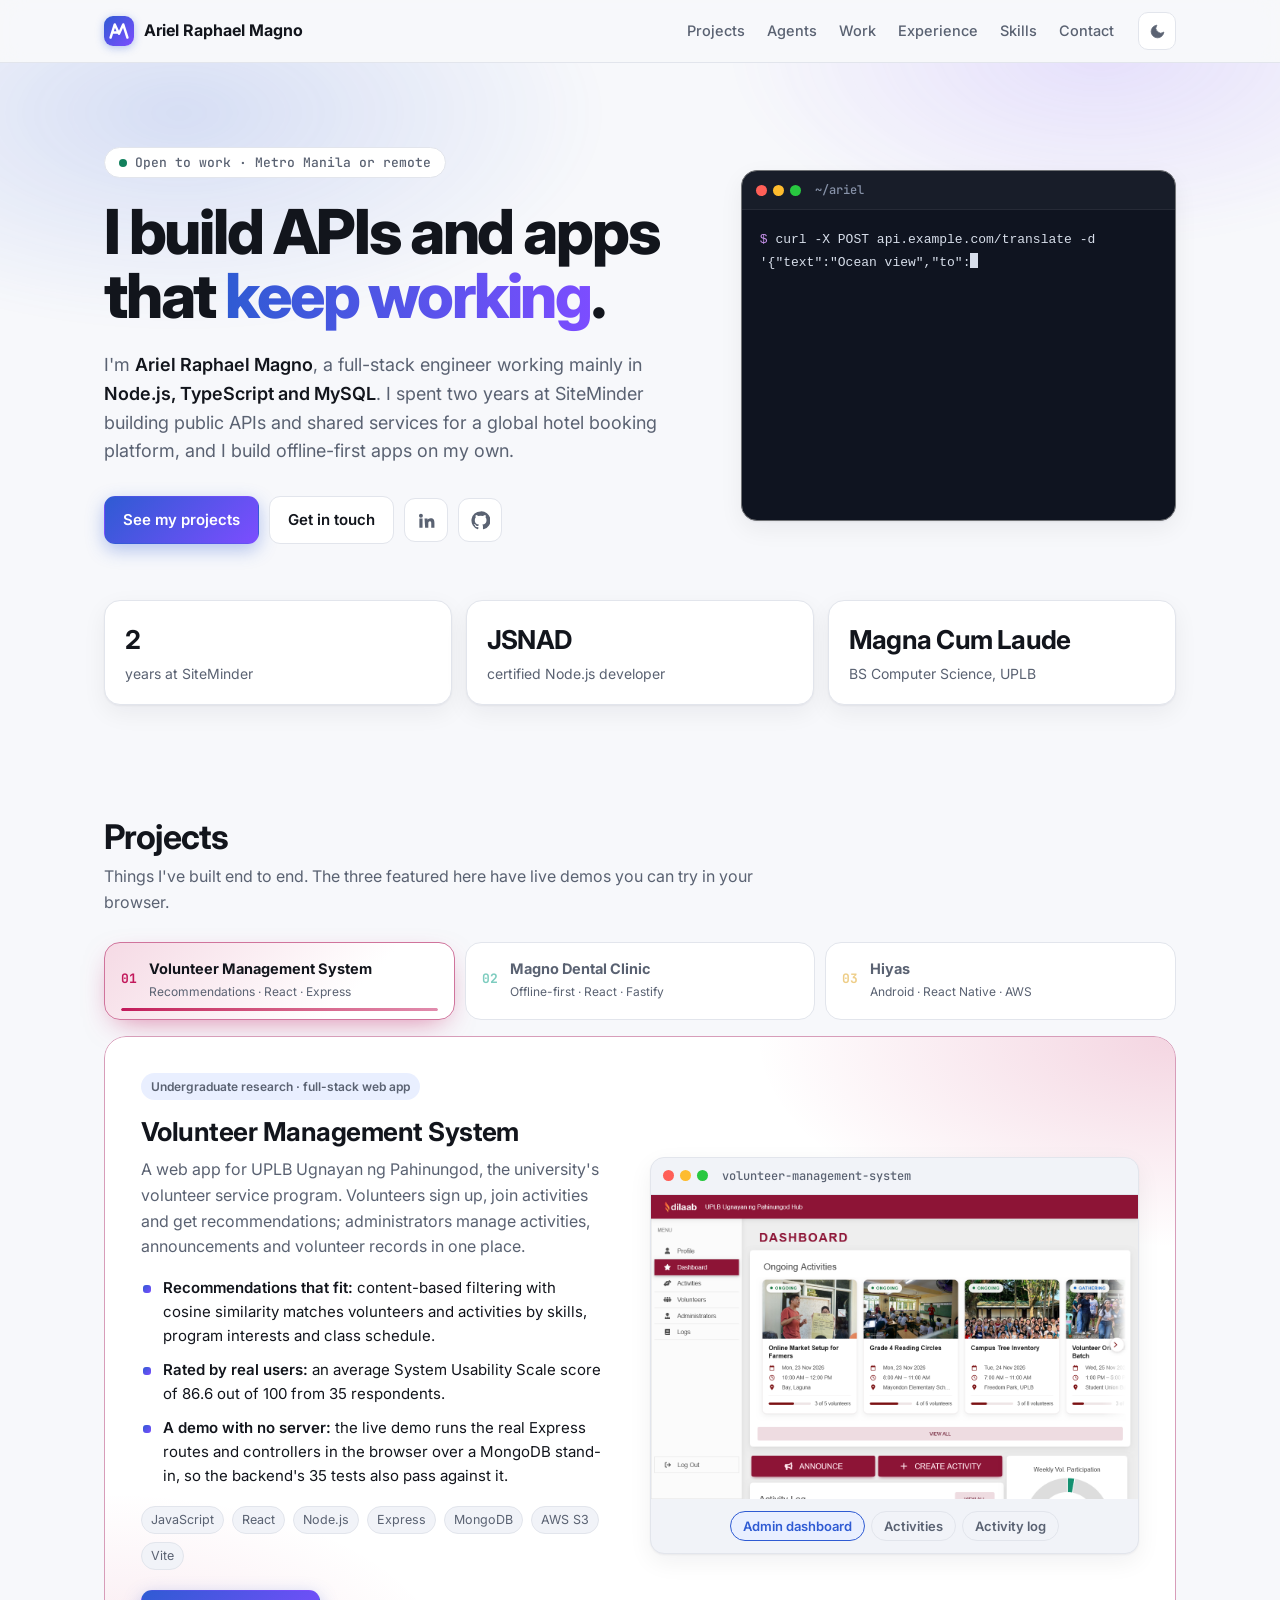
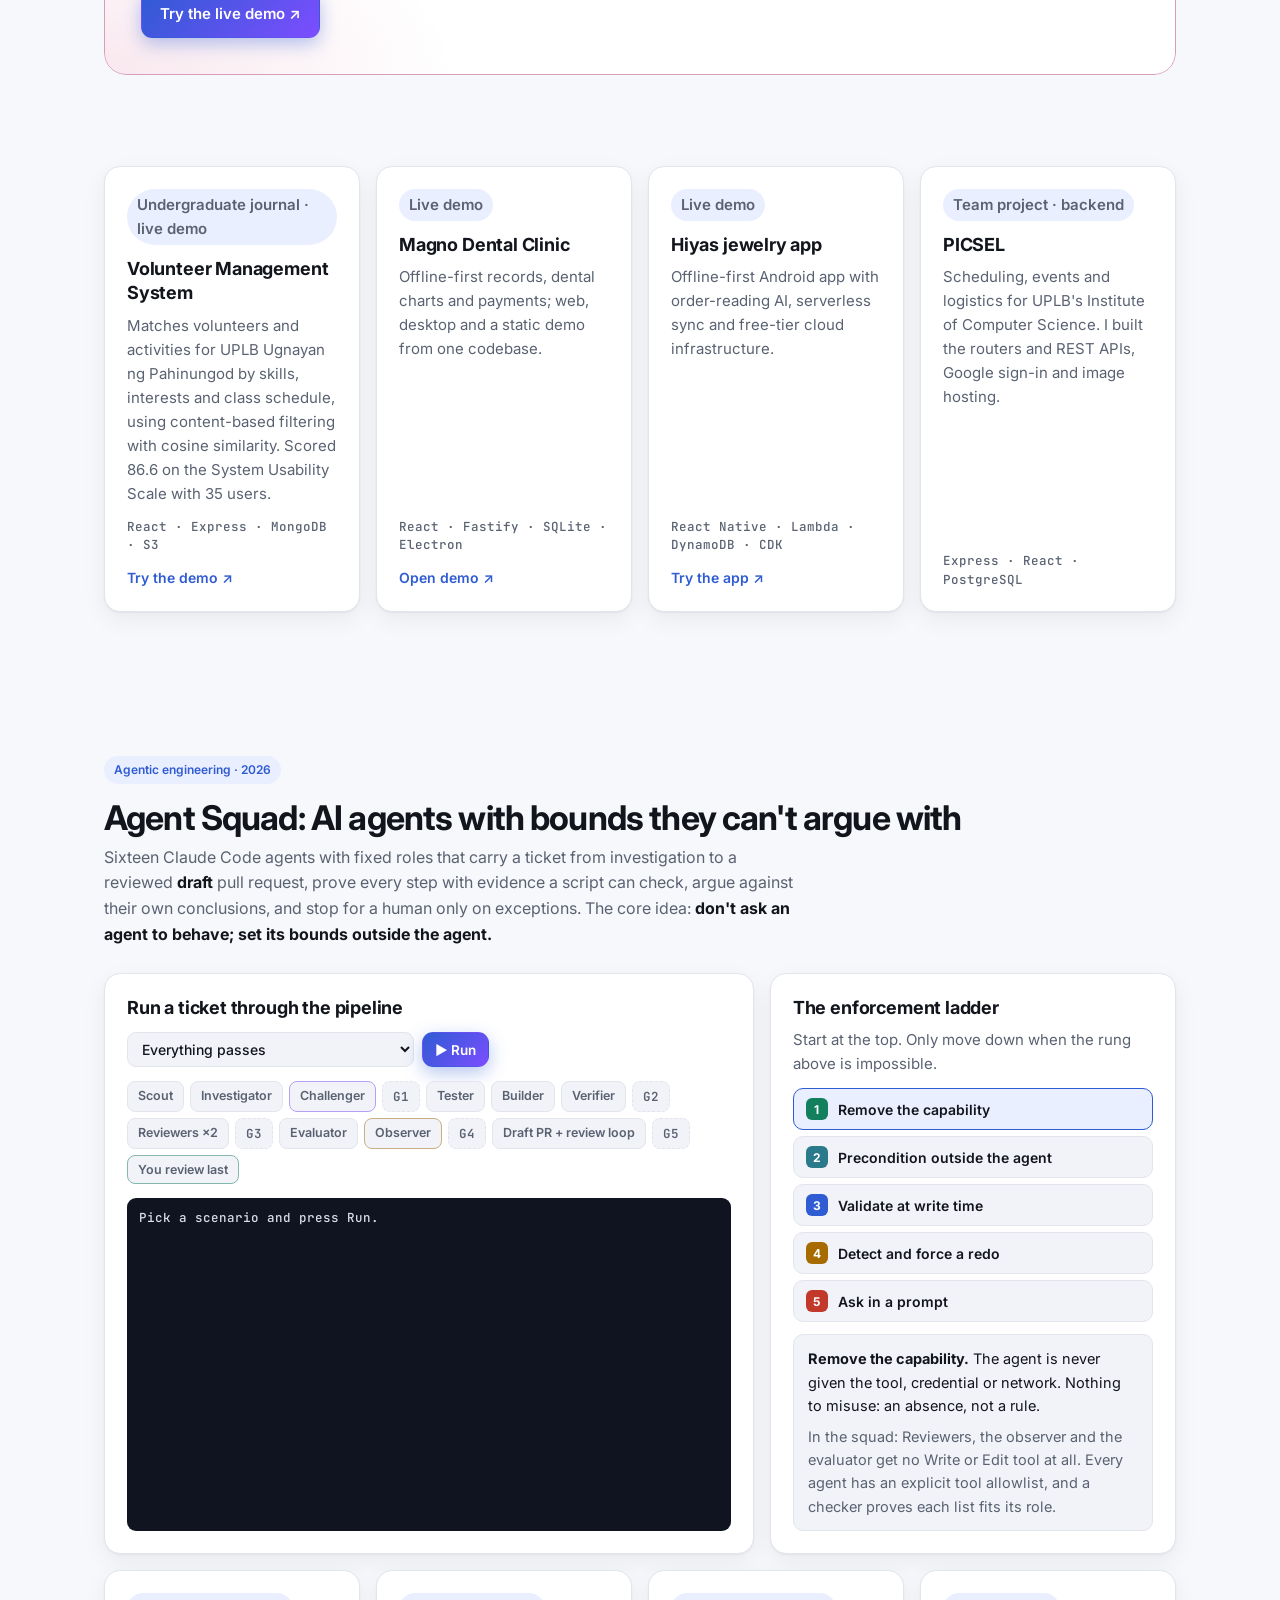
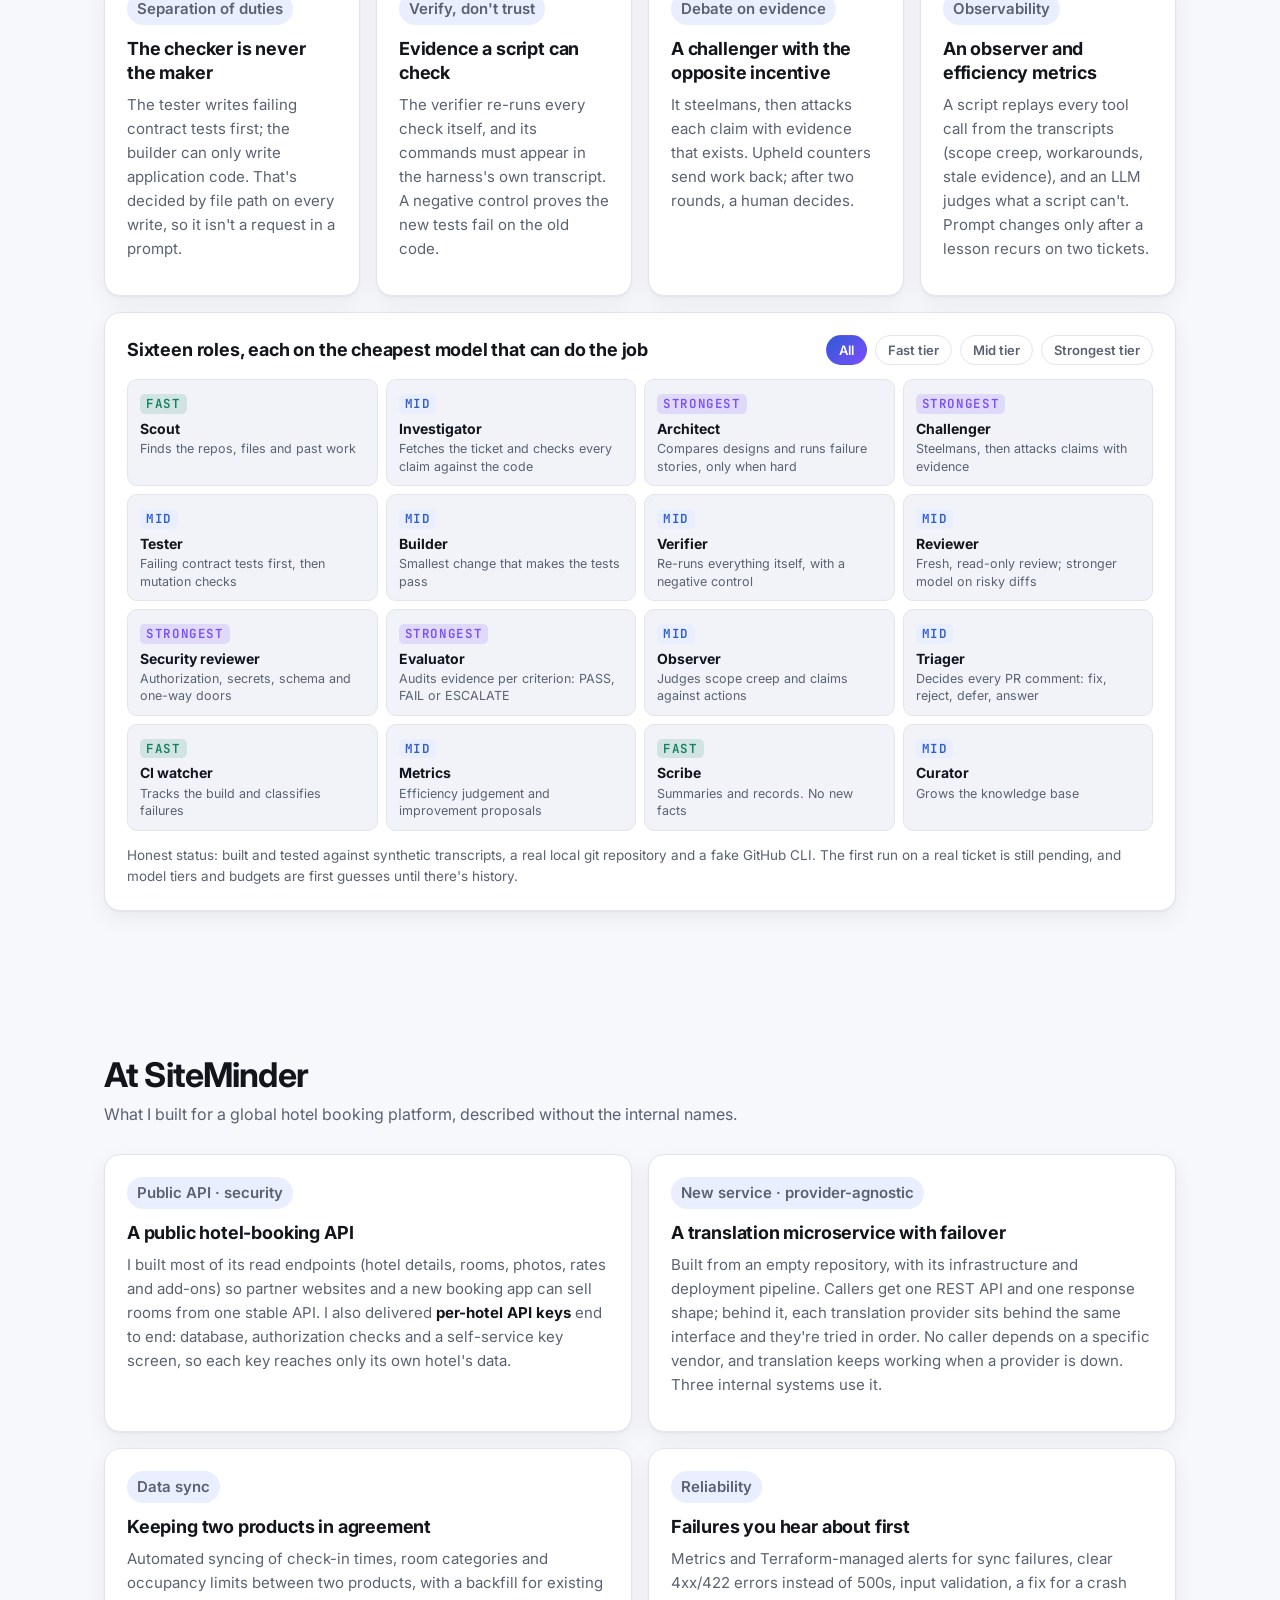
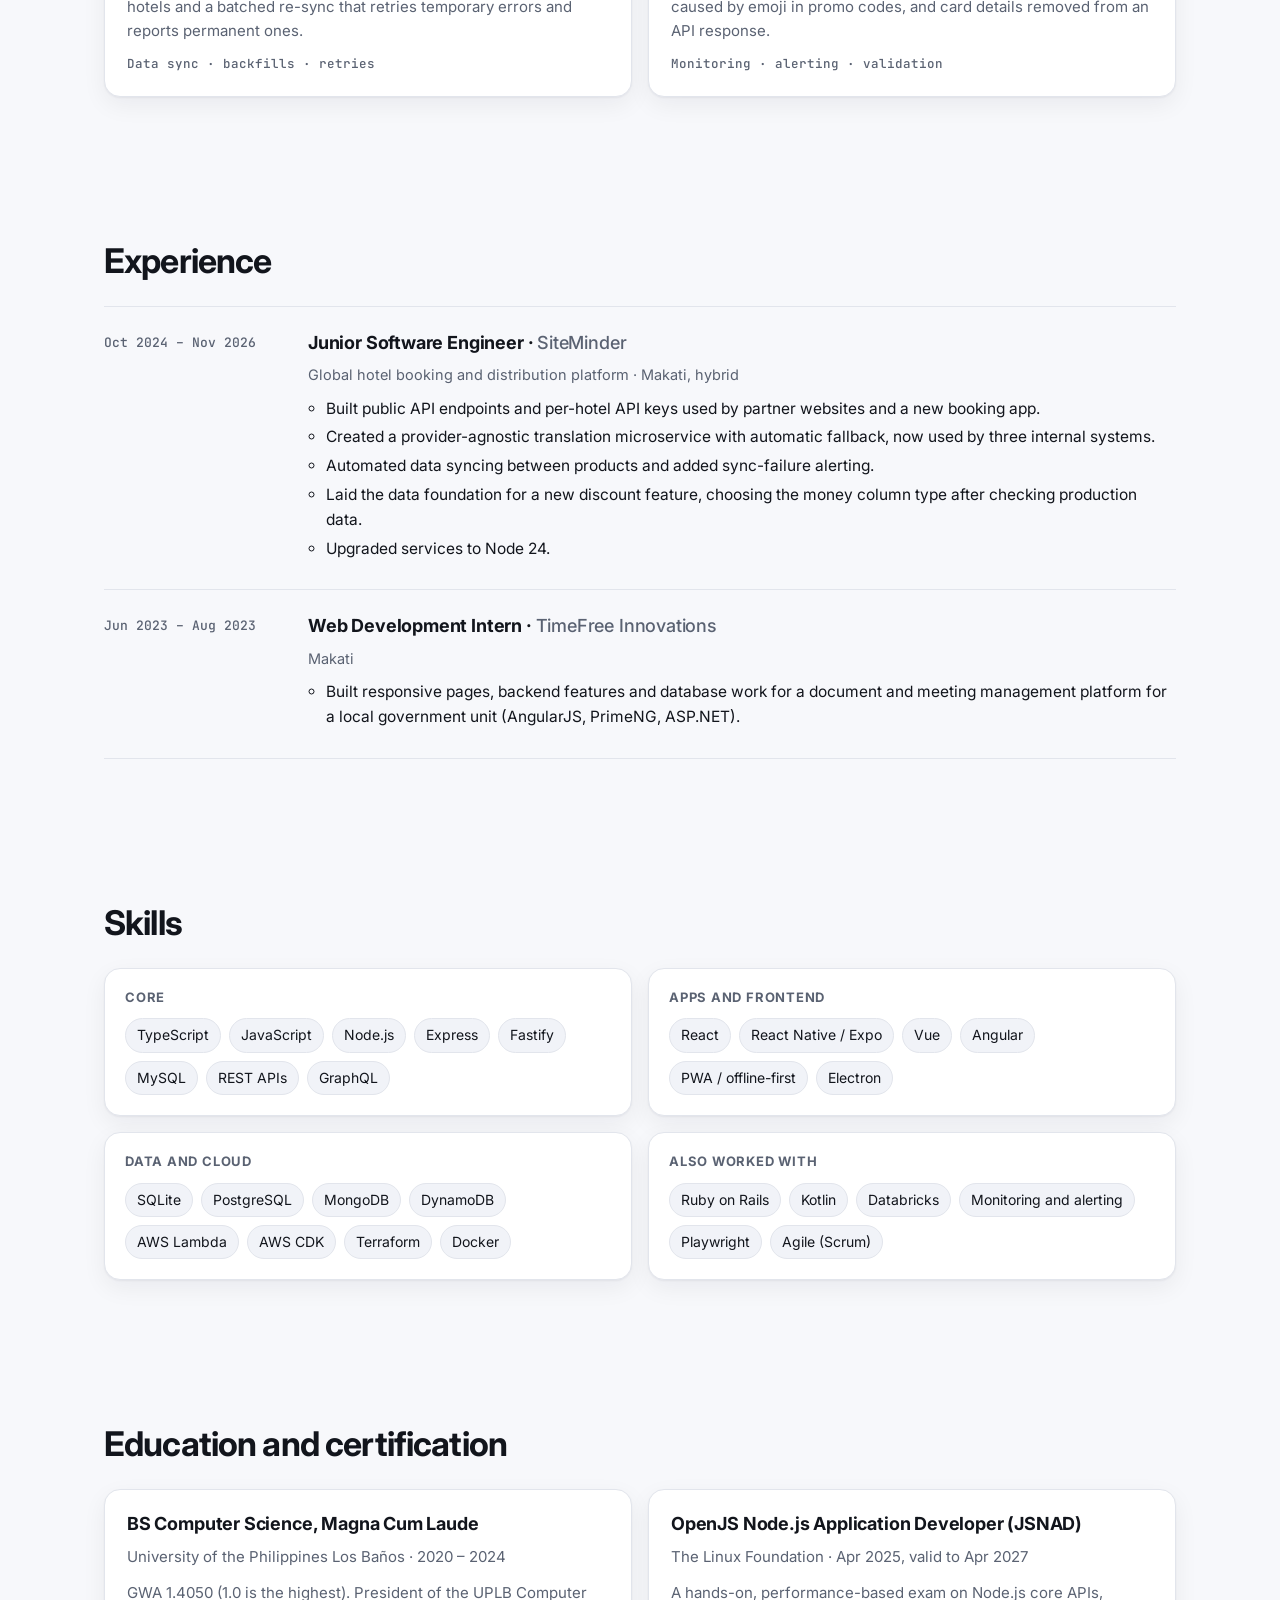
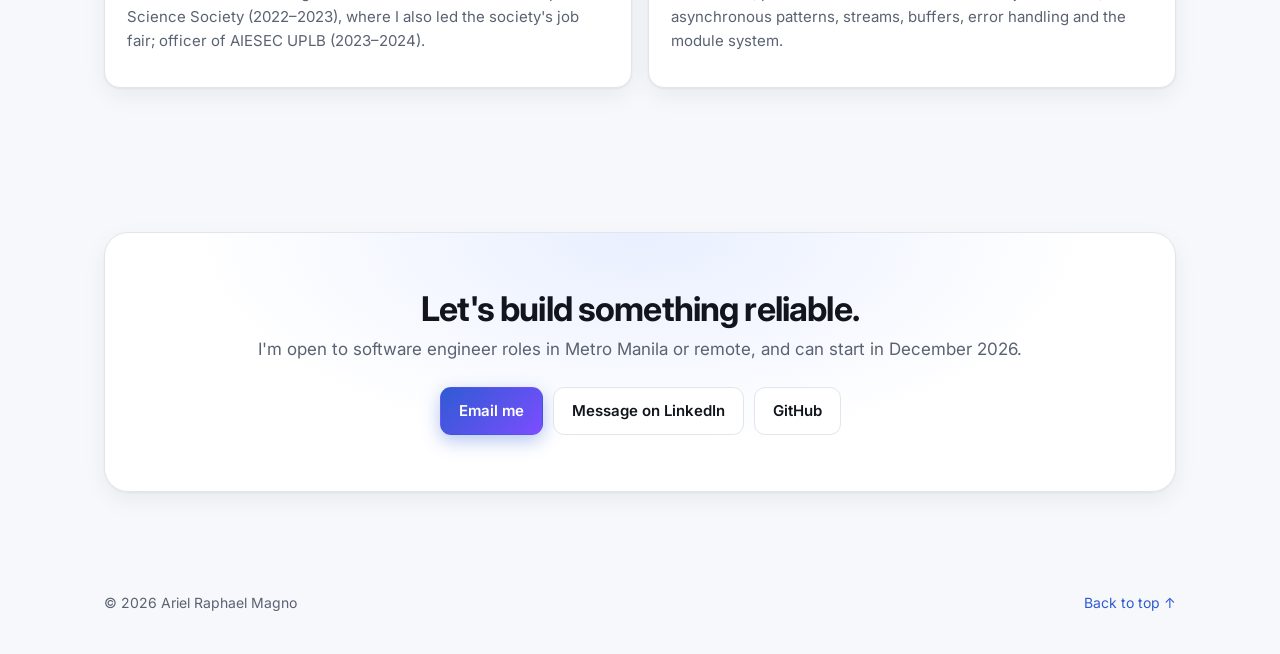
==== index.html @ 3fffb791 "Featured projects: tab cards with progress bars, per-project glow, auto-advance" ====
<!doctype html>
<html lang="en">
<head>
<meta charset="utf-8">
<meta name="viewport" content="width=device-width, initial-scale=1">
<title>Ariel Raphael Magno · Software Engineer</title>
<meta name="description" content="Ariel Raphael Magno, full-stack software engineer in Metro Manila. Node.js, TypeScript and MySQL: public APIs, offline-first apps and reliable services.">
<meta property="og:title" content="Ariel Raphael Magno · Software Engineer">
<meta property="og:description" content="Full-stack software engineer. Public APIs, offline-first apps and reliable services in Node.js and TypeScript.">
<meta property="og:type" content="website">
<meta property="og:image" content="https://arfmagno.github.io/assets/dental-dashboard.png">
<link rel="icon" href="data:image/svg+xml,%3Csvg xmlns='http://www.w3.org/2000/svg' viewBox='0 0 32 32'%3E%3Cdefs%3E%3ClinearGradient id='g' x1='0' y1='0' x2='1' y2='1'%3E%3Cstop offset='0' stop-color='#2f5bd3'/%3E%3Cstop offset='1' stop-color='#7c4dff'/%3E%3C/linearGradient%3E%3C/defs%3E%3Crect width='32' height='32' rx='8' fill='url(#g)'/%3E%3Cpath d='M7 23 11.5 9 16 19 20.5 9 25 23M9.2 17.5h4.6' fill='none' stroke='#fff' stroke-width='2.6' stroke-linecap='round' stroke-linejoin='round'/%3E%3C/svg%3E">
<link rel="preconnect" href="https://fonts.googleapis.com">
<link rel="preconnect" href="https://fonts.gstatic.com" crossorigin>
<link href="https://fonts.googleapis.com/css2?family=Inter:wght@400;500;600;700;800&family=JetBrains+Mono:wght@500&display=swap" rel="stylesheet">
<link rel="stylesheet" href="style.css">
</head>
<body>
<a class="skip" href="#main">Skip to content</a>
<div class="progress" aria-hidden="true"></div>

<header class="nav">
  <div class="wrap nav-in">
    <a class="brand" href="#top"><span class="logo" aria-hidden="true"><svg viewBox="0 0 32 32"><path d="M7 23 11.5 9 16 19 20.5 9 25 23M9.2 17.5h4.6" fill="none" stroke="#fff" stroke-width="2.6" stroke-linecap="round" stroke-linejoin="round"/></svg></span>Ariel Raphael Magno</a>
    <nav aria-label="Sections">
      <a href="#projects">Projects</a>
      <a href="#agents">Agents</a>
      <a href="#work">Work</a>
      <a href="#experience">Experience</a>
      <a href="#skills">Skills</a>
      <a href="#contact">Contact</a>
    </nav>
    <button class="theme" type="button" aria-label="Toggle dark mode" title="Toggle dark mode">
      <svg class="moon" viewBox="0 0 24 24" aria-hidden="true"><path d="M21 12.8A9 9 0 1 1 11.2 3a7 7 0 0 0 9.8 9.8z"/></svg>
      <svg class="sun" viewBox="0 0 24 24" aria-hidden="true"><circle cx="12" cy="12" r="4.5"/><path d="M12 1.5v3M12 19.5v3M1.5 12h3M19.5 12h3M4.6 4.6l2.1 2.1M17.3 17.3l2.1 2.1M4.6 19.4l2.1-2.1M17.3 6.7l2.1-2.1" stroke-width="2" stroke-linecap="round"/></svg>
    </button>
  </div>
</header>

<main id="main">
  <!-- HERO -->
  <section class="hero" id="top">
    <div class="glow" aria-hidden="true"></div>
    <div class="wrap hero-grid">
      <div>
        <p class="eyebrow"><span class="dot"></span>Open to work · Metro Manila or remote</p>
        <h1>I build APIs and apps that <span class="grad">keep working</span>.</h1>
        <p class="lede">I'm <strong>Ariel Raphael Magno</strong>, a full-stack engineer working mainly in <strong>Node.js, TypeScript and MySQL</strong>. I spent two years at SiteMinder building public APIs and shared services for a global hotel booking platform, and I build offline-first apps on my own.</p>
        <div class="cta">
          <a class="btn primary" href="#projects">See my projects</a>
          <a class="btn" href="#contact">Get in touch</a>
          <a class="icon-btn" href="https://www.linkedin.com/in/arfmagno/" target="_blank" rel="noopener" aria-label="LinkedIn"><svg viewBox="0 0 24 24"><path d="M4.98 3.5a2.5 2.5 0 1 1 0 5 2.5 2.5 0 0 1 0-5zM3 9.5h4V21H3zM9.5 9.5h3.8v1.6h.1c.5-1 1.8-2 3.8-2 4 0 4.8 2.6 4.8 6V21h-4v-5.1c0-1.2 0-2.8-1.7-2.8s-2 1.3-2 2.7V21h-4z"/></svg></a>
          <a class="icon-btn" href="https://github.com/arfmagno" target="_blank" rel="noopener" aria-label="GitHub"><svg viewBox="0 0 24 24"><path d="M12 .5a11.5 11.5 0 0 0-3.6 22.4c.6.1.8-.3.8-.6v-2c-3.2.7-3.9-1.5-3.9-1.5-.5-1.3-1.3-1.7-1.3-1.7-1-.7.1-.7.1-.7 1.2.1 1.8 1.2 1.8 1.2 1 1.8 2.8 1.3 3.5 1 .1-.8.4-1.3.7-1.6-2.6-.3-5.3-1.3-5.3-5.7 0-1.3.5-2.3 1.2-3.1-.1-.3-.5-1.5.1-3.1 0 0 1-.3 3.2 1.2a11 11 0 0 1 5.8 0c2.2-1.5 3.2-1.2 3.2-1.2.6 1.6.2 2.8.1 3.1.8.8 1.2 1.9 1.2 3.1 0 4.4-2.7 5.4-5.3 5.7.4.4.8 1.1.8 2.2v3.3c0 .3.2.7.8.6A11.5 11.5 0 0 0 12 .5z"/></svg></a>
        </div>
      </div>
      <div class="term reveal" aria-label="Example call to a translation API with automatic fallback">
        <div class="term-bar"><i></i><i></i><i></i><span>~/ariel</span></div>
        <pre class="term-body"><code id="term"></code></pre>
      </div>
    </div>
    <ul class="wrap facts reveal" aria-label="Highlights">
      <li><b data-count="2">2</b><span>years at SiteMinder</span></li>
      <li><b>JSNAD</b><span>certified Node.js developer</span></li>
      <li><b>Magna Cum Laude</b><span>BS Computer Science, UPLB</span></li>
    </ul>
  </section>

  <!-- PROJECTS -->
  <section class="wrap section" id="projects">
    <div class="head reveal">
      <h2>Projects</h2>
      <p class="sub">Things I've built end to end. The three featured here have live demos you can try in your browser.</p>
    </div>

    <div class="showcase reveal" data-showcase>
      <div class="showcase-tabs" role="tablist" aria-label="Featured projects">
          <button role="tab" aria-selected="true" aria-controls="feat-vms" style="--c:#c2185b">
            <span class="st-num">01</span>
            <span class="st-text"><b>Volunteer Management System</b><small>Recommendations · React · Express</small></span>
            <span class="st-bar"><i></i></span>
          </button>
          <button role="tab" aria-selected="false" aria-controls="feat-dental" style="--c:#14a38b">
            <span class="st-num">02</span>
            <span class="st-text"><b>Magno Dental Clinic</b><small>Offline-first · React · Fastify</small></span>
            <span class="st-bar"><i></i></span>
          </button>
          <button role="tab" aria-selected="false" aria-controls="feat-hiyas" style="--c:#e0a526">
            <span class="st-num">03</span>
            <span class="st-text"><b>Hiyas</b><small>Android · React Native · AWS</small></span>
            <span class="st-bar"><i></i></span>
          </button>
      </div>
      <div class="showcase-viewport">
        <div class="showcase-track">
    <article id="feat-vms" style="--c:#c2185b" role="tabpanel" aria-roledescription="slide" class="feature slide">
      <div class="feature-text">
        <p class="tag">Undergraduate research · full-stack web app</p>
        <h3>Volunteer Management System</h3>
        <p>A web app for UPLB Ugnayan ng Pahinungod, the university's volunteer service program. Volunteers sign up, join activities and get recommendations; administrators manage activities, announcements and volunteer records in one place.</p>
        <ul class="points">
          <li><b>Recommendations that fit:</b> content-based filtering with cosine similarity matches volunteers and activities by skills, program interests and class schedule.</li>
          <li><b>Rated by real users:</b> an average System Usability Scale score of 86.6 out of 100 from 35 respondents.</li>
          <li><b>A demo with no server:</b> the live demo runs the real Express routes and controllers in the browser over a MongoDB stand-in, so the backend's 35 tests also pass against it.</li>
        </ul>
        <p class="chips small"><span>JavaScript</span><span>React</span><span>Node.js</span><span>Express</span><span>MongoDB</span><span>AWS S3</span><span>Vite</span></p>
        <div class="cta">
          <a class="btn primary" href="vms/" target="_blank" rel="noopener">Try the live demo ↗</a>
        </div>
      </div>
      <div class="gallery browser" data-gallery>
        <div class="browser-bar"><i></i><i></i><i></i><span>volunteer-management-system</span></div>
        <div class="shots">
          <img src="assets/vms-admin-dashboard.png" alt="Admin dashboard with ongoing activities and participation chart" width="1280" height="800" loading="lazy" class="on">
          <img src="assets/vms-activities.png" alt="Activities a volunteer can join, with dates, places and open slots" width="1280" height="800" loading="lazy">
          <img src="assets/vms-logs.png" alt="Searchable, paged activity log for administrators" width="1280" height="800" loading="lazy">
        </div>
        <div class="thumbs" role="tablist" aria-label="Volunteer Management System screenshots">
          <button role="tab" aria-selected="true">Admin dashboard</button>
          <button role="tab" aria-selected="false">Activities</button>
          <button role="tab" aria-selected="false">Activity log</button>
        </div>
      </div>
    </article>

    <article id="feat-dental" style="--c:#14a38b" role="tabpanel" aria-roledescription="slide" class="feature slide">
      <div class="feature-text">
        <p class="tag">Offline-first web and desktop app · 2026</p>
        <h3>Magno Dental Clinic</h3>
        <p>Patient records, FDI dental charts, procedures and payments for a small clinic. It keeps working with no internet: everything saves on the device and syncs through a server the clinic hosts. It runs as an installable web app and as a Windows desktop program.</p>
        <ul class="points">
          <li><b>Generic offline sync:</b> dirty rows push, a paged change feed pulls, last write wins per row. A new table only needs declaring.</li>
          <li><b>Security with a written threat model:</b> default-deny auth, an append-only audit log in the same transaction as each change, AES-256-GCM backups.</li>
          <li><b>Quality gates in CI:</b> 105 unit and integration tests, 31 Playwright end-to-end tests, axe accessibility checks and Lighthouse score floors.</li>
        </ul>
        <p class="chips small"><span>TypeScript</span><span>React</span><span>Fastify</span><span>SQLite</span><span>IndexedDB</span><span>Electron</span><span>Docker</span><span>Playwright</span></p>
        <div class="cta">
          <a class="btn primary" href="https://arfmagno.github.io/dental-clinic-mgt-system/" target="_blank" rel="noopener">Try the live demo ↗</a>
          <a class="btn" href="https://github.com/arfmagno/dental-clinic-mgt-system" target="_blank" rel="noopener">Source code</a>
        </div>
      </div>
      <div class="gallery browser" data-gallery>
        <div class="browser-bar"><i></i><i></i><i></i><span>dental-clinic-mgt-system</span></div>
        <div class="shots">
          <img src="assets/dental-dashboard.png" alt="Dental clinic dashboard" width="1280" height="800" loading="lazy" class="on">
          <img src="assets/dental-dental-chart.png" alt="FDI dental chart with conditions drawn on each tooth" width="1280" height="800" loading="lazy">
          <img src="assets/dental-reports.png" alt="Reports: collections, unpaid balances and common procedures" width="1280" height="800" loading="lazy">
        </div>
        <div class="thumbs" role="tablist" aria-label="Dental clinic screenshots">
          <button role="tab" aria-selected="true">Dashboard</button>
          <button role="tab" aria-selected="false">Dental chart</button>
          <button role="tab" aria-selected="false">Reports</button>
        </div>
      </div>
    </article>

    <article id="feat-hiyas" style="--c:#e0a526" role="tabpanel" aria-roledescription="slide" class="feature flip slide">
      <div class="feature-text">
        <p class="tag">Offline-first Android app · 2026</p>
        <h3>Hiyas: jewelry business records</h3>
        <p><i>Hiyas</i> is Tagalog for "jewel". An app for running a small jewelry business: pieces with their parts, stones, costs and photos, clients, job orders with down payments, suppliers and stock. The phone's database is the source of truth and syncs in the background, all on always-free cloud tiers.</p>
        <ul class="points">
          <li><b>Describe an order in one message:</b> "Bea Ramos wants an 18K ring with a 3mm diamond, ₱18,000, 5k down". An LLM reads it online; a rule-based reader on the phone does the same offline.</li>
          <li><b>Serverless on free tiers:</b> AWS Lambda, DynamoDB single-table design, Cognito, Cloudflare R2 photos and Workers AI design images, deployed with CDK and GitHub OIDC.</li>
          <li><b>Tested on three levels:</b> Vitest and Jest units, two-device sync integration tests, Maestro end-to-end on an Android emulator.</li>
        </ul>
        <p class="chips small"><span>TypeScript</span><span>React Native</span><span>Expo</span><span>AWS Lambda</span><span>DynamoDB</span><span>AWS CDK</span><span>Cloudflare AI</span></p>
        <div class="cta">
          <a class="btn primary" href="https://arfmagno.github.io/jewelry-mgt-mobile-app/" target="_blank" rel="noopener" data-phone>Try the app ↗</a>
          <a class="btn" href="https://github.com/arfmagno/jewelry-mgt-mobile-app" target="_blank" rel="noopener">Source code</a>
        </div>
      </div>
      <div class="gallery phone" data-gallery>
        <div class="shots">
          <img src="assets/hiyas-assistant.gif" alt="Describing an order in one message to the assistant" width="360" height="800" loading="lazy" class="on">
          <img src="assets/hiyas-pieces-light.png" alt="Pieces list in the light theme" width="540" height="1200" loading="lazy">
          <img src="assets/hiyas-orders-dark.png" alt="Completed orders for a month, dark theme" width="540" height="1200" loading="lazy">
        </div>
        <div class="thumbs" role="tablist" aria-label="Hiyas screenshots">
          <button role="tab" aria-selected="true">Assistant</button>
          <button role="tab" aria-selected="false">Pieces</button>
          <button role="tab" aria-selected="false">Orders</button>
        </div>
      </div>
    </article>
        </div>
      </div>
    </div>

    <div class="filters reveal" role="group" aria-label="Filter projects by technology">
      <button class="on" data-filter="all">All</button>
      <button data-filter="ts">TypeScript</button>
      <button data-filter="react">React / React Native</button>
      <button data-filter="node">Node.js</button>
      <button data-filter="aws">Cloud</button>
    </div>
    <div class="cards three" id="project-cards">
      <article class="card reveal" data-tags="react node aws">
        <p class="tag">Undergraduate journal · live demo</p>
        <h4>Volunteer Management System</h4>
        <p>Matches volunteers and activities for UPLB Ugnayan ng Pahinungod by skills, interests and class schedule, using content-based filtering with cosine similarity. Scored 86.6 on the System Usability Scale with 35 users.</p>
        <p class="stack">React · Express · MongoDB · S3</p>
        <a class="more" href="vms/" target="_blank" rel="noopener">Try the demo ↗</a>
      </article>
      <article class="card reveal" data-tags="ts react node">
        <p class="tag">Live demo</p>
        <h4>Magno Dental Clinic</h4>
        <p>Offline-first records, dental charts and payments; web, desktop and a static demo from one codebase.</p>
        <p class="stack">React · Fastify · SQLite · Electron</p>
        <a class="more" href="https://arfmagno.github.io/dental-clinic-mgt-system/" target="_blank" rel="noopener">Open demo ↗</a>
      </article>
      <article class="card reveal" data-tags="ts react aws node">
        <p class="tag">Live demo</p>
        <h4>Hiyas jewelry app</h4>
        <p>Offline-first Android app with order-reading AI, serverless sync and free-tier cloud infrastructure.</p>
        <p class="stack">React Native · Lambda · DynamoDB · CDK</p>
        <a class="more" href="https://arfmagno.github.io/jewelry-mgt-mobile-app/" target="_blank" rel="noopener" data-phone>Try the app ↗</a>
      </article>
      <article class="card reveal" data-tags="react node">
        <p class="tag">Team project · backend</p>
        <h4>PICSEL</h4>
        <p>Scheduling, events and logistics for UPLB's Institute of Computer Science. I built the routers and REST APIs, Google sign-in and image hosting.</p>
        <p class="stack">Express · React · PostgreSQL</p>
      </article>
    </div>
  </section>

  <!-- AGENTS -->
  <section class="wrap section" id="agents">
    <div class="head reveal">
      <p class="tag">Agentic engineering · 2026</p>
      <h2>Agent Squad: AI agents with bounds they can't argue with</h2>
      <p class="sub">Sixteen Claude Code agents with fixed roles that carry a ticket from investigation to a reviewed <b>draft</b> pull request, prove every step with evidence a script can check, argue against their own conclusions, and stop for a human only on exceptions. The core idea: <b>don't ask an agent to behave; set its bounds outside the agent.</b></p>
    </div>

    <div class="agent-grid">
      <!-- pipeline simulator -->
      <div class="sim card big reveal">
        <div class="sim-head">
          <h4>Run a ticket through the pipeline</h4>
          <div class="sim-controls">
            <label class="sr" for="scenario">Scenario</label>
            <select id="scenario">
              <option value="happy">Everything passes</option>
              <option value="test-edit">Builder tries to edit a test</option>
              <option value="reviewer-write">Reviewer tries to fix the code</option>
              <option value="weak-tests">New tests also pass on the old code</option>
              <option value="challenge">Challenger finds a real flaw</option>
              <option value="push">Orchestrator pushes to main</option>
            </select>
            <button class="btn small primary" id="sim-run">▶ Run</button>
          </div>
        </div>
        <ol class="pipe" id="pipe">
          <li data-step="scout">Scout</li>
          <li data-step="investigator">Investigator</li>
          <li data-step="challenge1" class="ch">Challenger</li>
          <li data-step="G1" class="gate">G1</li>
          <li data-step="tester">Tester</li>
          <li data-step="builder">Builder</li>
          <li data-step="verifier">Verifier</li>
          <li data-step="G2" class="gate">G2</li>
          <li data-step="reviewers">Reviewers ×2</li>
          <li data-step="G3" class="gate">G3</li>
          <li data-step="evaluator">Evaluator</li>
          <li data-step="observer" class="ob">Observer</li>
          <li data-step="G4" class="gate">G4</li>
          <li data-step="pr">Draft PR + review loop</li>
          <li data-step="G5" class="gate">G5</li>
          <li data-step="human" class="human">You review last</li>
        </ol>
        <pre class="log tall" id="sim-log" aria-live="polite">Pick a scenario and press Run.</pre>
      </div>

      <!-- bounds ladder -->
      <div class="card reveal">
        <h4>The enforcement ladder</h4>
        <p>Start at the top. Only move down when the rung above is impossible.</p>
        <div class="ladder" role="tablist" aria-label="Enforcement ladder">
          <button role="tab" aria-selected="true" data-rung="0"><b>1</b> Remove the capability</button>
          <button role="tab" aria-selected="false" data-rung="1"><b>2</b> Precondition outside the agent</button>
          <button role="tab" aria-selected="false" data-rung="2"><b>3</b> Validate at write time</button>
          <button role="tab" aria-selected="false" data-rung="3"><b>4</b> Detect and force a redo</button>
          <button role="tab" aria-selected="false" data-rung="4"><b>5</b> Ask in a prompt</button>
        </div>
        <div class="rung" id="rung" aria-live="polite"></div>
      </div>
    </div>

    <div class="cards three tight">
      <article class="card reveal"><p class="tag">Separation of duties</p><h4>The checker is never the maker</h4><p>The tester writes failing contract tests first; the builder can only write application code. That's decided by file path on every write, so it isn't a request in a prompt.</p></article>
      <article class="card reveal"><p class="tag">Verify, don't trust</p><h4>Evidence a script can check</h4><p>The verifier re-runs every check itself, and its commands must appear in the harness's own transcript. A negative control proves the new tests fail on the old code.</p></article>
      <article class="card reveal"><p class="tag">Debate on evidence</p><h4>A challenger with the opposite incentive</h4><p>It steelmans, then attacks each claim with evidence that exists. Upheld counters send work back; after two rounds, a human decides.</p></article>
      <article class="card reveal"><p class="tag">Observability</p><h4>An observer and efficiency metrics</h4><p>A script replays every tool call from the transcripts (scope creep, workarounds, stale evidence), and an LLM judges what a script can't. Prompt changes only after a lesson recurs on two tickets.</p></article>
    </div>

    <div class="roster reveal">
      <div class="roster-head">
        <h4>Sixteen roles, each on the cheapest model that can do the job</h4>
        <div class="filters mini" role="group" aria-label="Filter by model tier">
          <button class="on" data-tier="all">All</button>
          <button data-tier="haiku">Fast tier</button>
          <button data-tier="sonnet">Mid tier</button>
          <button data-tier="opus">Strongest tier</button>
        </div>
      </div>
      <ul class="roster-list" id="roster"></ul>
      <p class="note">Honest status: built and tested against synthetic transcripts, a real local git repository and a fake GitHub CLI. The first run on a real ticket is still pending, and model tiers and budgets are first guesses until there's history.</p>
    </div>
  </section>

  <!-- WORK -->
  <section class="wrap section" id="work">
    <div class="head reveal">
      <h2>At SiteMinder</h2>
      <p class="sub">What I built for a global hotel booking platform, described without the internal names.</p>
    </div>

    <div class="cards two">
      <article class="card big reveal">
        <p class="tag">Public API · security</p>
        <h4>A public hotel-booking API</h4>
        <p>I built most of its read endpoints (hotel details, rooms, photos, rates and add-ons) so partner websites and a new booking app can sell rooms from one stable API. I also delivered <b>per-hotel API keys</b> end to end: database, authorization checks and a self-service key screen, so each key reaches only its own hotel's data.</p>
      </article>

      <article class="card big reveal">
        <p class="tag">New service · provider-agnostic</p>
        <h4>A translation microservice with failover</h4>
        <p>Built from an empty repository, with its infrastructure and deployment pipeline. Callers get one REST API and one response shape; behind it, each translation provider sits behind the same interface and they're tried in order. No caller depends on a specific vendor, and translation keeps working when a provider is down. Three internal systems use it.</p>
      </article>

      <article class="card reveal">
        <p class="tag">Data sync</p>
        <h4>Keeping two products in agreement</h4>
        <p>Automated syncing of check-in times, room categories and occupancy limits between two products, with a backfill for existing hotels and a batched re-sync that retries temporary errors and reports permanent ones.</p>
        <p class="stack">Data sync · backfills · retries</p>
      </article>
      <article class="card reveal">
        <p class="tag">Reliability</p>
        <h4>Failures you hear about first</h4>
        <p>Metrics and Terraform-managed alerts for sync failures, clear 4xx/422 errors instead of 500s, input validation, a fix for a crash caused by emoji in promo codes, and card details removed from an API response.</p>
        <p class="stack">Monitoring · alerting · validation</p>
      </article>
    </div>
  </section>

  <!-- EXPERIENCE -->
  <section class="wrap section" id="experience">
    <div class="head reveal"><h2>Experience</h2></div>
    <ol class="timeline">
      <li class="reveal">
        <div class="when">Oct 2024 – Nov 2026</div>
        <div>
          <h4>Junior Software Engineer · <span>SiteMinder</span></h4>
          <p class="muted">Global hotel booking and distribution platform · Makati, hybrid</p>
          <ul>
            <li>Built public API endpoints and per-hotel API keys used by partner websites and a new booking app.</li>
            <li>Created a provider-agnostic translation microservice with automatic fallback, now used by three internal systems.</li>
            <li>Automated data syncing between products and added sync-failure alerting.</li>
            <li>Laid the data foundation for a new discount feature, choosing the money column type after checking production data.</li>
            <li>Upgraded services to Node 24.</li>
          </ul>
        </div>
      </li>
      <li class="reveal">
        <div class="when">Jun 2023 – Aug 2023</div>
        <div>
          <h4>Web Development Intern · <span>TimeFree Innovations</span></h4>
          <p class="muted">Makati</p>
          <ul><li>Built responsive pages, backend features and database work for a document and meeting management platform for a local government unit (AngularJS, PrimeNG, ASP.NET).</li></ul>
        </div>
      </li>
    </ol>
  </section>

  <!-- SKILLS -->
  <section class="wrap section" id="skills">
    <div class="head reveal"><h2>Skills</h2></div>
    <div class="skills reveal">
      <div><h4>Core</h4><p class="chips"><span>TypeScript</span><span>JavaScript</span><span>Node.js</span><span>Express</span><span>Fastify</span><span>MySQL</span><span>REST APIs</span><span>GraphQL</span></p></div>
      <div><h4>Apps and frontend</h4><p class="chips"><span>React</span><span>React Native / Expo</span><span>Vue</span><span>Angular</span><span>PWA / offline-first</span><span>Electron</span></p></div>
      <div><h4>Data and cloud</h4><p class="chips"><span>SQLite</span><span>PostgreSQL</span><span>MongoDB</span><span>DynamoDB</span><span>AWS Lambda</span><span>AWS CDK</span><span>Terraform</span><span>Docker</span></p></div>
      <div><h4>Also worked with</h4><p class="chips"><span>Ruby on Rails</span><span>Kotlin</span><span>Databricks</span><span>Monitoring and alerting</span><span>Playwright</span><span>Agile (Scrum)</span></p></div>
    </div>
  </section>

  <!-- EDUCATION -->
  <section class="wrap section" id="education">
    <div class="head reveal"><h2>Education and certification</h2></div>
    <div class="cards two">
      <article class="card reveal">
        <h4>BS Computer Science, Magna Cum Laude</h4>
        <p class="muted">University of the Philippines Los Baños · 2020 – 2024</p>
        <p>GWA 1.4050 (1.0 is the highest). President of the UPLB Computer Science Society (2022–2023), where I also led the society's job fair; officer of AIESEC UPLB (2023–2024).</p>
      </article>
      <article class="card reveal">
        <h4>OpenJS Node.js Application Developer (JSNAD)</h4>
        <p class="muted">The Linux Foundation · Apr 2025, valid to Apr 2027</p>
        <p>A hands-on, performance-based exam on Node.js core APIs, asynchronous patterns, streams, buffers, error handling and the module system.</p>
      </article>
    </div>
  </section>

  <!-- CONTACT -->
  <section class="wrap section" id="contact">
    <div class="contact reveal">
      <h2>Let's build something reliable.</h2>
      <p>I'm open to software engineer roles in Metro Manila or remote, and can start in December 2026.</p>
      <div class="cta center">
        <a class="btn primary" id="mail" href="#contact">Email me</a>
        <a class="btn" href="https://www.linkedin.com/in/arfmagno/" target="_blank" rel="noopener">Message on LinkedIn</a>
        <a class="btn" href="https://github.com/arfmagno" target="_blank" rel="noopener">GitHub</a>
      </div>
    </div>
  </section>
</main>

<footer class="wrap foot">
  <p>© <span id="year">2026</span> Ariel Raphael Magno</p>
  <p><a href="#top">Back to top ↑</a></p>
</footer>

<dialog class="phone-modal" id="phone-modal" aria-label="Hiyas app demo">
  <button class="pm-close" id="pm-close" type="button" aria-label="Close demo">×</button>
  <div class="device"><iframe id="pm-frame" title="Hiyas app demo" allow="cross-origin-isolated"></iframe></div>
  <p class="pm-note">The app's demo build, running in a phone-sized screen. <a href="https://arfmagno.github.io/jewelry-mgt-mobile-app/" target="_blank" rel="noopener">Open in a new tab ↗</a></p>
</dialog>
<script src="app.js"></script>
</body>
</html>
---- style.css ----
:root {
  --bg: #f7f8fb; --surface: #ffffff; --surface-2: #f1f3f8; --text: #12151c; --muted: #5a6272; --line: #e2e5ec;
  --accent: #2f5bd3; --accent-2: #7c4dff; --accent-soft: #e9efff; --good: #12805c; --bad: #c2382b; --warn: #a86b00;
  --term: #0f1420; --term-text: #d7deea;
  --radius: 16px; --max: 1120px; --shadow: 0 1px 2px rgba(16, 24, 40, .05), 0 8px 24px rgba(16, 24, 40, .06);
}
@media (prefers-color-scheme: dark) {
  :root:not([data-theme="light"]) {
    --bg: #0b0e14; --surface: #121722; --surface-2: #181e2b; --text: #e7eaf1; --muted: #98a1b2; --line: #242b3a;
    --accent: #7ea2ff; --accent-2: #b197ff; --accent-soft: #1a2442; --good: #4cc89a; --bad: #ff8a7a; --warn: #f2b55c;
    --term: #070a10; --shadow: 0 1px 2px rgba(0, 0, 0, .3), 0 10px 30px rgba(0, 0, 0, .35);
  }
}
:root[data-theme="dark"] {
  --bg: #0b0e14; --surface: #121722; --surface-2: #181e2b; --text: #e7eaf1; --muted: #98a1b2; --line: #242b3a;
  --accent: #7ea2ff; --accent-2: #b197ff; --accent-soft: #1a2442; --good: #4cc89a; --bad: #ff8a7a; --warn: #f2b55c;
  --term: #070a10; --shadow: 0 1px 2px rgba(0, 0, 0, .3), 0 10px 30px rgba(0, 0, 0, .35);
}

* { box-sizing: border-box; }
html { scroll-behavior: smooth; scroll-padding-top: 72px; }
body { margin: 0; background: var(--bg); color: var(--text); font: 16px/1.6 Inter, system-ui, "Segoe UI", sans-serif; -webkit-font-smoothing: antialiased; overflow-x: hidden; }
a { color: var(--accent); text-decoration: none; }
a:hover { text-decoration: underline; }
img { max-width: 100%; display: block; }
.wrap { max-width: var(--max); margin: 0 auto; padding: 0 24px; }
.sr { position: absolute; width: 1px; height: 1px; overflow: hidden; clip: rect(0 0 0 0); }
.skip { position: absolute; left: -999px; }
.skip:focus { left: 16px; top: 12px; background: var(--surface); padding: 8px 12px; border-radius: 8px; z-index: 20; }
:focus-visible { outline: 2px solid var(--accent); outline-offset: 2px; border-radius: 6px; }
.progress { position: fixed; top: 0; left: 0; height: 3px; width: 0; z-index: 30; background: linear-gradient(90deg, var(--accent), var(--accent-2)); }

/* nav */
.nav { position: sticky; top: 0; z-index: 10; background: color-mix(in srgb, var(--bg) 80%, transparent); backdrop-filter: saturate(1.4) blur(12px); border-bottom: 1px solid var(--line); }
.nav-in { display: flex; align-items: center; gap: 24px; height: 62px; }
.brand { display: flex; align-items: center; gap: 10px; font-weight: 700; color: var(--text); }
.brand:hover { text-decoration: none; }
.logo { display: grid; place-items: center; width: 30px; height: 30px; border-radius: 9px; background: linear-gradient(135deg, #2f5bd3, #7c4dff); box-shadow: 0 2px 8px rgba(47, 91, 211, .35); }
.logo svg { width: 100%; height: 100%; }
.nav nav { display: flex; gap: 22px; margin-left: auto; }
.nav nav a { color: var(--muted); font-size: 14.5px; font-weight: 500; position: relative; }
.nav nav a:hover, .nav nav a.active { color: var(--text); text-decoration: none; }
.nav nav a.active::after { content: ""; position: absolute; left: 0; right: 0; bottom: -21px; height: 2px; background: var(--accent); }
.theme { width: 38px; height: 38px; border-radius: 10px; border: 1px solid var(--line); background: var(--surface); display: grid; place-items: center; cursor: pointer; }
.theme svg { width: 17px; height: 17px; fill: var(--muted); stroke: var(--muted); }
.theme .sun { display: none; }
:root[data-theme="dark"] .theme .moon { display: none; } :root[data-theme="dark"] .theme .sun { display: block; }
@media (prefers-color-scheme: dark) { :root:not([data-theme="light"]) .theme .moon { display: none; } :root:not([data-theme="light"]) .theme .sun { display: block; } }

/* hero */
.hero { position: relative; padding: 84px 0 40px; overflow: hidden; }
.glow { position: absolute; inset: -20% -10% auto; height: 620px; pointer-events: none; opacity: .55;
  background: radial-gradient(40% 50% at 20% 30%, color-mix(in srgb, var(--accent) 30%, transparent), transparent 70%),
              radial-gradient(35% 45% at 80% 20%, color-mix(in srgb, var(--accent-2) 26%, transparent), transparent 70%); filter: blur(10px); }
.hero-grid { position: relative; display: grid; grid-template-columns: 1.15fr .85fr; gap: 48px; align-items: center; }
.eyebrow { display: inline-flex; align-items: center; gap: 8px; font: 500 13px/1 "JetBrains Mono", ui-monospace, monospace; color: var(--muted); background: var(--surface); border: 1px solid var(--line); border-radius: 99px; padding: 8px 14px; margin: 0 0 22px; }
.dot { width: 8px; height: 8px; border-radius: 50%; background: var(--good); animation: pulse 2s infinite; }
@keyframes pulse { 0% { box-shadow: 0 0 0 0 color-mix(in srgb, var(--good) 60%, transparent); } 70% { box-shadow: 0 0 0 8px transparent; } 100% { box-shadow: 0 0 0 0 transparent; } }
h1 { font-size: clamp(36px, 5.6vw, 62px); line-height: 1.04; letter-spacing: -.035em; margin: 0 0 22px; font-weight: 800; }
.grad { background: linear-gradient(90deg, var(--accent), var(--accent-2)); -webkit-background-clip: text; background-clip: text; color: transparent; }
.lede { font-size: 18px; color: var(--muted); max-width: 58ch; margin: 0 0 30px; }
.lede strong { color: var(--text); font-weight: 600; }
.cta { display: flex; gap: 10px; flex-wrap: wrap; align-items: center; }
.cta.center { justify-content: center; }
.btn { display: inline-flex; align-items: center; gap: 6px; padding: 11px 18px; border-radius: 11px; border: 1px solid var(--line); background: var(--surface); color: var(--text); font-weight: 600; font-size: 15px; cursor: pointer; font-family: inherit; transition: transform .15s, border-color .15s; }
.btn:hover { text-decoration: none; border-color: var(--accent); transform: translateY(-1px); }
.btn.primary { background: linear-gradient(135deg, var(--accent), var(--accent-2)); border-color: transparent; color: #fff; box-shadow: 0 6px 18px color-mix(in srgb, var(--accent) 35%, transparent); }
.btn.small { padding: 7px 12px; font-size: 13.5px; }
.btn:disabled { opacity: .6; cursor: wait; transform: none; }
.icon-btn { width: 44px; height: 44px; display: grid; place-items: center; border-radius: 11px; border: 1px solid var(--line); background: var(--surface); }
.icon-btn svg { width: 19px; height: 19px; fill: var(--muted); }
.icon-btn:hover svg { fill: var(--accent); }

.term { background: var(--term); border-radius: var(--radius); box-shadow: var(--shadow); border: 1px solid color-mix(in srgb, var(--line) 50%, #000); overflow: hidden; }
.term-bar, .browser-bar { display: flex; align-items: center; gap: 6px; padding: 11px 14px; }
.term-bar { background: rgba(255, 255, 255, .04); border-bottom: 1px solid rgba(255, 255, 255, .06); }
.term-bar i, .browser-bar i { width: 11px; height: 11px; border-radius: 50%; background: #ff5f57; }
.term-bar i:nth-child(2), .browser-bar i:nth-child(2) { background: #febc2e; }
.term-bar i:nth-child(3), .browser-bar i:nth-child(3) { background: #28c840; }
.term-bar span, .browser-bar span { margin-left: 8px; font: 500 12px "JetBrains Mono", monospace; color: #8792a8; }
.term-body { margin: 0; padding: 18px 18px 22px; min-height: 310px; font: 500 13px/1.65 "JetBrains Mono", ui-monospace, monospace; color: var(--term-text); white-space: pre-wrap; }
.term-body .k { color: #8fb3ff; } .term-body .s { color: #a5e5b9; } .term-body .n { color: #ffc98b; } .term-body .c { color: #6b7890; } .term-body .p { color: #c792ea; }
.caret { display: inline-block; width: 8px; height: 15px; background: var(--term-text); vertical-align: -2px; animation: blink 1s steps(1) infinite; }
@keyframes blink { 50% { opacity: 0; } }

.facts { list-style: none; margin: 56px auto 0; display: grid; grid-template-columns: repeat(4, 1fr); gap: 14px; }
.facts li { background: var(--surface); border: 1px solid var(--line); border-radius: var(--radius); padding: 18px 20px; box-shadow: var(--shadow); }
.facts b { display: block; font-size: 26px; letter-spacing: -.03em; }
.facts span { color: var(--muted); font-size: 14px; }

/* sections */
.section { padding: 72px 24px; }
.head { margin-bottom: 26px; }
h2 { font-size: clamp(26px, 3.4vw, 34px); letter-spacing: -.025em; margin: 0 0 8px; line-height: 1.15; }
.sub { color: var(--muted); margin: 0; max-width: 70ch; }
.sub b { color: var(--text); }
h3 { font-size: 26px; letter-spacing: -.02em; margin: 0 0 10px; line-height: 1.2; }
h4 { font-size: 18px; letter-spacing: -.01em; margin: 0 0 8px; line-height: 1.35; }
.muted { color: var(--muted); font-size: 14.5px; margin: 0 0 10px; }
.tag { display: inline-block; font-size: 12px; font-weight: 600; color: var(--accent); background: var(--accent-soft); padding: 4px 10px; border-radius: 99px; margin: 0 0 14px; }

/* featured projects */
.feature { display: grid; grid-template-columns: 1fr 1.05fr; gap: 44px; align-items: center; background: var(--surface); border: 1px solid var(--line); border-radius: 22px; padding: 36px; margin-bottom: 26px; box-shadow: var(--shadow); }
.feature.flip { grid-template-columns: 1.25fr .75fr; }
.feature-text > p { color: var(--muted); margin: 0 0 16px; }
.points { list-style: none; padding: 0; margin: 0 0 18px; display: grid; gap: 10px; }
.points li { position: relative; padding-left: 22px; font-size: 15px; }
.points li::before { content: ""; position: absolute; left: 2px; top: 9px; width: 8px; height: 8px; border-radius: 3px; background: linear-gradient(135deg, var(--accent), var(--accent-2)); }
.points b { font-weight: 600; }

.gallery { position: relative; }
.shots { position: relative; }
.shots img { position: absolute; inset: 0; width: 100%; height: 100%; object-fit: cover; object-position: top; opacity: 0; transition: opacity .45s; }
.shots img.on { opacity: 1; }
.browser { border-radius: 14px; overflow: hidden; border: 1px solid var(--line); box-shadow: var(--shadow); background: var(--surface-2); }
.browser-bar { padding: 10px 12px; border-bottom: 1px solid var(--line); }
.browser-bar span { color: var(--muted); }
.browser .shots { aspect-ratio: 16 / 10; }
.phone { max-width: 270px; margin: 0 auto; }
.phone .shots { aspect-ratio: 9 / 19.5; border-radius: 34px; overflow: hidden; border: 10px solid #11141b; box-shadow: var(--shadow), 0 0 0 1px var(--line); background: #11141b; }
.thumbs { display: flex; gap: 6px; justify-content: center; padding: 12px; flex-wrap: wrap; }
.thumbs button { font: 600 13px Inter, sans-serif; color: var(--muted); background: transparent; border: 1px solid var(--line); border-radius: 99px; padding: 6px 12px; cursor: pointer; }
.thumbs button[aria-selected="true"] { color: var(--accent); border-color: var(--accent); background: var(--accent-soft); }

.filters { display: flex; gap: 8px; flex-wrap: wrap; margin: 40px 0 16px; }
.filters.mini { margin: 0; }
.filters button { font: 600 14px Inter, sans-serif; color: var(--muted); background: var(--surface); border: 1px solid var(--line); border-radius: 99px; padding: 8px 14px; cursor: pointer; transition: all .15s; }
.filters.mini button { font-size: 13px; padding: 6px 12px; }
.filters button.on { color: #fff; border-color: transparent; background: linear-gradient(135deg, var(--accent), var(--accent-2)); }

/* cards */
.cards { display: grid; gap: 16px; }
.cards.two { grid-template-columns: repeat(2, 1fr); }
.cards.three { grid-template-columns: repeat(4, 1fr); }
.cards.tight { margin-top: 16px; }
.card { position: relative; background: var(--surface); border: 1px solid var(--line); border-radius: var(--radius); padding: 22px; display: flex; flex-direction: column; box-shadow: var(--shadow); transition: transform .2s, border-color .2s; }
.card:hover { transform: translateY(-3px); border-color: color-mix(in srgb, var(--accent) 45%, var(--line)); }
.card.big:hover, .sim:hover { transform: none; }
.card > p { margin: 0 0 12px; font-size: 15px; color: var(--muted); }
.card > p b { color: var(--text); }
.card .tag { align-self: flex-start; }
.card .stack { margin-top: auto; margin-bottom: 0; font: 500 12.5px/1.5 "JetBrains Mono", ui-monospace, monospace; color: var(--muted); }
.card .more { margin-top: 12px; font-weight: 600; font-size: 14px; }
.card.hide { display: none; }
.chips { display: flex; flex-wrap: wrap; gap: 8px; margin: 0; }
.chips span { background: var(--surface-2); border: 1px solid var(--line); padding: 5px 11px; border-radius: 99px; font-size: 14px; }
.chips.small { margin-bottom: 20px; } .chips.small span { font-size: 12.5px; padding: 3px 9px; }

/* agents */
.agent-grid { display: grid; grid-template-columns: 1.6fr 1fr; gap: 16px; }
.sim-head { display: flex; justify-content: space-between; align-items: center; gap: 12px; flex-wrap: wrap; margin-bottom: 14px; }
.sim-head h4 { margin: 0; }
.sim-controls { display: flex; gap: 8px; flex-wrap: wrap; }
.sim-controls select { font: 500 14px Inter, sans-serif; padding: 7px 10px; border-radius: 9px; border: 1px solid var(--line); background: var(--surface-2); color: var(--text); }
.pipe { list-style: none; padding: 0; margin: 0 0 14px; display: flex; flex-wrap: wrap; gap: 6px; counter-reset: s; }
.pipe li { font: 600 12.5px Inter, sans-serif; padding: 6px 10px; border-radius: 8px; border: 1px solid var(--line); background: var(--surface-2); color: var(--muted); transition: all .25s; position: relative; }
.pipe li.gate { border-style: dashed; font-family: "JetBrains Mono", monospace; }
.pipe li.ch { border-color: color-mix(in srgb, var(--accent-2) 45%, var(--line)); }
.pipe li.ob { border-color: color-mix(in srgb, var(--warn) 45%, var(--line)); }
.pipe li.human { border-color: color-mix(in srgb, var(--good) 45%, var(--line)); }
.pipe li.run { color: var(--accent); border-color: var(--accent); box-shadow: 0 0 0 3px var(--accent-soft); background: var(--surface); }
.pipe li.done { color: var(--good); border-color: var(--good); background: var(--surface); }
.pipe li.stop { color: var(--bad); border-color: var(--bad); box-shadow: 0 0 0 3px color-mix(in srgb, var(--bad) 18%, transparent); background: var(--surface); }
.pipe li.redo { color: var(--warn); border-color: var(--warn); background: var(--surface); }
.log { margin: 0; min-height: 84px; background: var(--term); color: var(--term-text); border-radius: 9px; padding: 10px 12px; font: 500 12.5px/1.6 "JetBrains Mono", monospace; white-space: pre-wrap; }
.log.tall { min-height: 200px; max-height: 260px; overflow: auto; }
.log .g { color: #78d6a7; } .log .r { color: #ff8f80; } .log .y { color: #f2c46d; } .log .b { color: #8fb3ff; } .log .m { color: #6b7890; }

.ladder { display: grid; gap: 6px; margin-bottom: 12px; }
.ladder button { text-align: left; font: 600 14px Inter, sans-serif; color: var(--text); background: var(--surface-2); border: 1px solid var(--line); border-radius: 10px; padding: 9px 12px; cursor: pointer; display: flex; gap: 10px; align-items: center; transition: all .15s; }
.ladder button b { display: grid; place-items: center; width: 22px; height: 22px; border-radius: 6px; font-size: 12px; color: #fff; background: var(--muted); flex: none; }
.ladder button:nth-child(1) b { background: #12805c; } .ladder button:nth-child(2) b { background: #2b7a8c; } .ladder button:nth-child(3) b { background: #2f5bd3; } .ladder button:nth-child(4) b { background: #a86b00; } .ladder button:nth-child(5) b { background: #c2382b; }
.ladder button[aria-selected="true"] { border-color: var(--accent); background: var(--accent-soft); }
.rung { background: var(--surface-2); border: 1px solid var(--line); border-radius: 10px; padding: 12px 14px; font-size: 14.5px; min-height: 120px; }
.rung p { margin: 0 0 8px; } .rung p:last-child { margin: 0; } .rung .eg { color: var(--muted); }

.roster { margin-top: 16px; background: var(--surface); border: 1px solid var(--line); border-radius: var(--radius); padding: 22px; box-shadow: var(--shadow); }
.roster-head { display: flex; justify-content: space-between; align-items: center; gap: 12px; flex-wrap: wrap; margin-bottom: 14px; }
.roster-head h4 { margin: 0; }
.roster-list { list-style: none; padding: 0; margin: 0; display: grid; grid-template-columns: repeat(4, 1fr); gap: 8px; }
.roster-list li { border: 1px solid var(--line); border-radius: 10px; padding: 10px 12px; background: var(--surface-2); transition: opacity .2s; }
.roster-list li.dim { opacity: .25; }
.roster-list b { display: block; font-size: 14px; }
.roster-list span { font-size: 12.5px; color: var(--muted); display: block; line-height: 1.4; }
.tier { display: inline-block; font: 600 10.5px "JetBrains Mono", monospace; text-transform: uppercase; letter-spacing: .05em; padding: 1px 6px; border-radius: 5px; margin-bottom: 4px; }
.tier.haiku { color: #12805c; background: color-mix(in srgb, #12805c 14%, transparent); }
.tier.sonnet { color: var(--accent); background: var(--accent-soft); }
.tier.opus { color: var(--accent-2); background: color-mix(in srgb, var(--accent-2) 15%, transparent); }
.note { margin: 14px 0 0; font-size: 13.5px; color: var(--muted); }

/* demos */
.demo { margin-top: 6px; background: var(--surface-2); border: 1px solid var(--line); border-radius: 12px; padding: 16px; }
.demo-title { margin: 0 0 12px; font-weight: 600; font-size: 14px; color: var(--text); }
.demo-inputs { display: flex; gap: 12px; flex-wrap: wrap; margin-bottom: 12px; }
.demo-inputs label { display: grid; gap: 4px; font-size: 12.5px; color: var(--muted); font-weight: 600; }
.demo-inputs input { width: 130px; font: 500 14px "JetBrains Mono", monospace; padding: 8px 10px; border-radius: 9px; border: 1px solid var(--line); background: var(--surface); color: var(--text); }
.demo-out { display: grid; grid-template-columns: 1fr 1fr; gap: 12px; }
.demo-out > div { background: var(--surface); border: 1px solid var(--line); border-radius: 10px; padding: 10px 12px; }
.demo-out ul { list-style: none; padding: 0; margin: 4px 0; font: 500 13px/1.7 "JetBrains Mono", monospace; max-height: 140px; overflow: auto; }
.lbl { margin: 0; font-size: 12.5px; font-weight: 700; } .lbl.bad { color: var(--bad); } .lbl.good { color: var(--good); }
.sum { margin: 4px 0 0; padding-top: 6px; border-top: 1px dashed var(--line); font: 600 13px "JetBrains Mono", monospace; }
.sum.bad { color: var(--bad); } .sum.good { color: var(--good); }

/* timeline, skills, contact */
.timeline { list-style: none; padding: 0; margin: 0; }
.timeline > li { display: grid; grid-template-columns: 180px 1fr; gap: 24px; padding: 24px 0; border-top: 1px solid var(--line); }
.timeline > li:last-child { border-bottom: 1px solid var(--line); }
.timeline .when { font: 500 13px/1.6 "JetBrains Mono", ui-monospace, monospace; color: var(--muted); padding-top: 2px; }
.timeline h4 span { color: var(--muted); font-weight: 500; }
.timeline ul { margin: 0; padding-left: 18px; } .timeline ul li { margin: 4px 0; font-size: 15.5px; }
.skills { display: grid; grid-template-columns: repeat(2, 1fr); gap: 16px; }
.skills > div { background: var(--surface); border: 1px solid var(--line); border-radius: var(--radius); padding: 20px; box-shadow: var(--shadow); }
.skills h4 { font-size: 13px; text-transform: uppercase; letter-spacing: .06em; color: var(--muted); margin-bottom: 12px; }
.contact { text-align: center; padding: 56px 24px; border-radius: 24px; border: 1px solid var(--line); box-shadow: var(--shadow); background: radial-gradient(60% 120% at 50% 0%, var(--accent-soft), var(--surface) 70%); }
.contact p { color: var(--muted); font-size: 17px; margin: 0 0 24px; }
.foot { display: flex; justify-content: space-between; padding: 28px 24px 40px; color: var(--muted); font-size: 14px; }
.foot p { margin: 0; }

/* scroll reveal */
.js .reveal { opacity: 0; transform: translateY(18px); transition: opacity .6s ease, transform .6s ease; }
.js .reveal.in { opacity: 1; transform: none; }
@media (prefers-reduced-motion: reduce) {
  html { scroll-behavior: auto; }
  .js .reveal { opacity: 1; transform: none; transition: none; }
  .dot, .caret { animation: none; }
  .shots img, .card, .btn, .pipe li { transition: none; }
}

@media (max-width: 980px) {
  .hero-grid, .feature, .feature.flip, .agent-grid { grid-template-columns: 1fr; }
  .feature.flip .gallery { order: -1; }
  .cards.three, .roster-list { grid-template-columns: 1fr 1fr; }
  .facts { grid-template-columns: 1fr 1fr; }
}
@media (max-width: 680px) {
  .wrap, .section { padding-left: 16px; padding-right: 16px; }
  .nav nav { display: none; }
  .theme { margin-left: auto; }
  .hero { padding-top: 48px; }
  .feature { padding: 20px; gap: 24px; }
  .cards.two, .cards.three, .skills, .demo-out, .roster-list { grid-template-columns: 1fr; }
  .timeline > li { grid-template-columns: 1fr; gap: 6px; }
  .term-body { min-height: 0; font-size: 12px; }
  .foot { flex-direction: column; gap: 6px; }
}
.roster-list li span.tier { display: inline-block; }
.sim { display: flex; flex-direction: column; }
.sim .log.tall { flex: 1; max-height: 340px; }
.facts { grid-template-columns: repeat(3, 1fr); }
@media (max-width: 680px) { .facts { grid-template-columns: 1fr; } }
.phone-modal { border: 0; padding: 0; background: transparent; overflow: visible; max-width: none; max-height: none; }
.phone-modal::backdrop { background: rgba(5, 8, 14, .75); backdrop-filter: blur(4px); }
.device { width: 414px; height: min(868px, calc(100vh - 90px)); border: 12px solid #11141b; border-radius: 46px; overflow: hidden; background: #000; box-shadow: 0 30px 80px rgba(0, 0, 0, .55), 0 0 0 1px #2a3040; }
.device iframe { width: 100%; height: 100%; border: 0; display: block; background: #fff; }
.pm-close { position: absolute; top: 0; right: -56px; width: 40px; height: 40px; border-radius: 50%; border: 1px solid #2a3040; background: #121722; color: #e7eaf1; font-size: 22px; line-height: 1; cursor: pointer; }
.pm-note { text-align: center; color: #c9d1e0; font-size: 13.5px; margin: 12px 0 0; }
.pm-note a { color: #9db7ff; }

/* featured projects: one at a time, sliding sideways, auto-advancing */
.showcase { margin-bottom: 26px; --dur: 9s; }
.showcase-tabs { display: grid; grid-template-columns: repeat(3, 1fr); gap: 10px; margin-bottom: 16px; }
.showcase-tabs button { --c: var(--accent); position: relative; overflow: hidden; display: flex; align-items: center; gap: 12px; text-align: left; padding: 14px 16px 18px; border-radius: 16px; cursor: pointer;
  border: 1px solid var(--line); background: var(--surface); color: var(--muted); font: inherit; transition: border-color .3s, background .3s, color .3s, transform .3s, box-shadow .3s; }
.showcase-tabs button:hover { color: var(--text); transform: translateY(-2px); }
.showcase-tabs button[aria-selected="true"] { color: var(--text); border-color: color-mix(in srgb, var(--c) 55%, var(--line));
  background: linear-gradient(135deg, color-mix(in srgb, var(--c) 16%, var(--surface)), var(--surface) 70%);
  box-shadow: 0 10px 30px -12px color-mix(in srgb, var(--c) 60%, transparent); }
.st-num { font: 700 13px "JetBrains Mono", monospace; color: var(--c); opacity: .55; transition: opacity .3s; }
[aria-selected="true"] .st-num { opacity: 1; }
.st-text { display: grid; gap: 2px; min-width: 0; }
.st-text b { font-size: 14.5px; white-space: nowrap; overflow: hidden; text-overflow: ellipsis; }
.st-text small { font-size: 12px; color: var(--muted); white-space: nowrap; overflow: hidden; text-overflow: ellipsis; }
.st-bar { position: absolute; left: 16px; right: 16px; bottom: 8px; height: 3px; border-radius: 99px; background: color-mix(in srgb, var(--c) 14%, transparent); overflow: hidden; opacity: 0; transition: opacity .3s; }
.st-bar i { display: block; height: 100%; width: 100%; transform-origin: left; transform: scaleX(0); border-radius: inherit; background: linear-gradient(90deg, var(--c), color-mix(in srgb, var(--c) 50%, #fff)); }
[aria-selected="true"] .st-bar { opacity: 1; }
.showcase.auto [aria-selected="true"] .st-bar i { animation: st-fill var(--dur) linear forwards; }
.showcase.auto.paused [aria-selected="true"] .st-bar i { animation-play-state: paused; }
.showcase:not(.auto) [aria-selected="true"] .st-bar i { transform: scaleX(1); }
@keyframes st-fill { to { transform: scaleX(1); } }
.showcase-viewport { overflow: hidden; border-radius: 22px; transition: height .5s cubic-bezier(.2,.7,.2,1); }
.showcase-track { display: flex; align-items: flex-start; transition: transform .7s cubic-bezier(.65,0,.25,1); touch-action: pan-y; }
.showcase .feature.slide { --c: var(--accent); position: relative; flex: 0 0 100%; min-width: 0; margin-bottom: 0; box-shadow: none; overflow: hidden;
  border-color: color-mix(in srgb, var(--c) 35%, var(--line)); transition: opacity .6s, transform .7s cubic-bezier(.65,0,.25,1); }
.showcase .feature.slide::before { content: ""; position: absolute; inset: 0; pointer-events: none; z-index: 0;
  background: radial-gradient(600px 300px at 100% 0%, color-mix(in srgb, var(--c) 18%, transparent), transparent 70%),
              radial-gradient(500px 260px at 0% 100%, color-mix(in srgb, var(--c) 10%, transparent), transparent 70%); }
.showcase .feature.slide > * { position: relative; z-index: 1; }
.showcase .feature.slide:not(.on) { opacity: .25; transform: scale(.94); }
.showcase .feature.slide.on .gallery { animation: st-rise .8s cubic-bezier(.2,.7,.2,1) both; }
@keyframes st-rise { from { opacity: 0; transform: translateY(24px) scale(.97); } }
@media (max-width: 760px) {
  .showcase-tabs { gap: 6px; }
  .showcase-tabs button { flex-direction: column; align-items: flex-start; gap: 4px; padding: 10px 10px 16px; }
  .st-text small { display: none; }
  .st-text b { font-size: 12.5px; white-space: normal; }
  .st-bar { left: 10px; right: 10px; }
}
@media (prefers-reduced-motion: reduce) { .showcase-viewport, .showcase-track, .showcase .feature.slide { transition: none; } .showcase .feature.slide.on .gallery { animation: none; } }
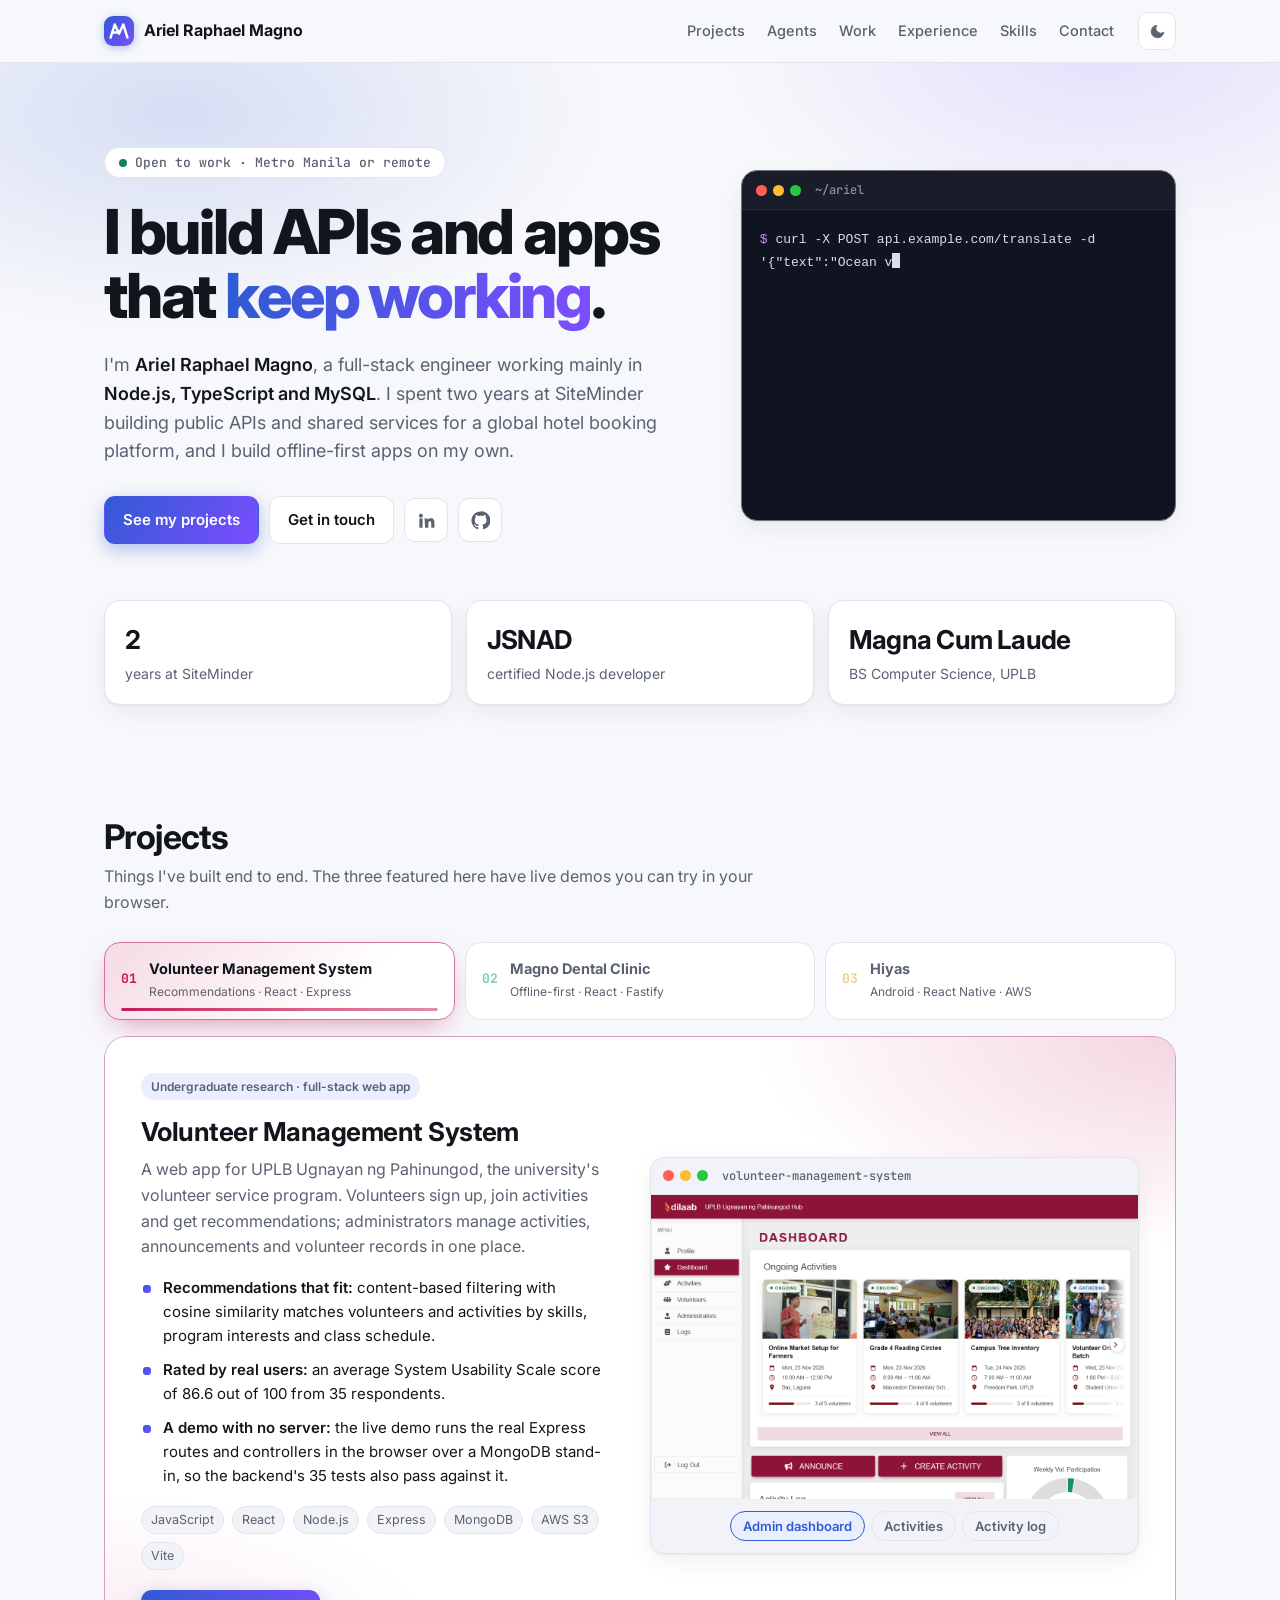
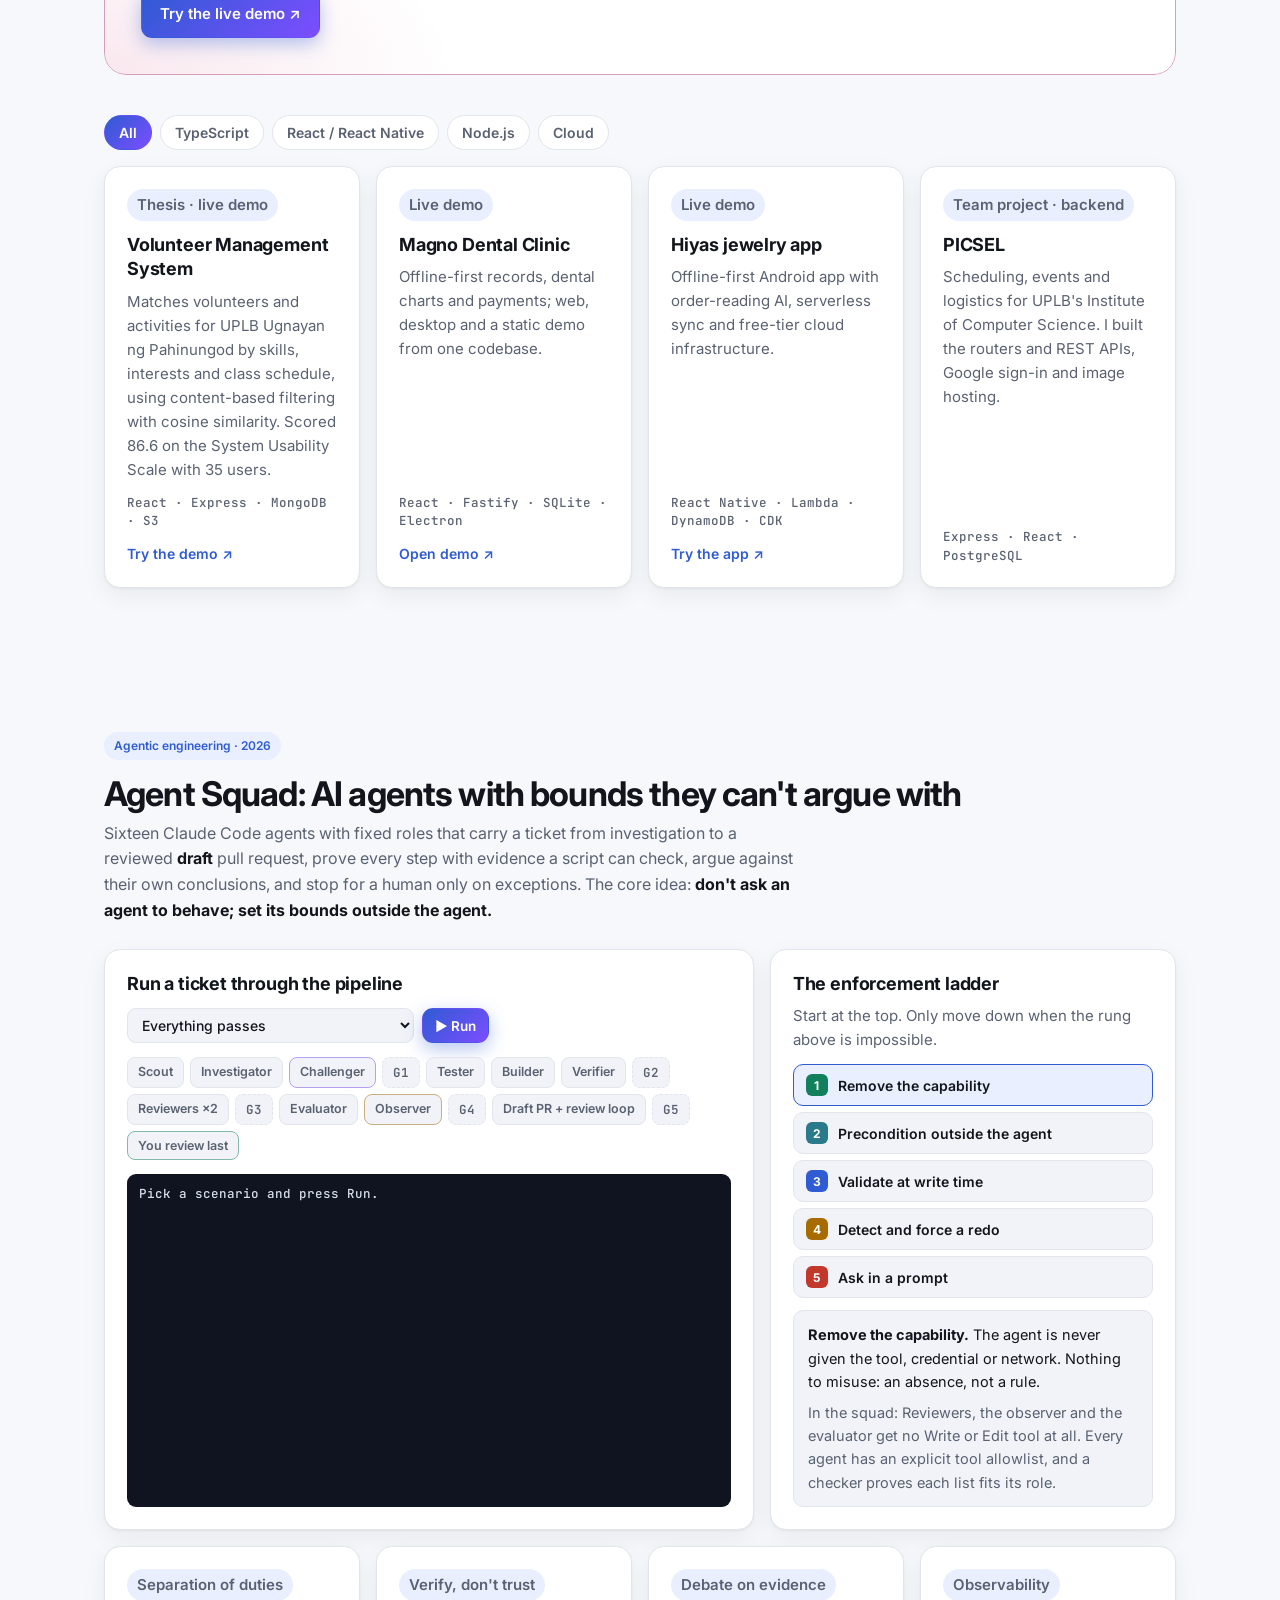
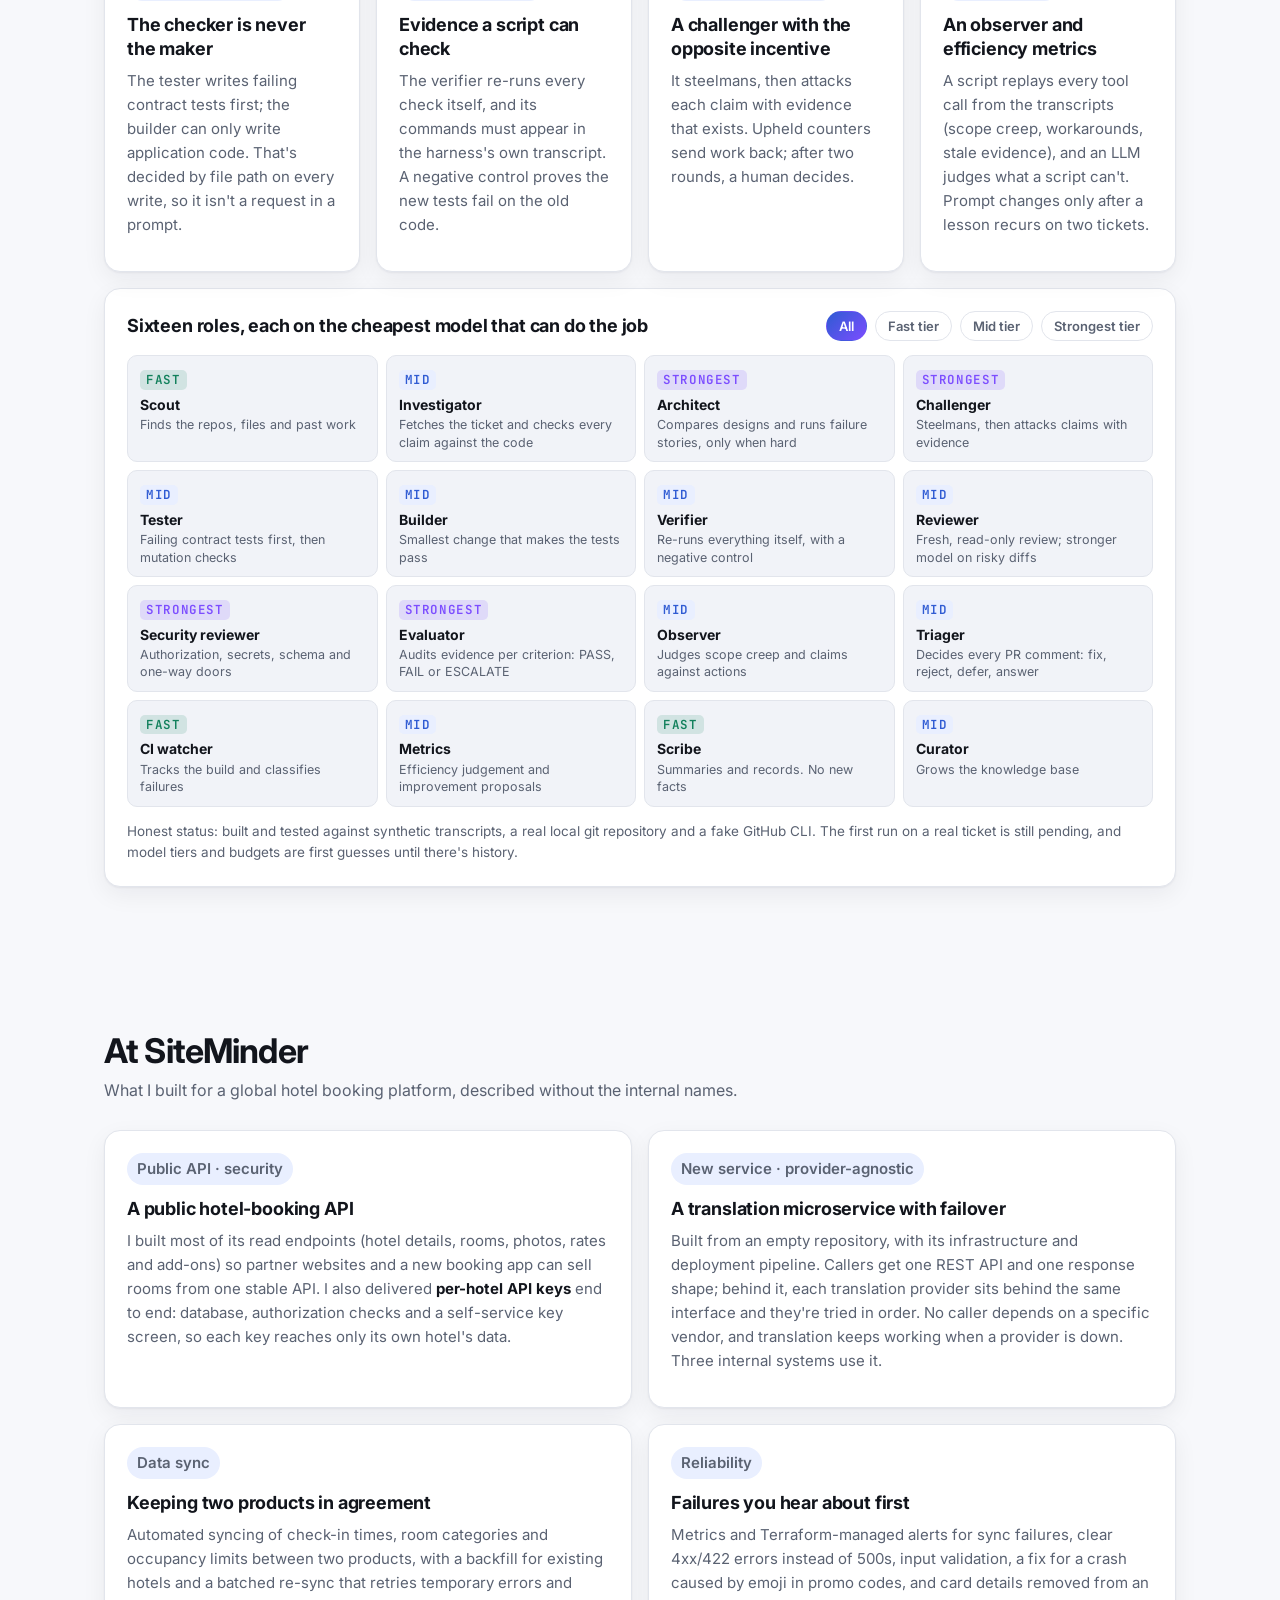
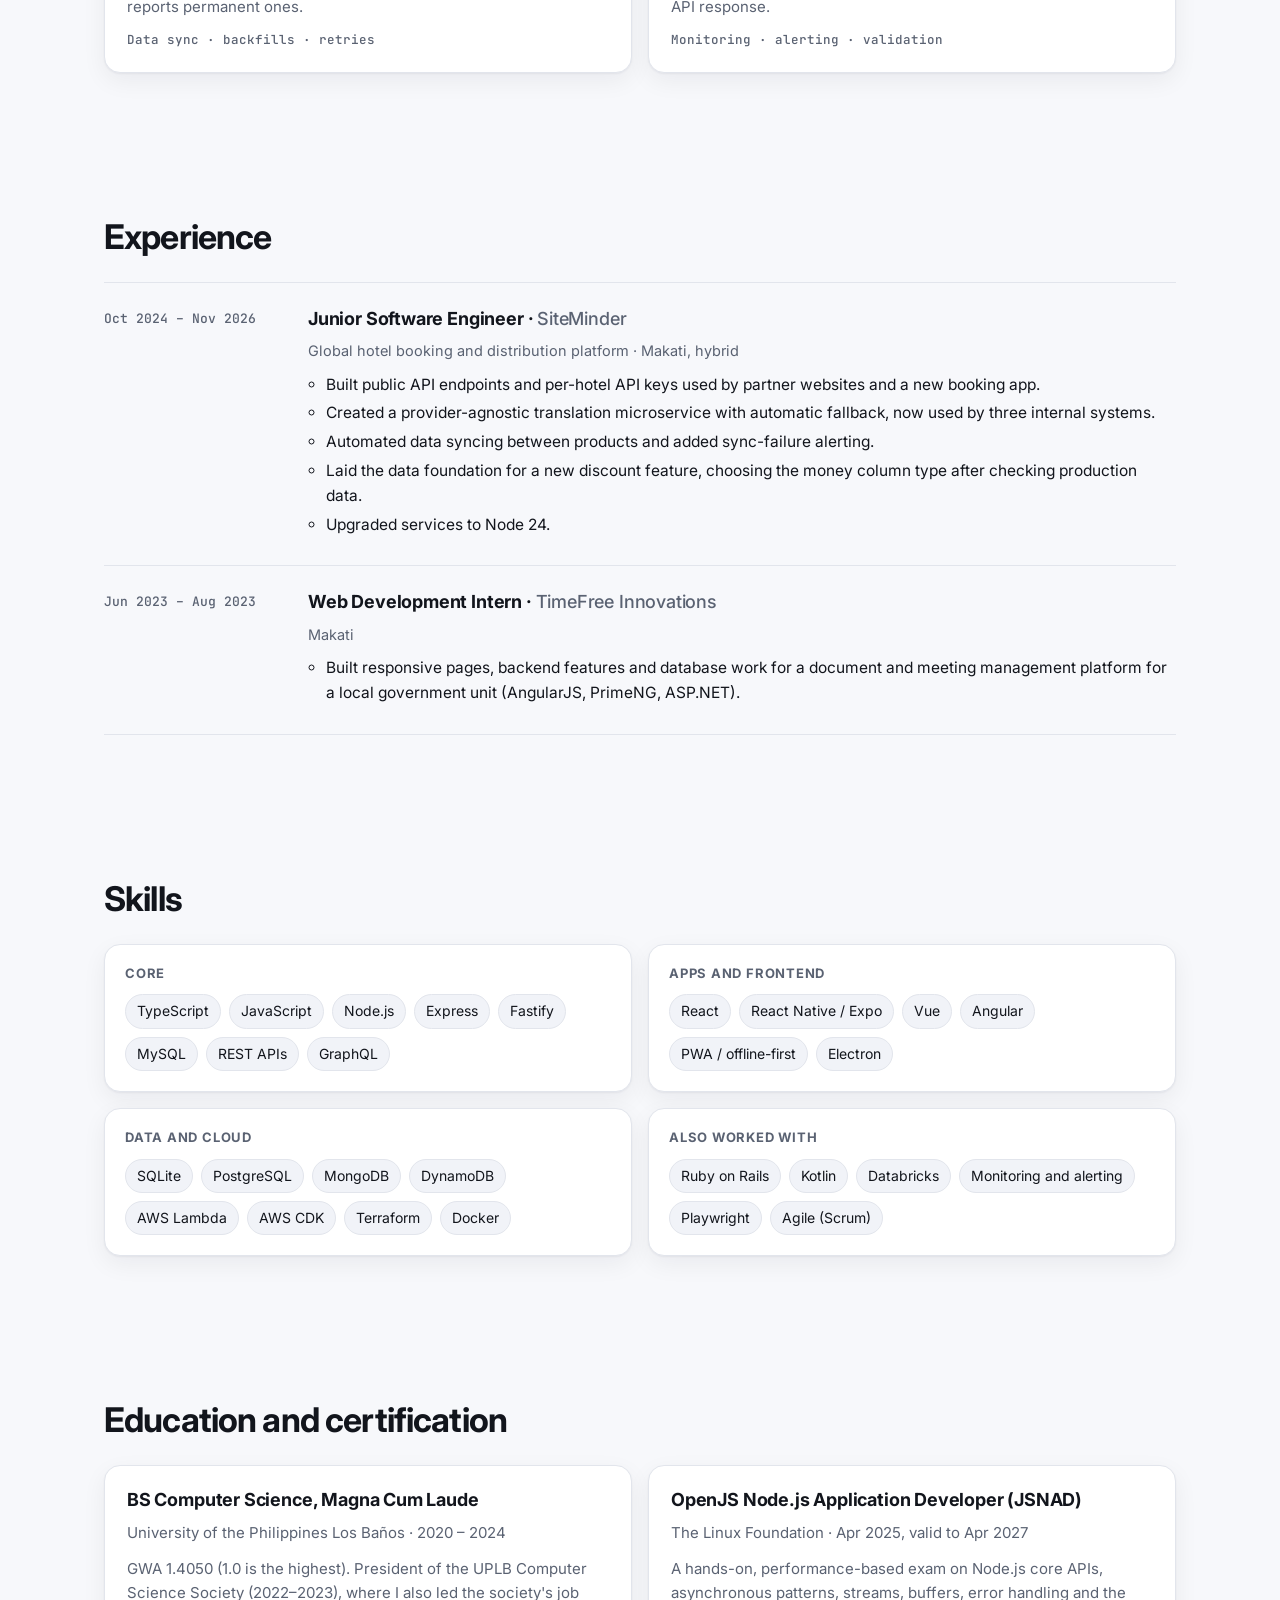
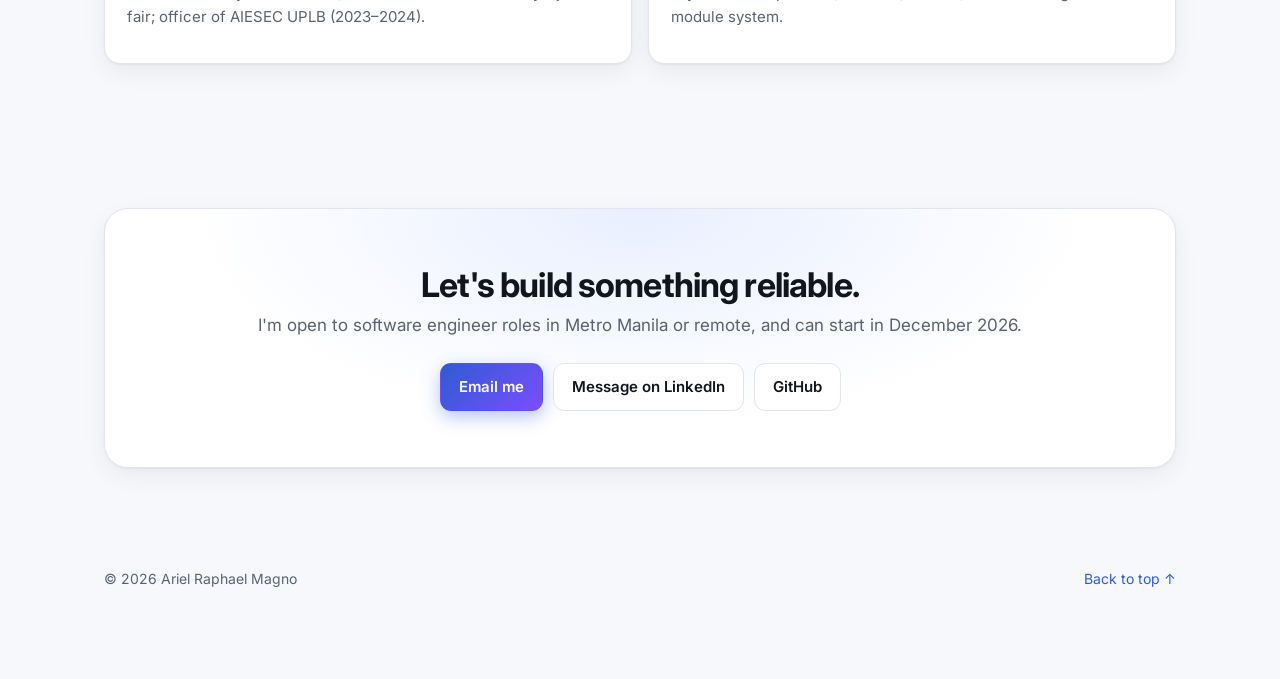
==== commit 27637d39: "Shorten the VMS card tag" ====
--- a/index.html
+++ b/index.html
@@ -195,7 +195,7 @@
     </div>
     <div class="cards three" id="project-cards">
       <article class="card reveal" data-tags="react node aws">
-        <p class="tag">Undergraduate journal · live demo</p>
+        <p class="tag">Thesis · live demo</p>
         <h4>Volunteer Management System</h4>
         <p>Matches volunteers and activities for UPLB Ugnayan ng Pahinungod by skills, interests and class schedule, using content-based filtering with cosine similarity. Scored 86.6 on the System Usability Scale with 35 users.</p>
         <p class="stack">React · Express · MongoDB · S3</p>
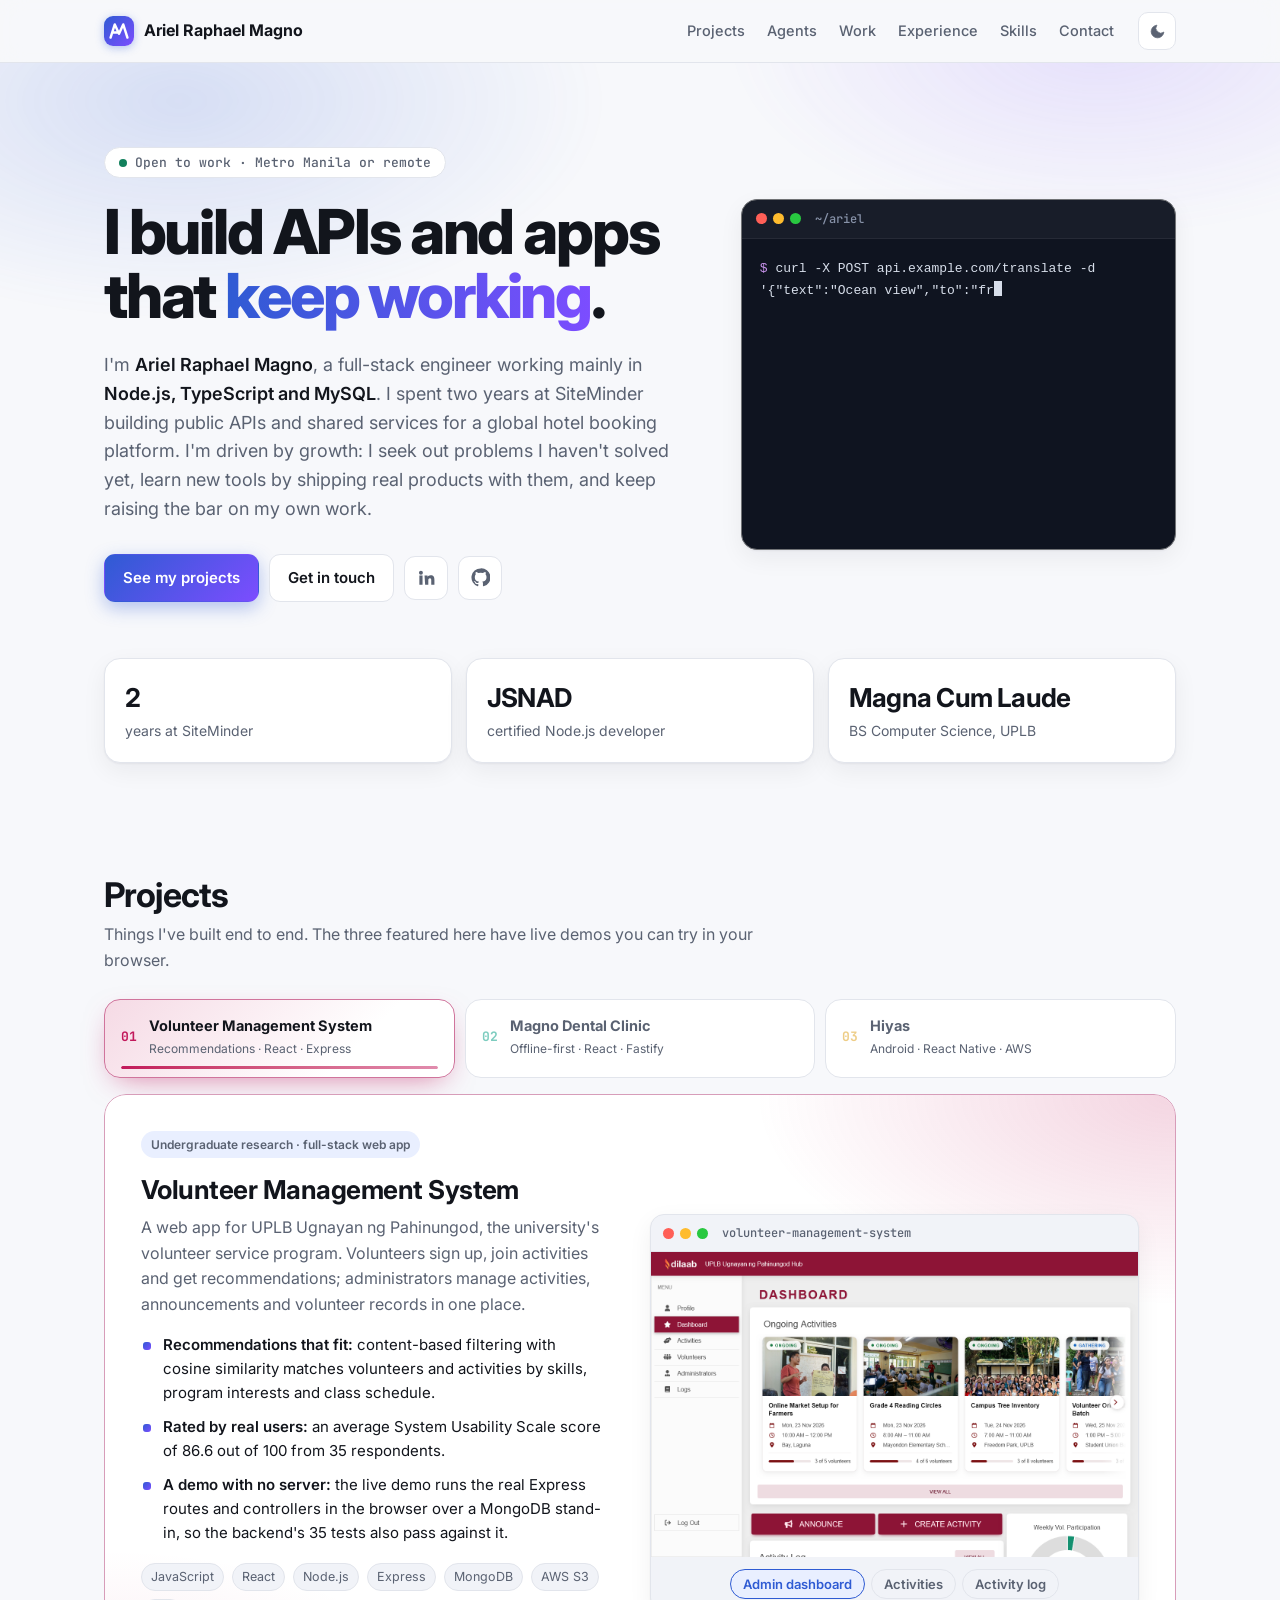
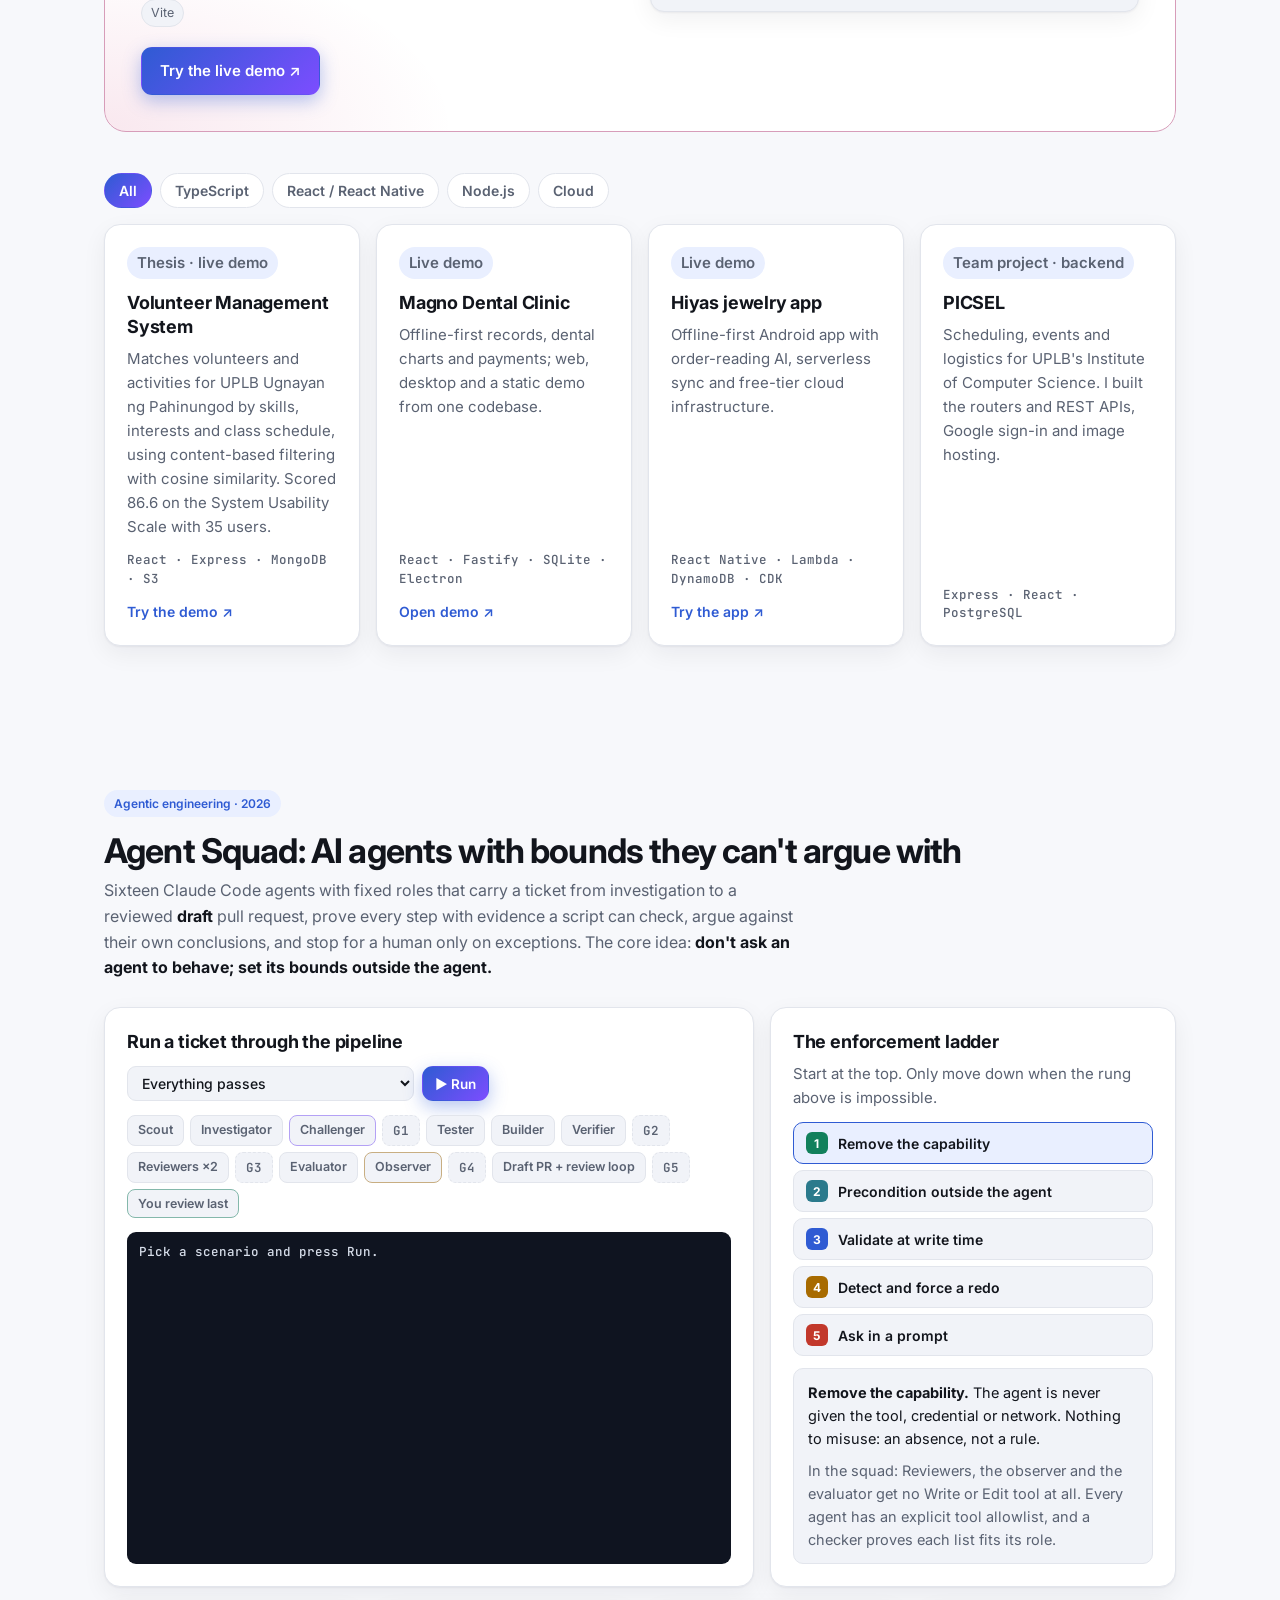
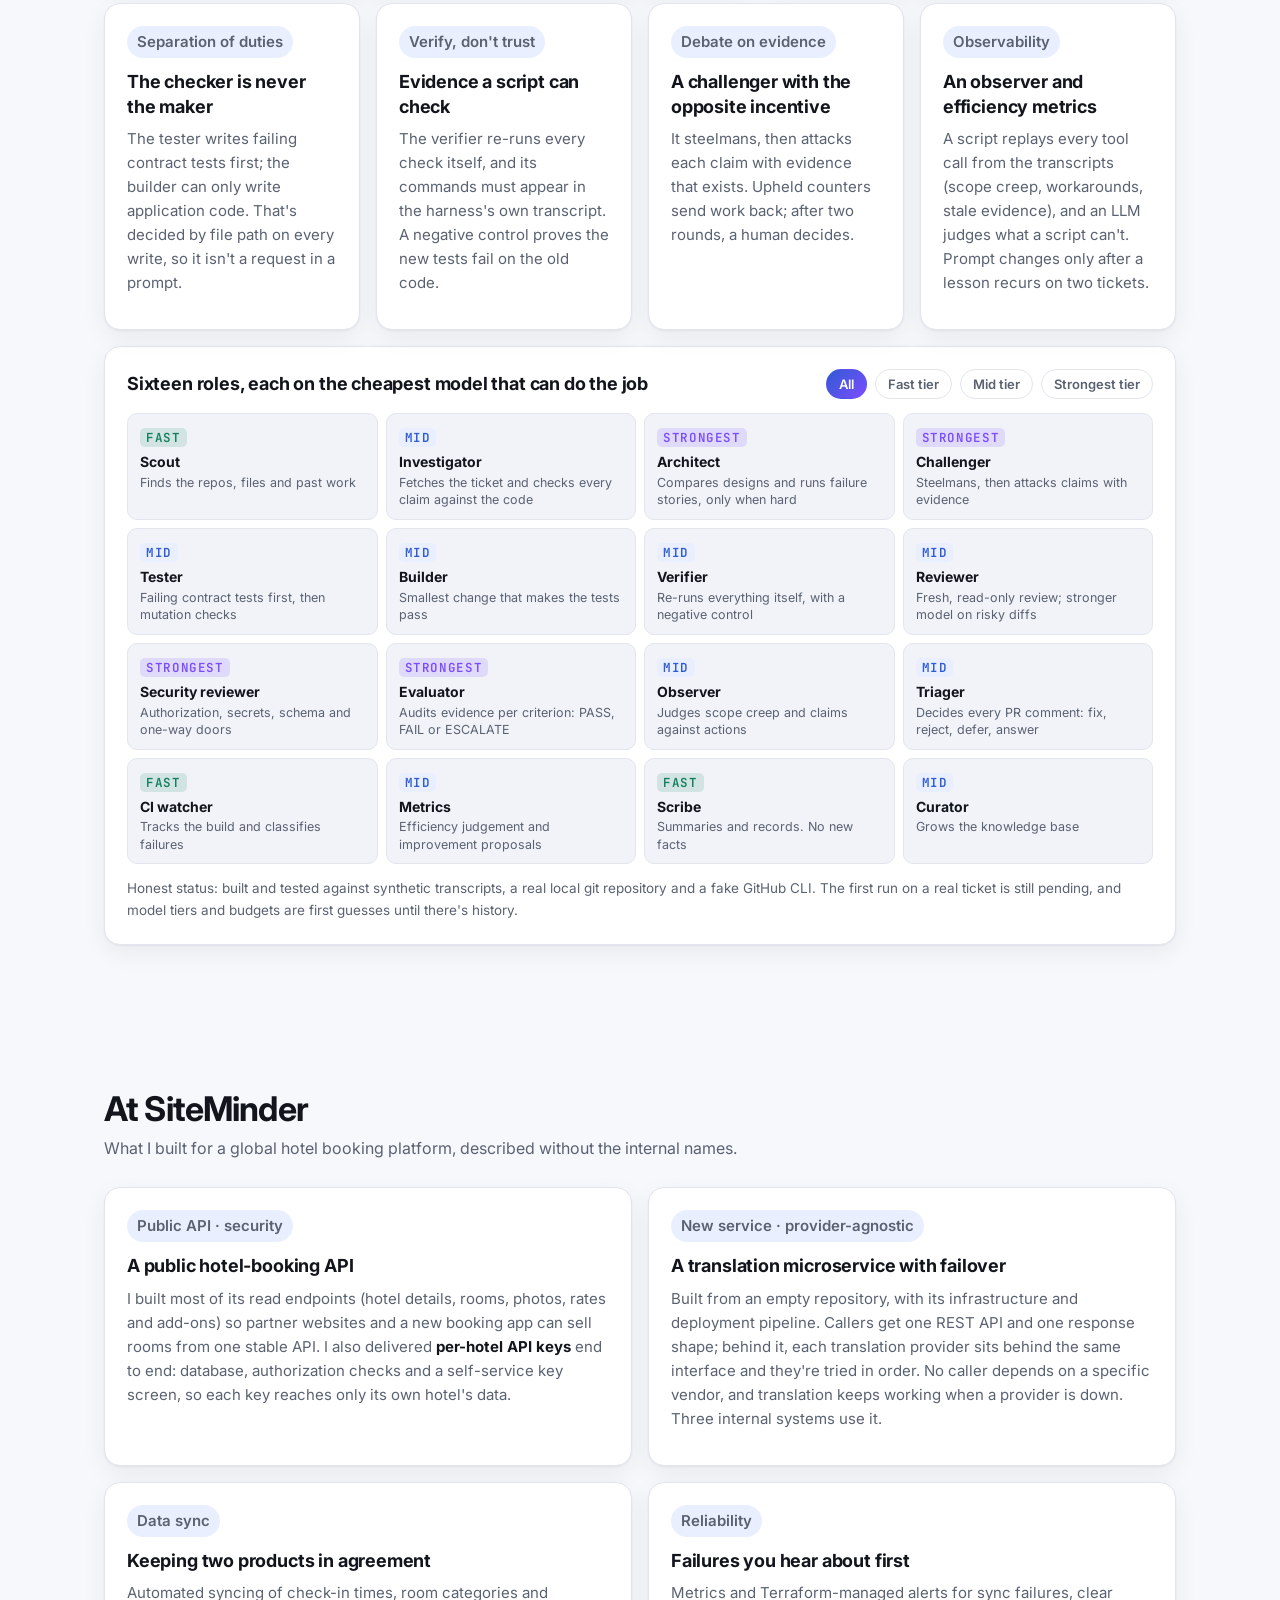
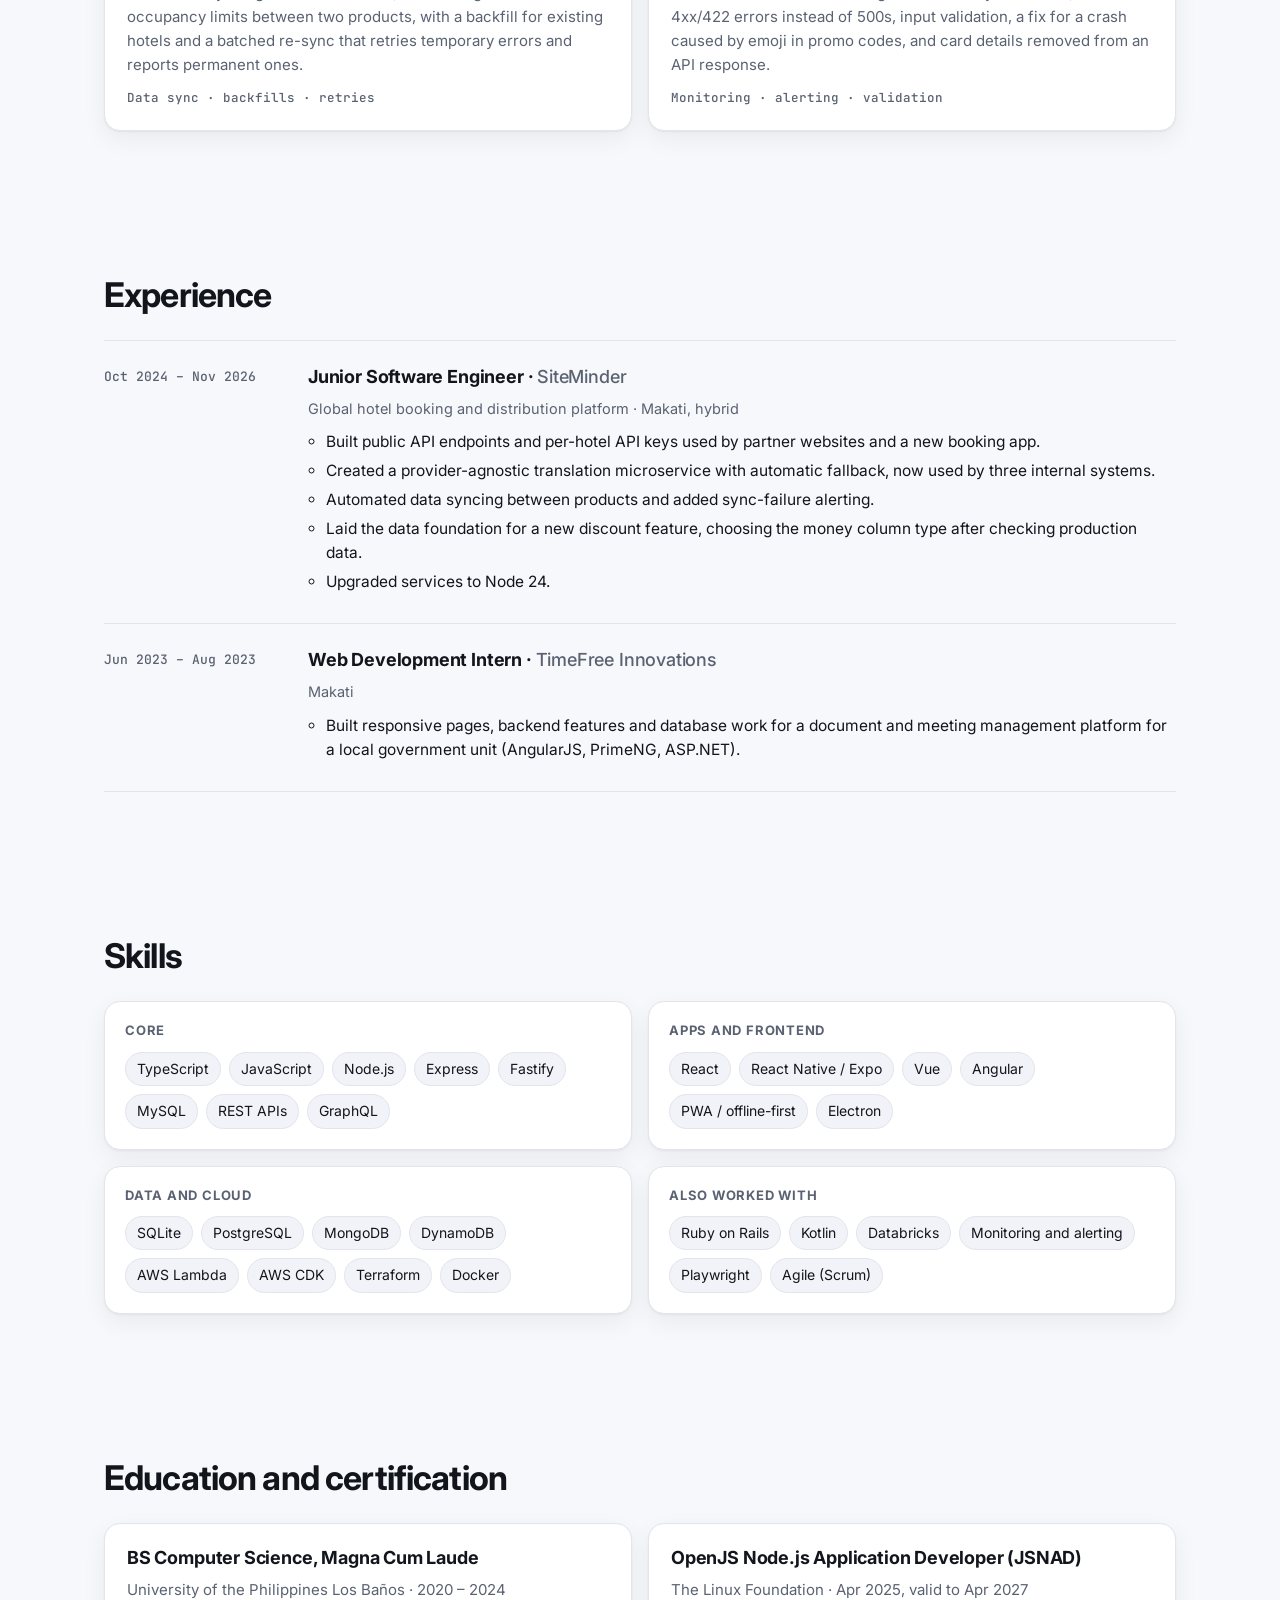
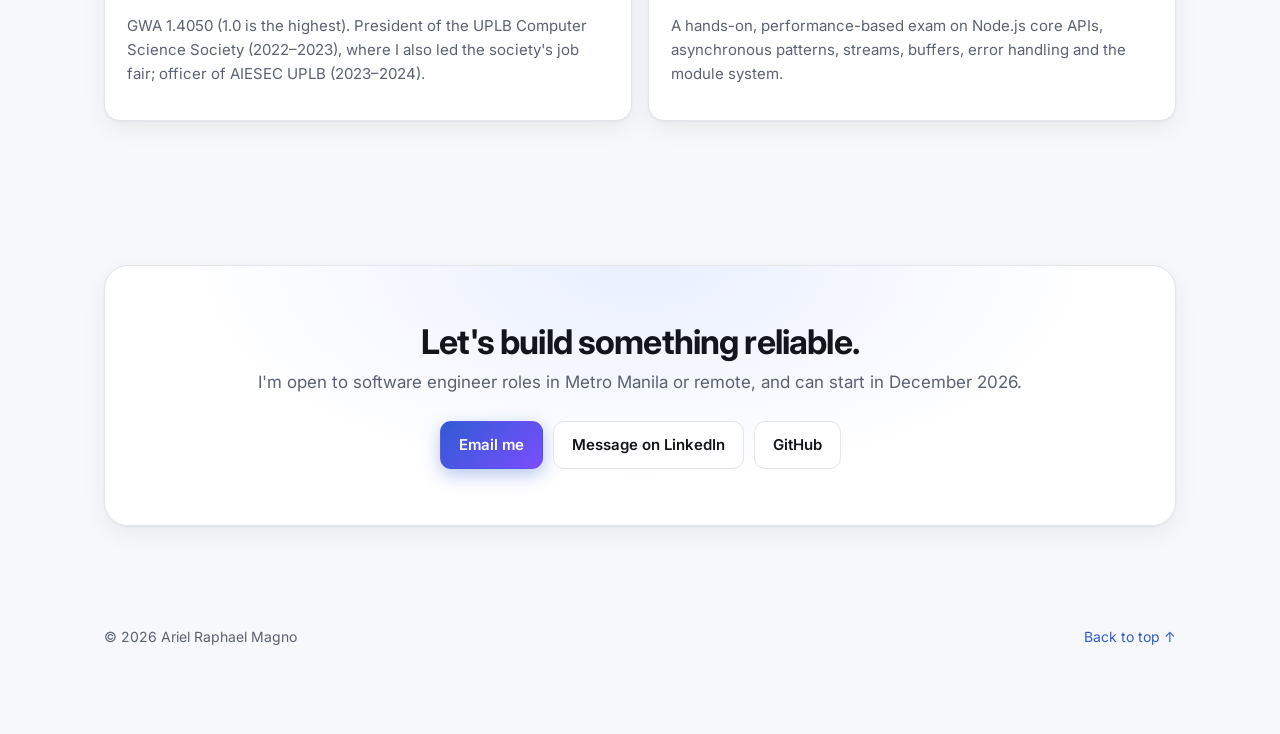
==== commit 412f0c94: "Intro: focus on drive and growth instead of offline-first apps" ====
--- a/index.html
+++ b/index.html
@@ -45,7 +45,7 @@
       <div>
         <p class="eyebrow"><span class="dot"></span>Open to work · Metro Manila or remote</p>
         <h1>I build APIs and apps that <span class="grad">keep working</span>.</h1>
-        <p class="lede">I'm <strong>Ariel Raphael Magno</strong>, a full-stack engineer working mainly in <strong>Node.js, TypeScript and MySQL</strong>. I spent two years at SiteMinder building public APIs and shared services for a global hotel booking platform, and I build offline-first apps on my own.</p>
+        <p class="lede">I'm <strong>Ariel Raphael Magno</strong>, a full-stack engineer working mainly in <strong>Node.js, TypeScript and MySQL</strong>. I spent two years at SiteMinder building public APIs and shared services for a global hotel booking platform. I'm driven by growth: I seek out problems I haven't solved yet, learn new tools by shipping real products with them, and keep raising the bar on my own work.</p>
         <div class="cta">
           <a class="btn primary" href="#projects">See my projects</a>
           <a class="btn" href="#contact">Get in touch</a>
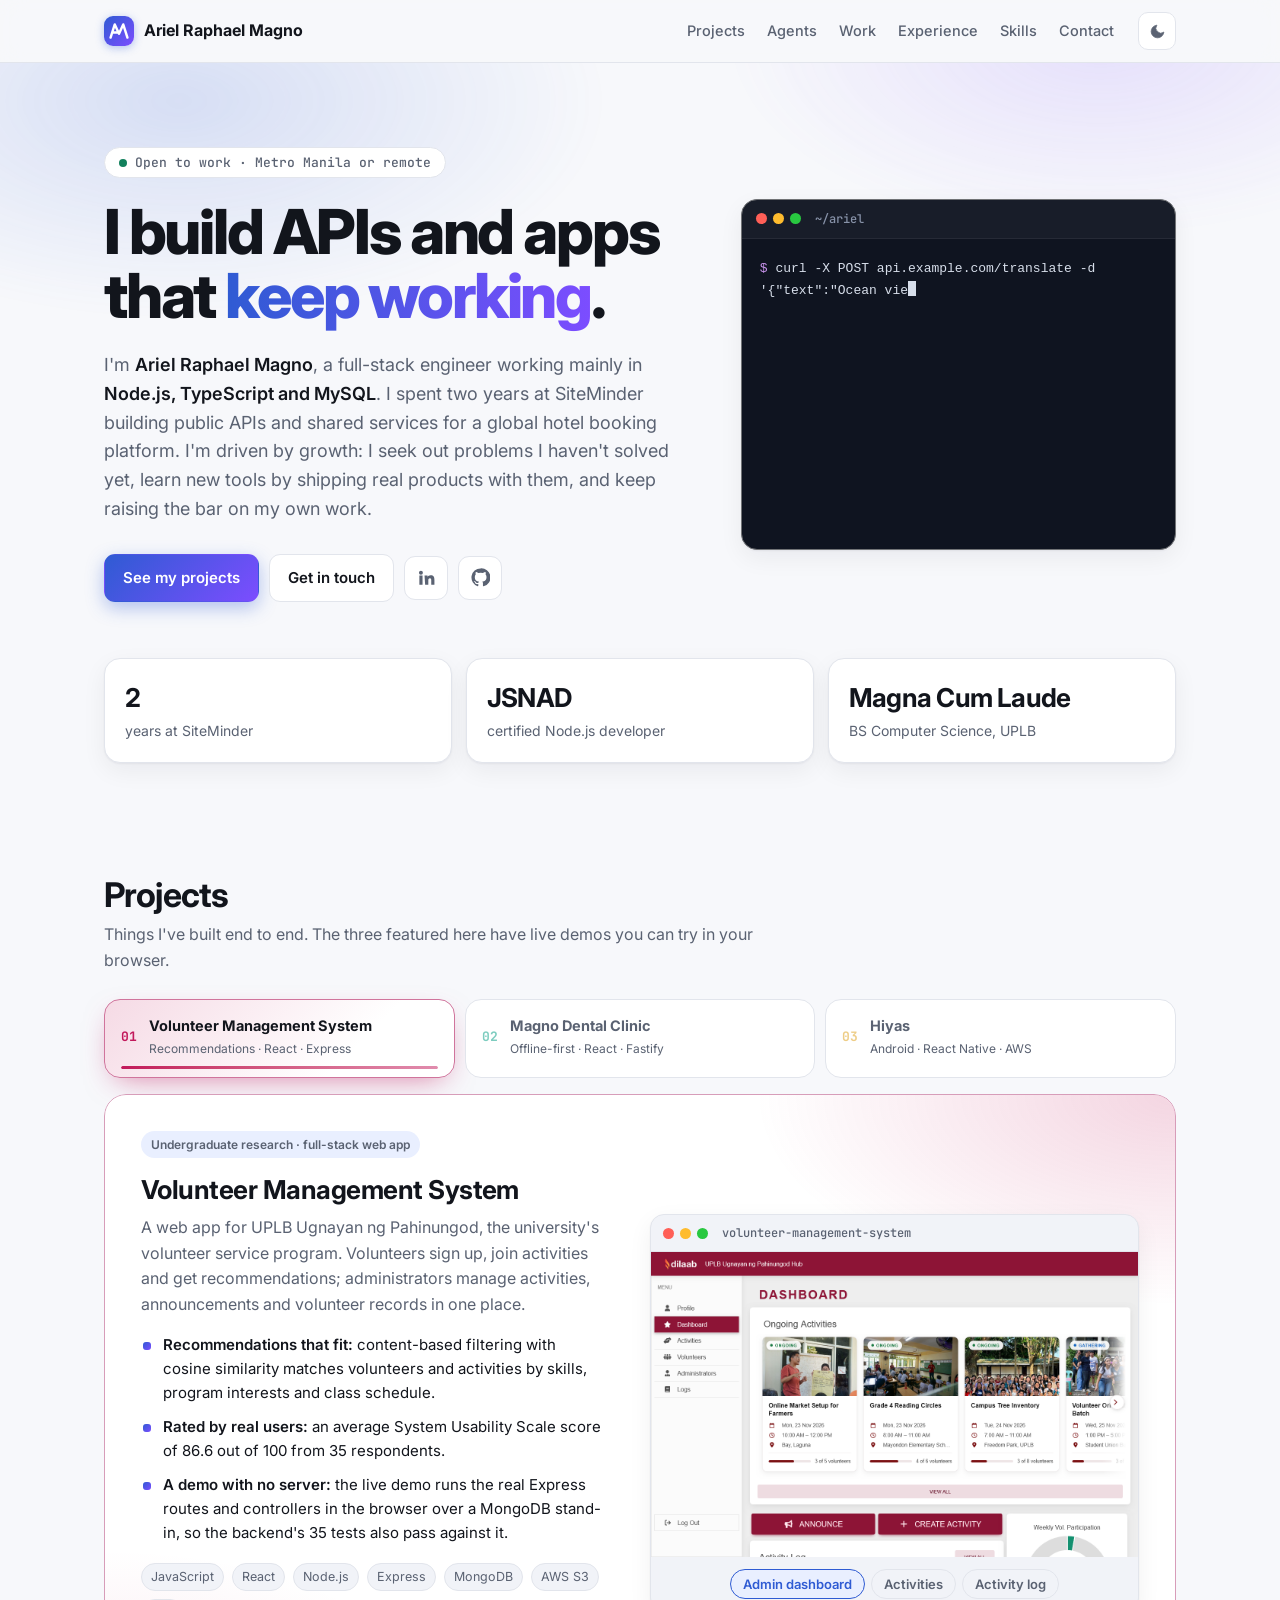
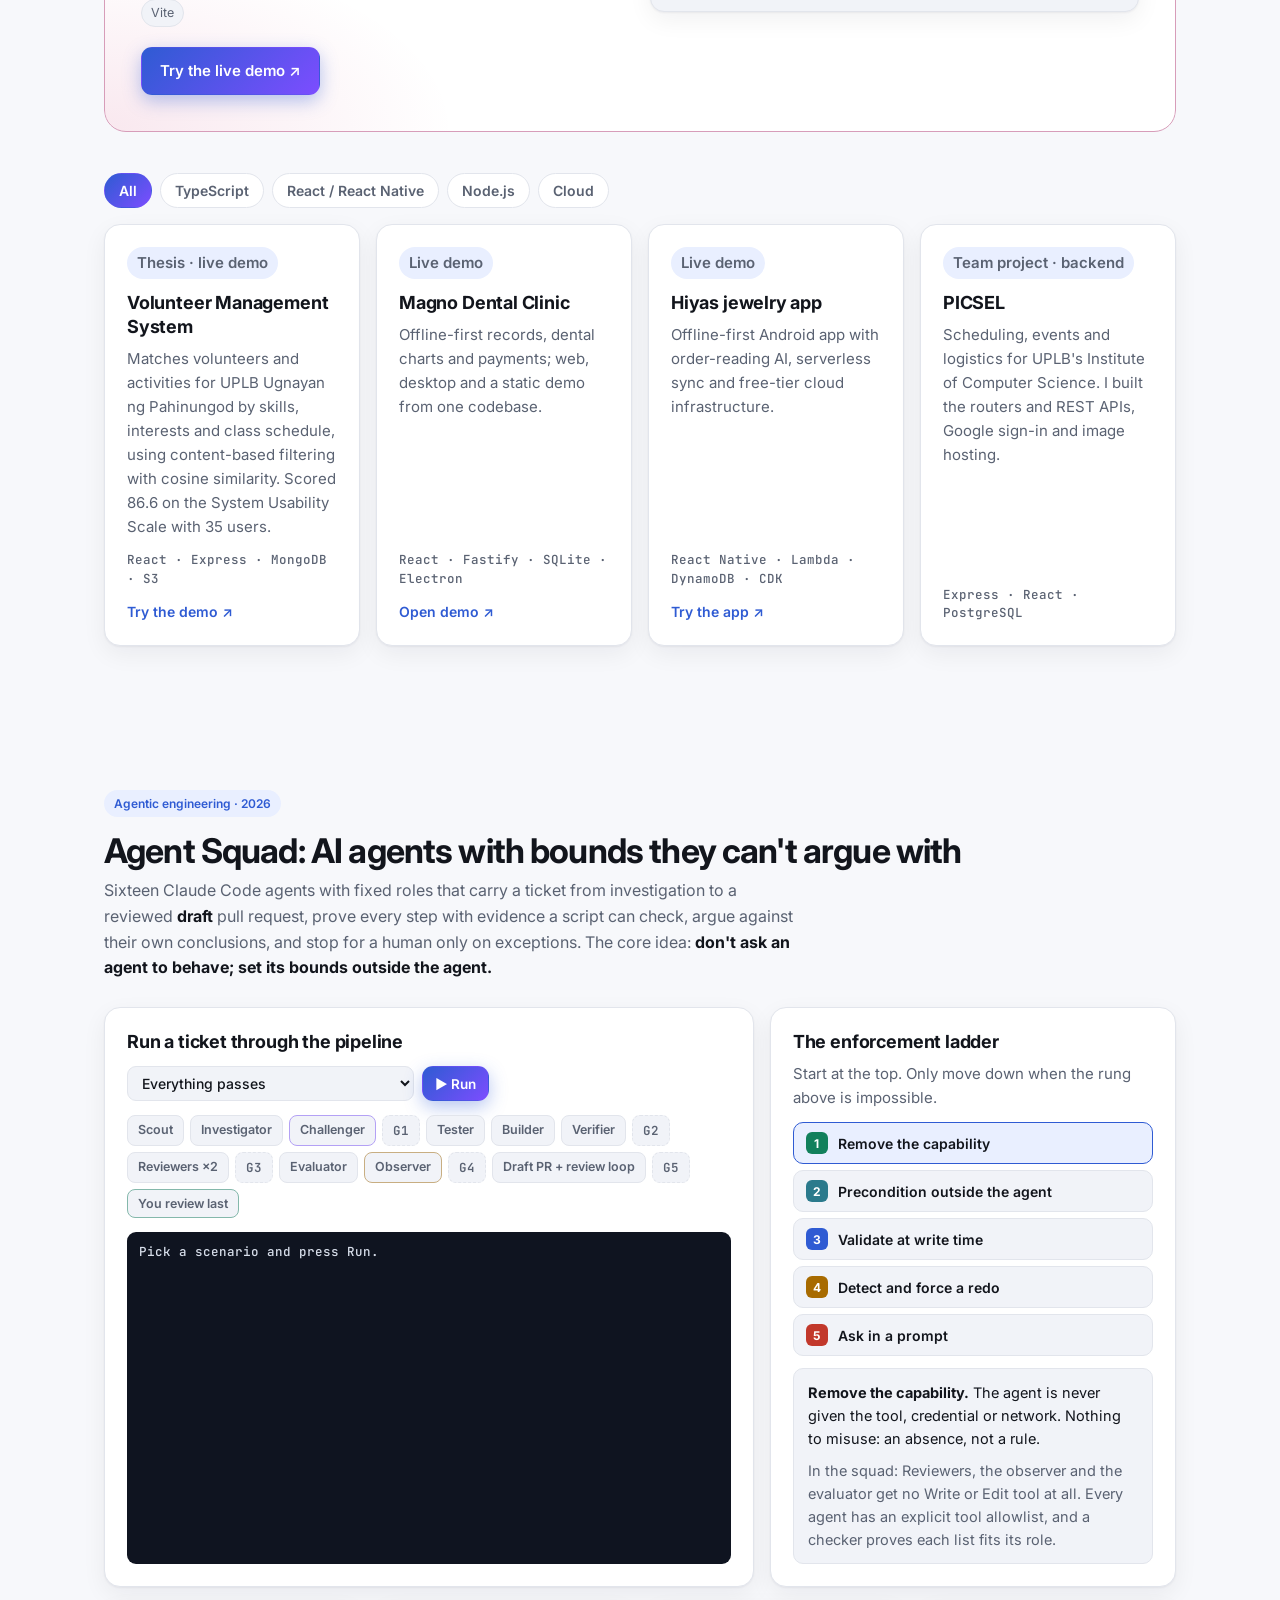
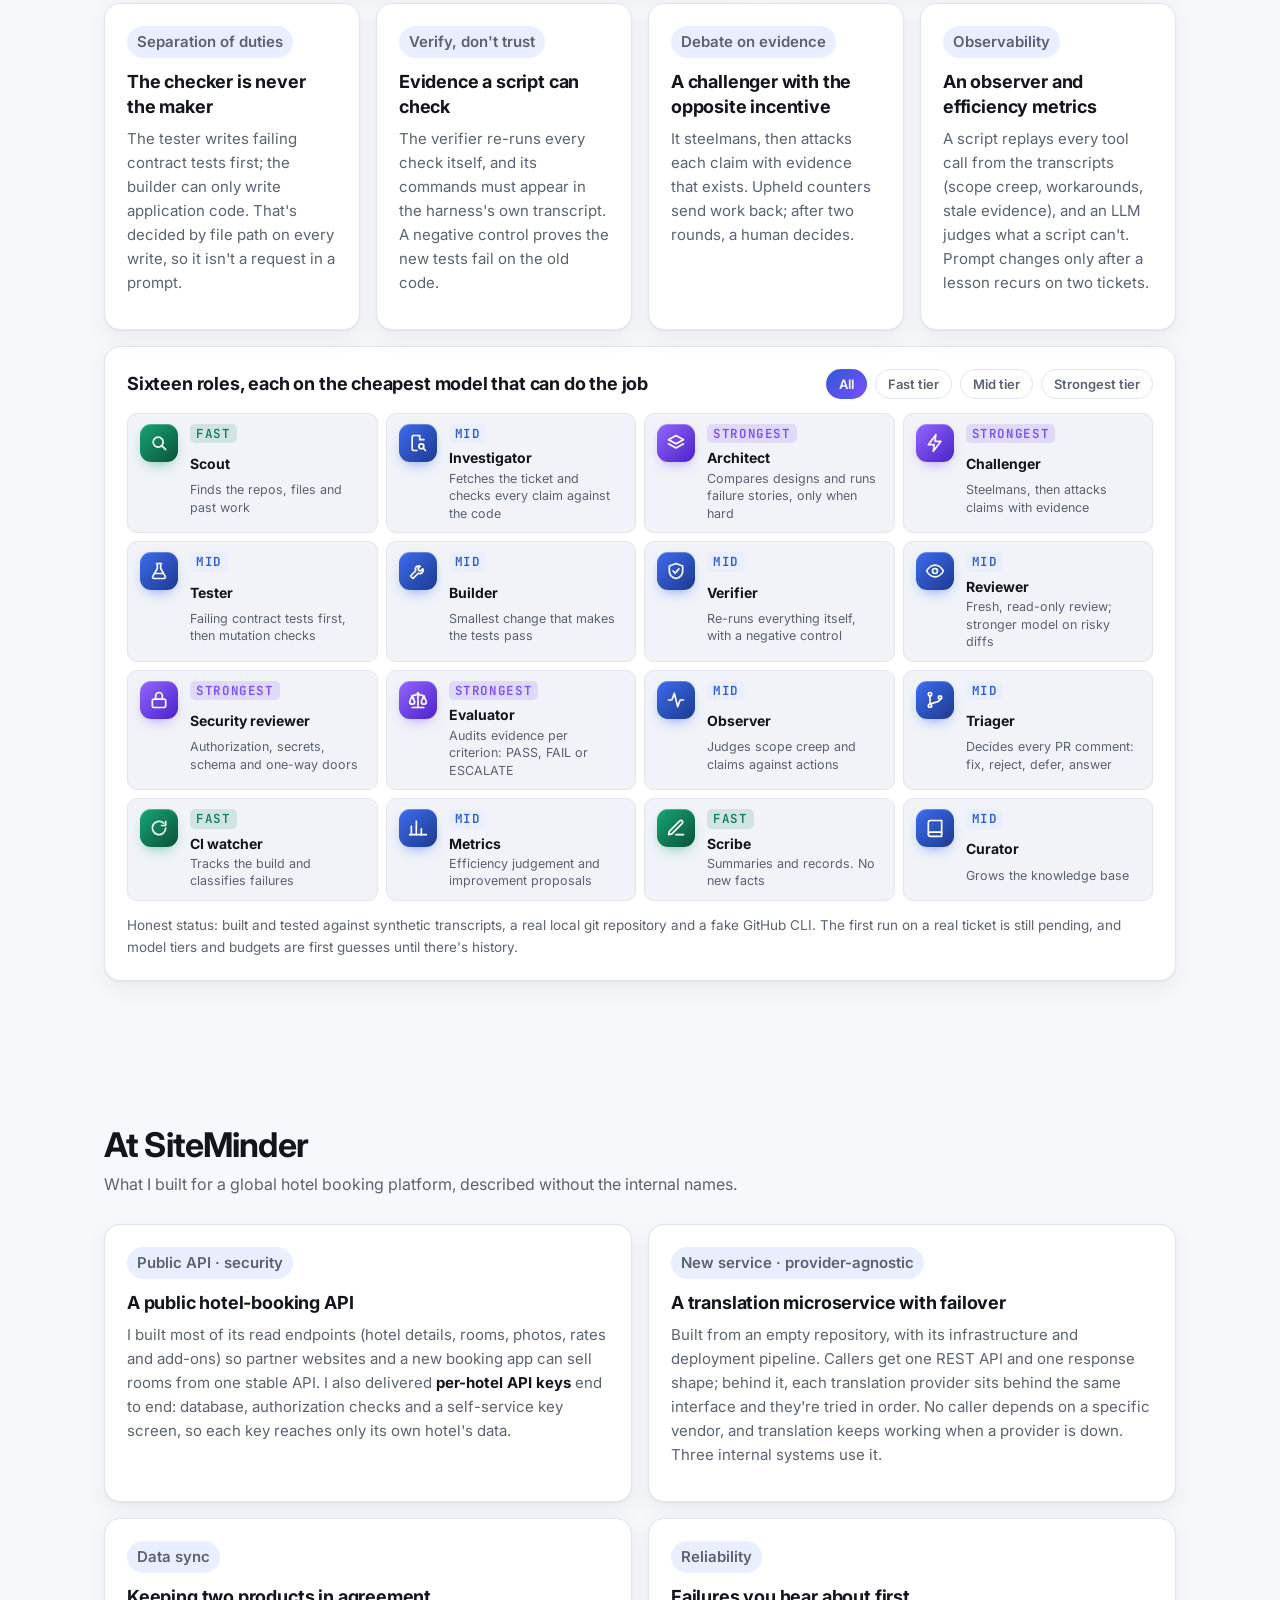
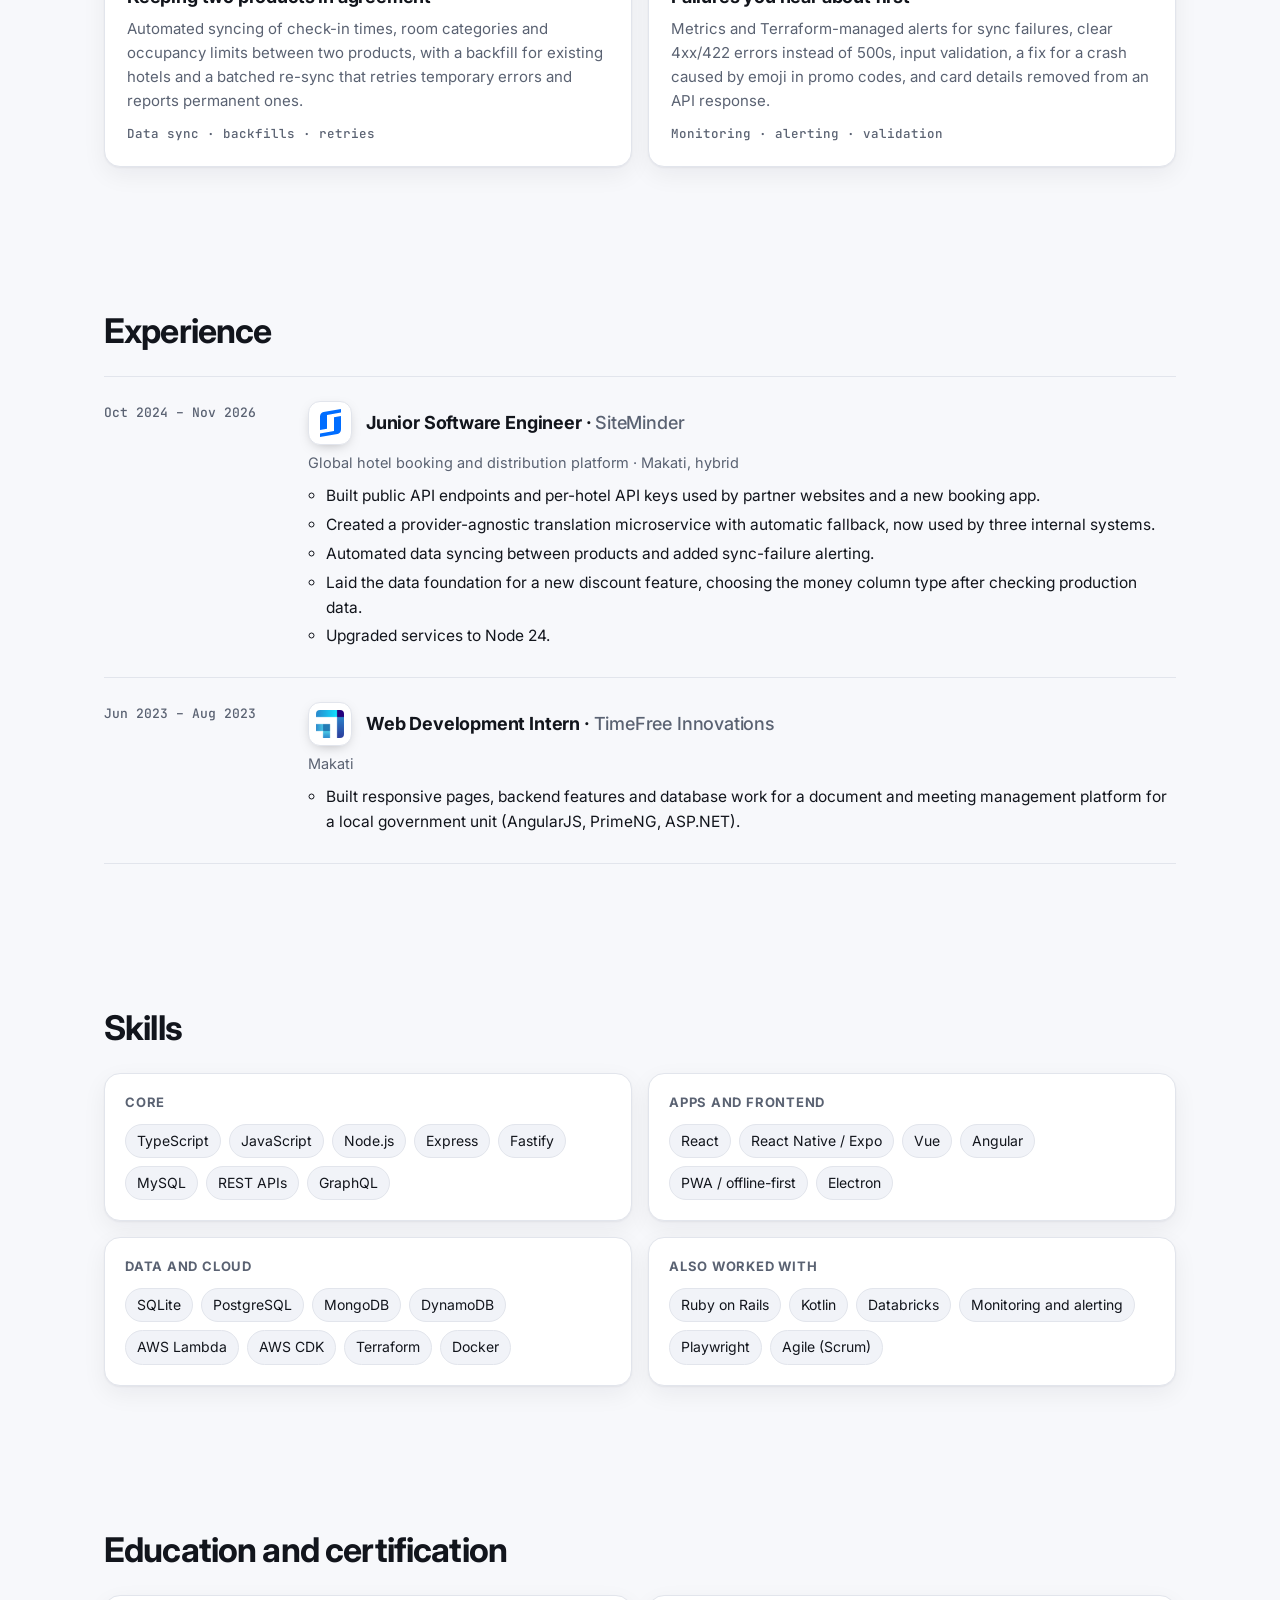
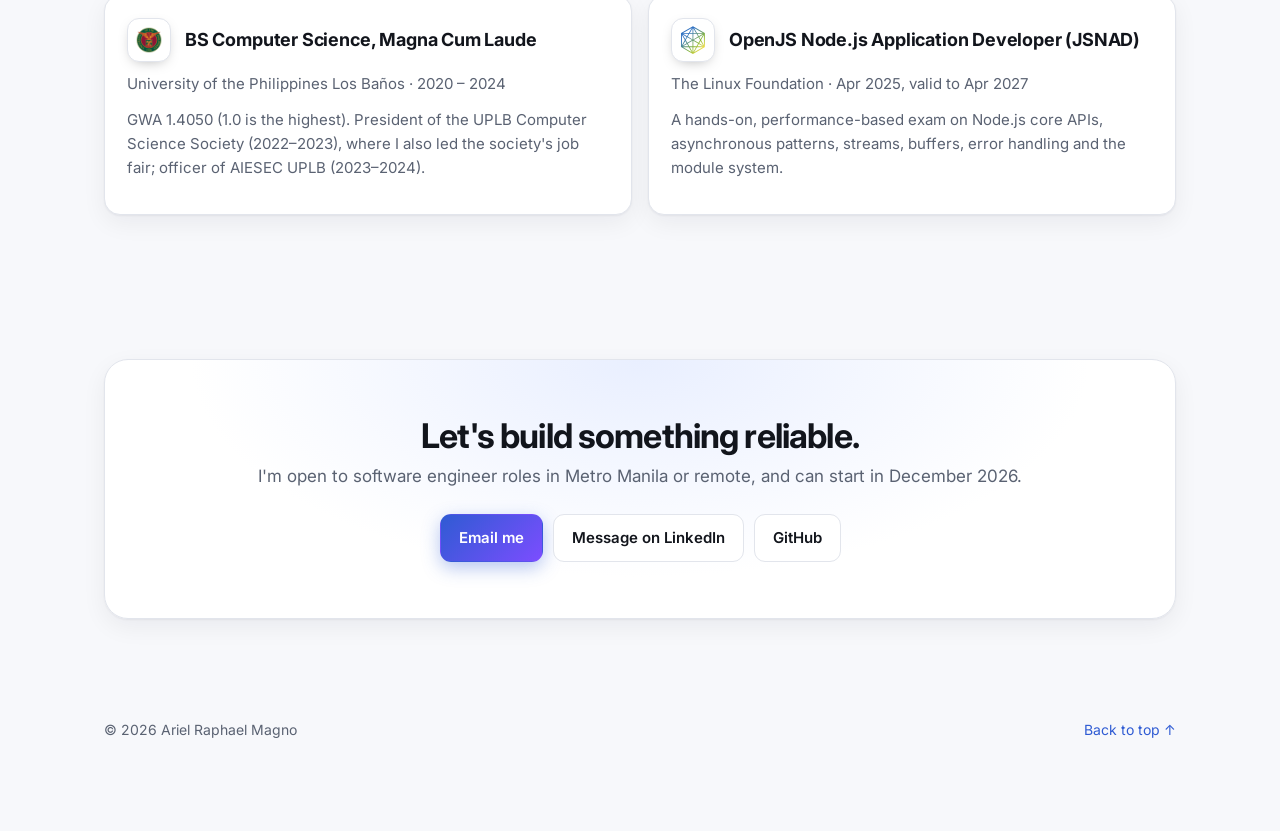
==== commit 9ab98596: "Agent roster icons and effects; logos for experience and certification" ====
--- a/index.html
+++ b/index.html
@@ -350,7 +350,7 @@
       <li class="reveal">
         <div class="when">Oct 2024 – Nov 2026</div>
         <div>
-          <h4>Junior Software Engineer · <span>SiteMinder</span></h4>
+          <div class="org"><img class="org-logo" src="assets/logos/siteminder.svg" alt="SiteMinder logo" width="44" height="44" loading="lazy"><h4>Junior Software Engineer · <span>SiteMinder</span></h4></div>
           <p class="muted">Global hotel booking and distribution platform · Makati, hybrid</p>
           <ul>
             <li>Built public API endpoints and per-hotel API keys used by partner websites and a new booking app.</li>
@@ -364,7 +364,7 @@
       <li class="reveal">
         <div class="when">Jun 2023 – Aug 2023</div>
         <div>
-          <h4>Web Development Intern · <span>TimeFree Innovations</span></h4>
+          <div class="org"><img class="org-logo" src="assets/logos/timefree.png" alt="TimeFree Innovations logo" width="44" height="44" loading="lazy"><h4>Web Development Intern · <span>TimeFree Innovations</span></h4></div>
           <p class="muted">Makati</p>
           <ul><li>Built responsive pages, backend features and database work for a document and meeting management platform for a local government unit (AngularJS, PrimeNG, ASP.NET).</li></ul>
         </div>
@@ -388,12 +388,12 @@
     <div class="head reveal"><h2>Education and certification</h2></div>
     <div class="cards two">
       <article class="card reveal">
-        <h4>BS Computer Science, Magna Cum Laude</h4>
+        <div class="org"><img class="org-logo" src="assets/logos/uplb.png" alt="University of the Philippines seal" width="44" height="44" loading="lazy"><h4>BS Computer Science, Magna Cum Laude</h4></div>
         <p class="muted">University of the Philippines Los Baños · 2020 – 2024</p>
         <p>GWA 1.4050 (1.0 is the highest). President of the UPLB Computer Science Society (2022–2023), where I also led the society's job fair; officer of AIESEC UPLB (2023–2024).</p>
       </article>
       <article class="card reveal">
-        <h4>OpenJS Node.js Application Developer (JSNAD)</h4>
+        <div class="org"><img class="org-logo" src="assets/logos/openjs.svg" alt="OpenJS Foundation logo" width="44" height="44" loading="lazy"><h4>OpenJS Node.js Application Developer (JSNAD)</h4></div>
         <p class="muted">The Linux Foundation · Apr 2025, valid to Apr 2027</p>
         <p>A hands-on, performance-based exam on Node.js core APIs, asynchronous patterns, streams, buffers, error handling and the module system.</p>
       </article>
--- a/style.css
+++ b/style.css
@@ -296,3 +296,51 @@
   .st-bar { left: 10px; right: 10px; }
 }
 @media (prefers-reduced-motion: reduce) { .showcase-viewport, .showcase-track, .showcase .feature.slide { transition: none; } .showcase .feature.slide.on .gallery { animation: none; } }
+
+/* organisation logos (experience, education) */
+.org { display: flex; align-items: center; gap: 14px; margin-bottom: 4px; }
+.org h4 { margin: 0; }
+.org-logo { flex: 0 0 44px; width: 44px; height: 44px; object-fit: contain; padding: 7px; border-radius: 12px; background: #fff; border: 1px solid var(--line);
+  box-shadow: 0 4px 14px -6px rgba(0,0,0,.35); transition: transform .3s cubic-bezier(.2,.7,.2,1), box-shadow .3s; }
+li:hover .org-logo, .card:hover .org-logo { transform: translateY(-2px) rotate(-4deg) scale(1.06); box-shadow: 0 10px 22px -8px rgba(47,91,211,.45); }
+.timeline > li > div > .muted, .card .org + .muted { margin-top: 6px; }
+
+/* agent roster: icons, tier glow, staggered entrance, live highlight */
+.roster-list li { --t: var(--accent); position: relative; overflow: hidden; display: grid; grid-template-columns: 38px 1fr; column-gap: 12px; align-items: start;
+  transition: opacity .25s, transform .3s cubic-bezier(.2,.7,.2,1), border-color .3s, box-shadow .3s, background .3s; }
+.roster-list li { --g1: #3d6cf0; --g2: #1d3a8f; }
+.roster-list li[data-tier="haiku"] { --t: #12805c; --g1: #17a676; --g2: #0a5139; }
+.roster-list li[data-tier="opus"] { --t: var(--accent-2); --g1: #9466ff; --g2: #4a22c9; }
+.roster-list li .tier { justify-self: start; }
+.roster-list li > :not(.ag-ico) { grid-column: 2; }
+.roster-list .ag-ico { grid-row: 1 / span 3; width: 38px; height: 38px; border-radius: 11px; display: grid; place-items: center; color: #fff;
+  background: linear-gradient(135deg, var(--g1), var(--g2)); box-shadow: 0 6px 16px -8px var(--g1), inset 0 1px 0 rgba(255,255,255,.25); transition: transform .4s cubic-bezier(.3,1.6,.5,1); }
+.roster-list .ag-ico svg { width: 20px; height: 20px; fill: none; stroke: currentColor; stroke-width: 2; stroke-linecap: round; stroke-linejoin: round; }
+.roster-list li::before { content: ""; position: absolute; inset: 0; pointer-events: none; opacity: 0; transition: opacity .35s;
+  background: radial-gradient(220px 120px at var(--mx, 50%) var(--my, 0%), color-mix(in srgb, var(--t) 22%, transparent), transparent 70%); }
+.roster-list li::after { content: ""; position: absolute; left: 0; right: 0; top: 0; height: 2px; background: linear-gradient(90deg, transparent, var(--t), transparent);
+  transform: scaleX(0); transition: transform .45s cubic-bezier(.2,.7,.2,1); }
+.roster-list li:hover { transform: translateY(-4px); border-color: color-mix(in srgb, var(--t) 50%, var(--line)); box-shadow: 0 14px 30px -16px var(--t); background: var(--surface); }
+.roster-list li:hover::before, .roster-list li.live::before { opacity: 1; }
+.roster-list li:hover::after, .roster-list li.live::after { transform: scaleX(1); }
+.roster-list li:hover .ag-ico { transform: rotate(-8deg) scale(1.12); }
+.roster-list li.live { border-color: var(--t); box-shadow: 0 0 0 3px color-mix(in srgb, var(--t) 22%, transparent), 0 14px 30px -16px var(--t); }
+.roster-list li.live .ag-ico { animation: ag-pulse 1s ease-in-out infinite; }
+@keyframes ag-pulse { 50% { transform: scale(1.14); box-shadow: 0 0 0 6px color-mix(in srgb, var(--t) 25%, transparent); } }
+.js .roster-list li { opacity: 0; transform: translateY(14px) scale(.98); }
+.js .roster-list.in li { opacity: 1; transform: none; transition-delay: calc(var(--i) * 45ms); }
+.js .roster-list.in li:hover { transform: translateY(-4px); transition-delay: 0s; }
+.js .roster-list.in li.dim { opacity: .25; }
+
+/* pipeline steps: a light sweep while a step runs */
+.pipe li { overflow: hidden; }
+.pipe li.run::after { content: ""; position: absolute; inset: 0; background: linear-gradient(100deg, transparent 20%, color-mix(in srgb, var(--accent) 30%, transparent) 50%, transparent 80%);
+  transform: translateX(-100%); animation: pipe-sweep .6s ease-out; }
+@keyframes pipe-sweep { to { transform: translateX(100%); } }
+.pipe li.done { animation: pipe-pop .35s cubic-bezier(.3,1.6,.5,1); }
+@keyframes pipe-pop { 40% { transform: scale(1.08); } }
+
+@media (prefers-reduced-motion: reduce) {
+  .js .roster-list li { opacity: 1; transform: none; }
+  .roster-list li.live .ag-ico, .pipe li.run::after, .pipe li.done { animation: none; }
+}
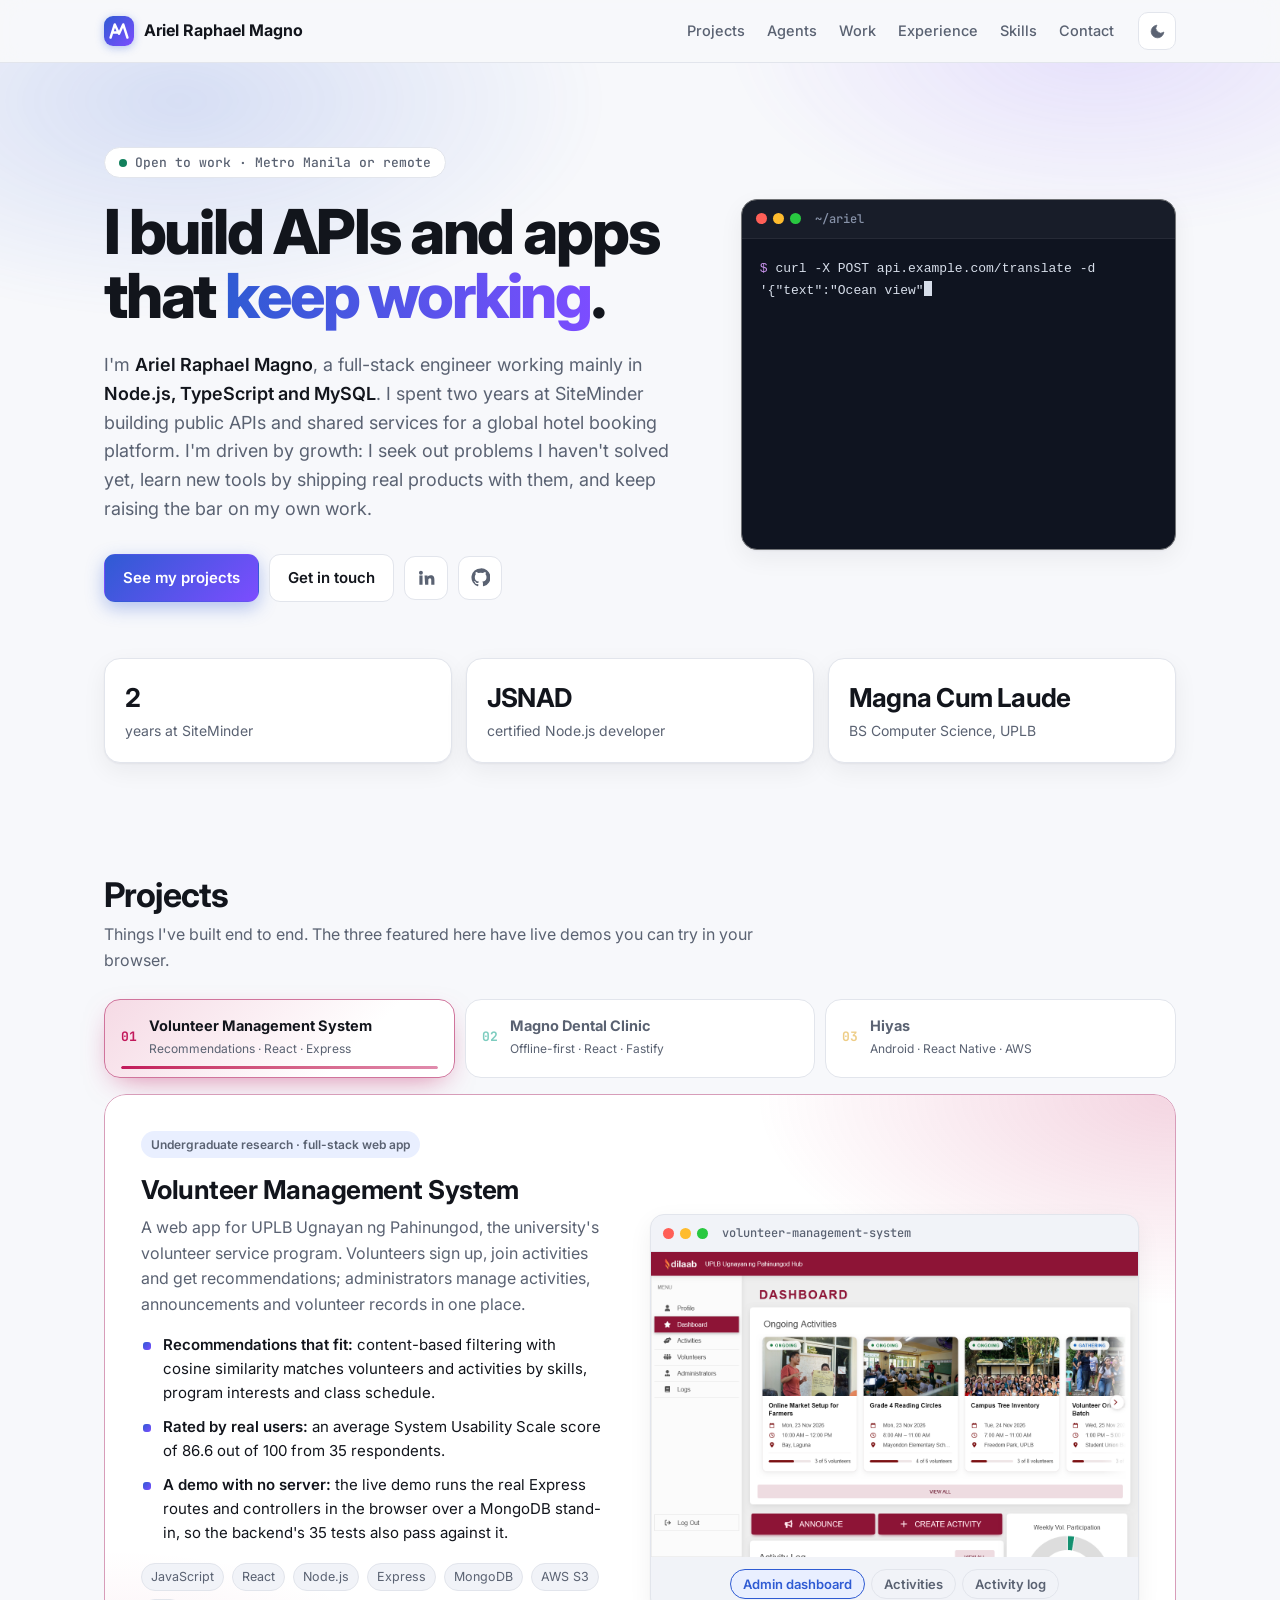
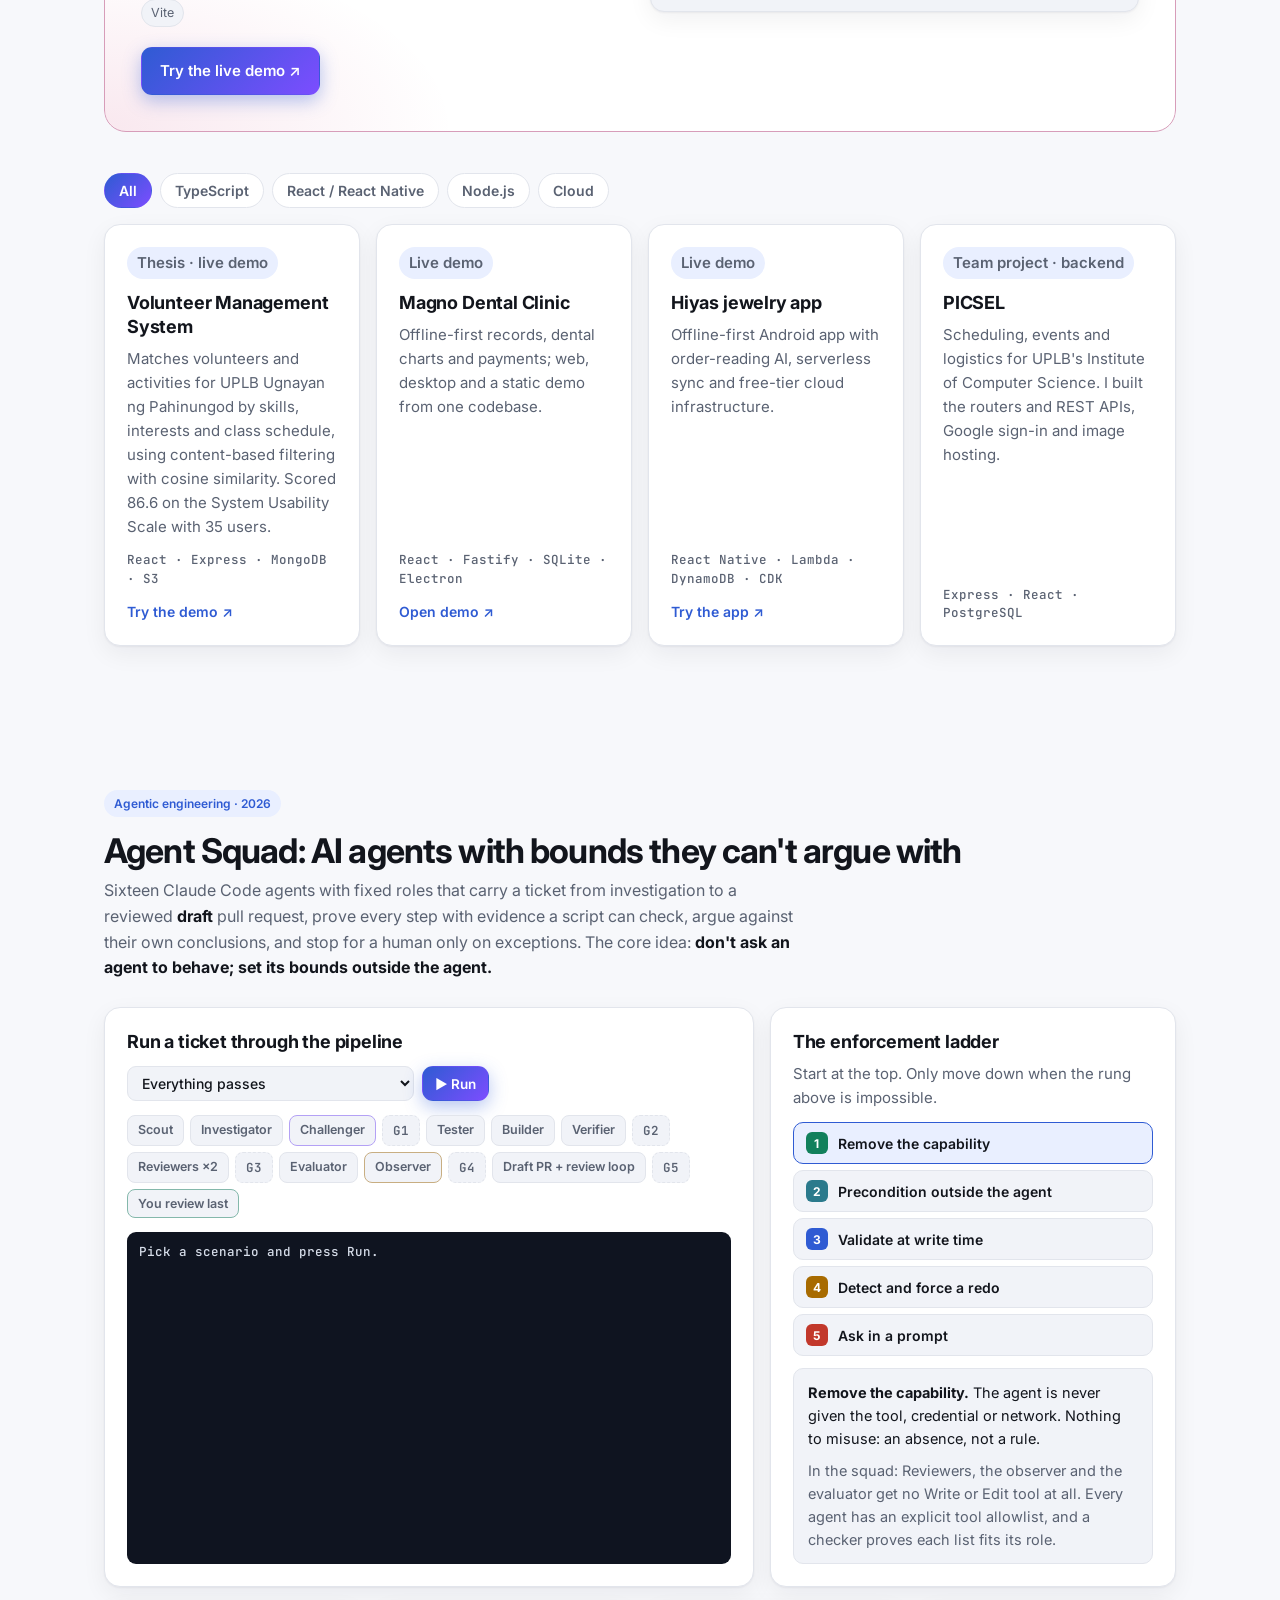
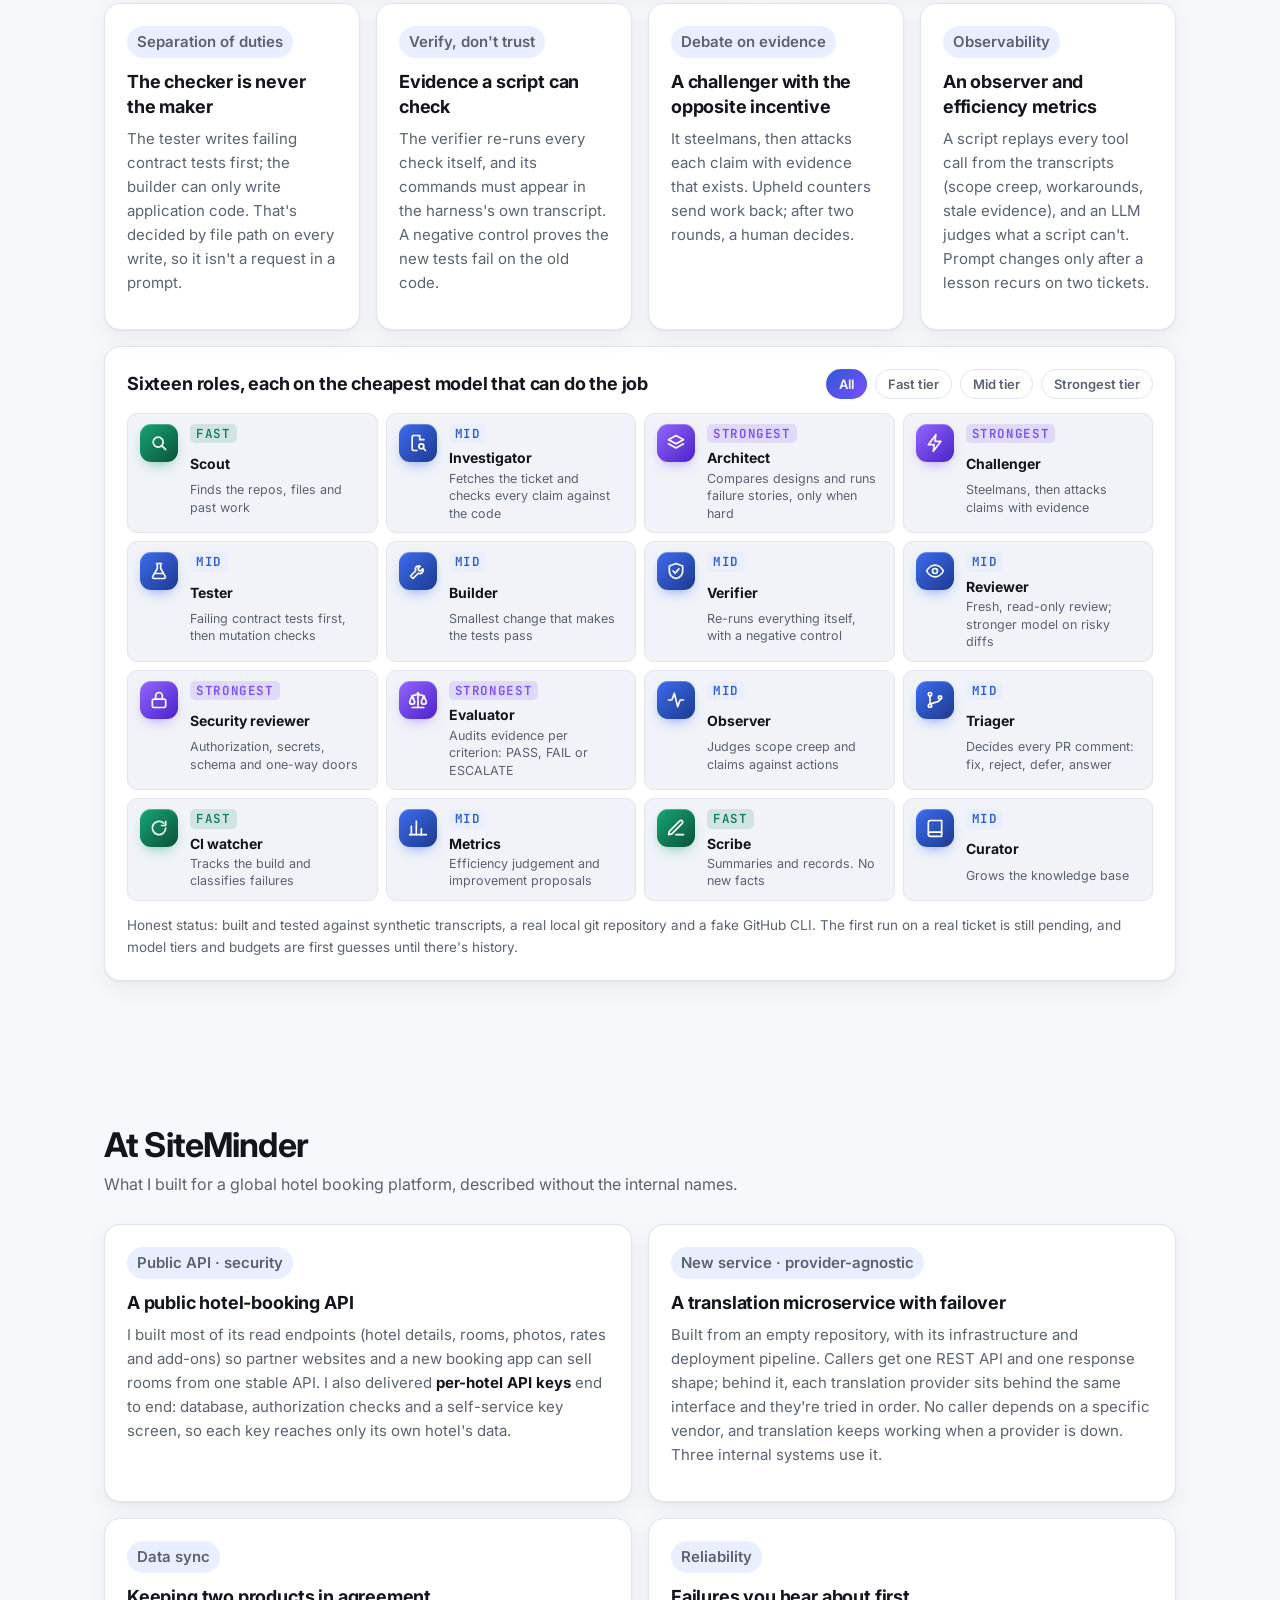
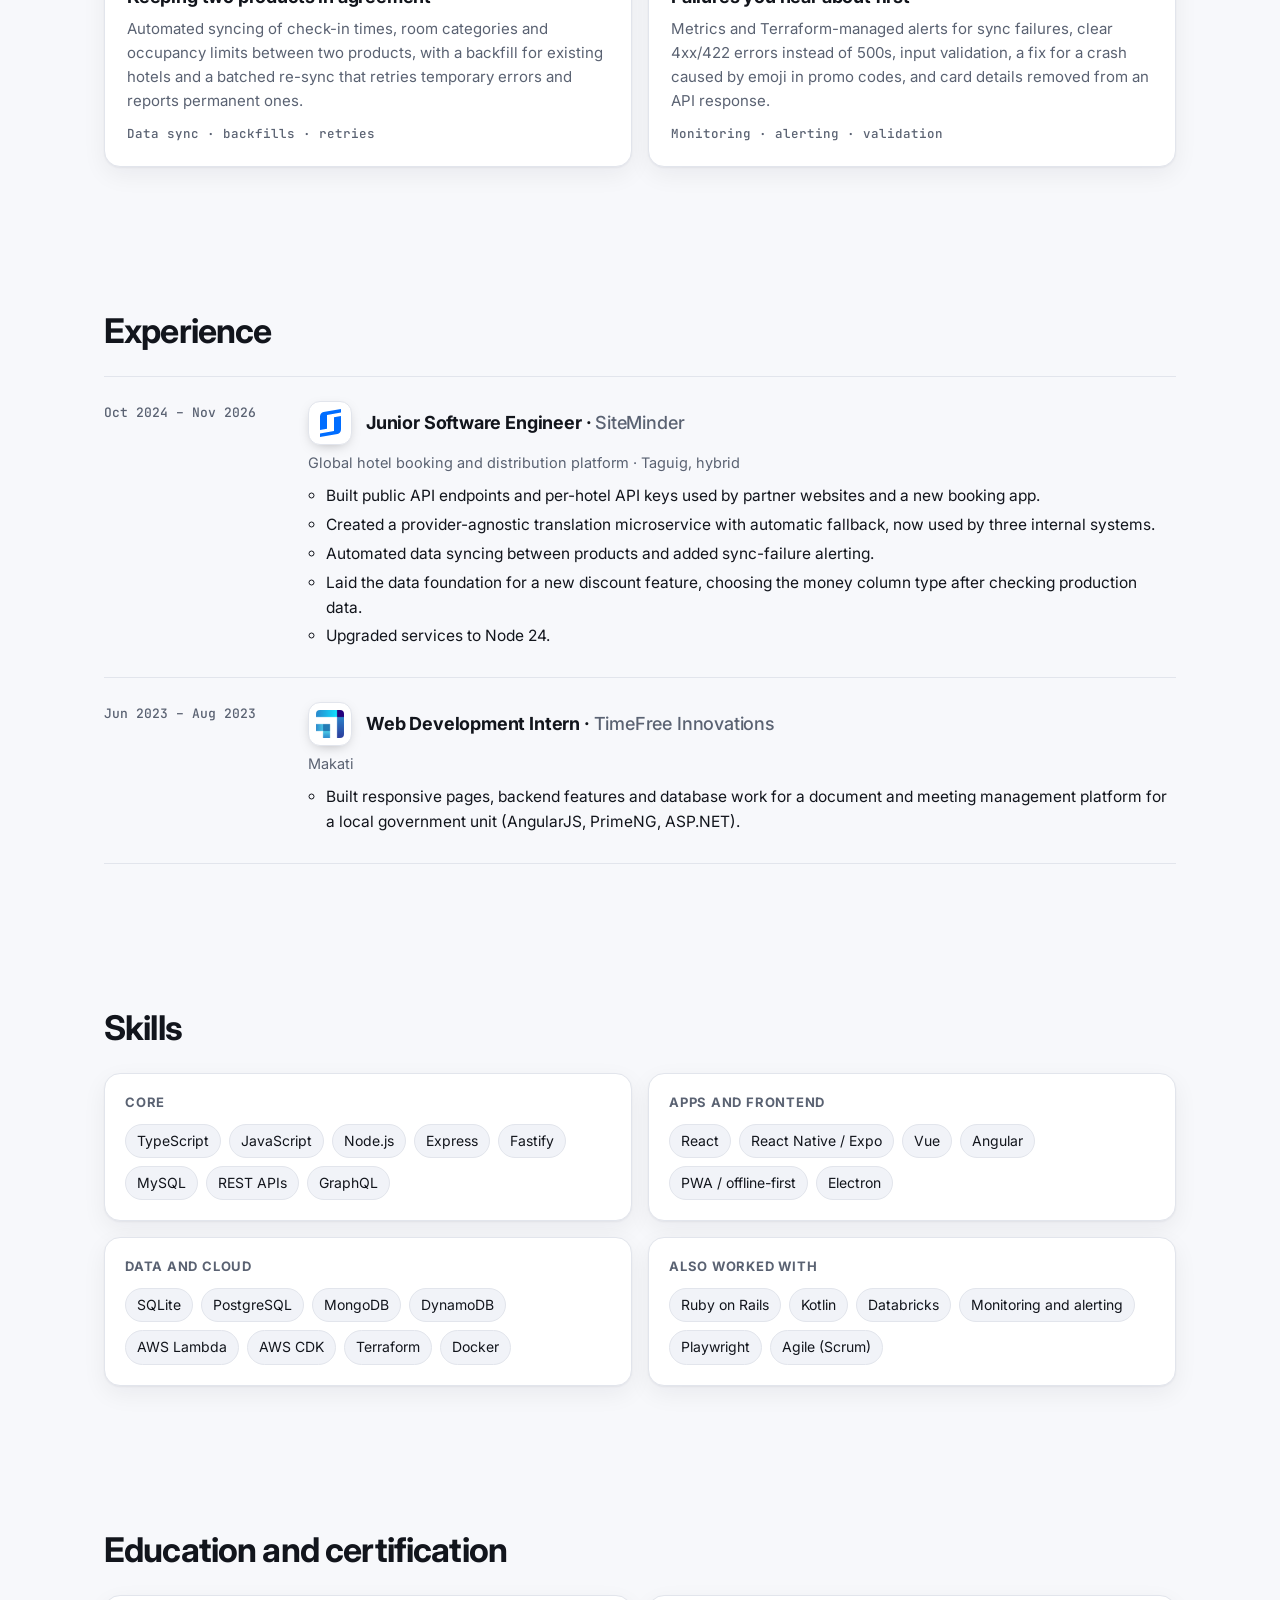
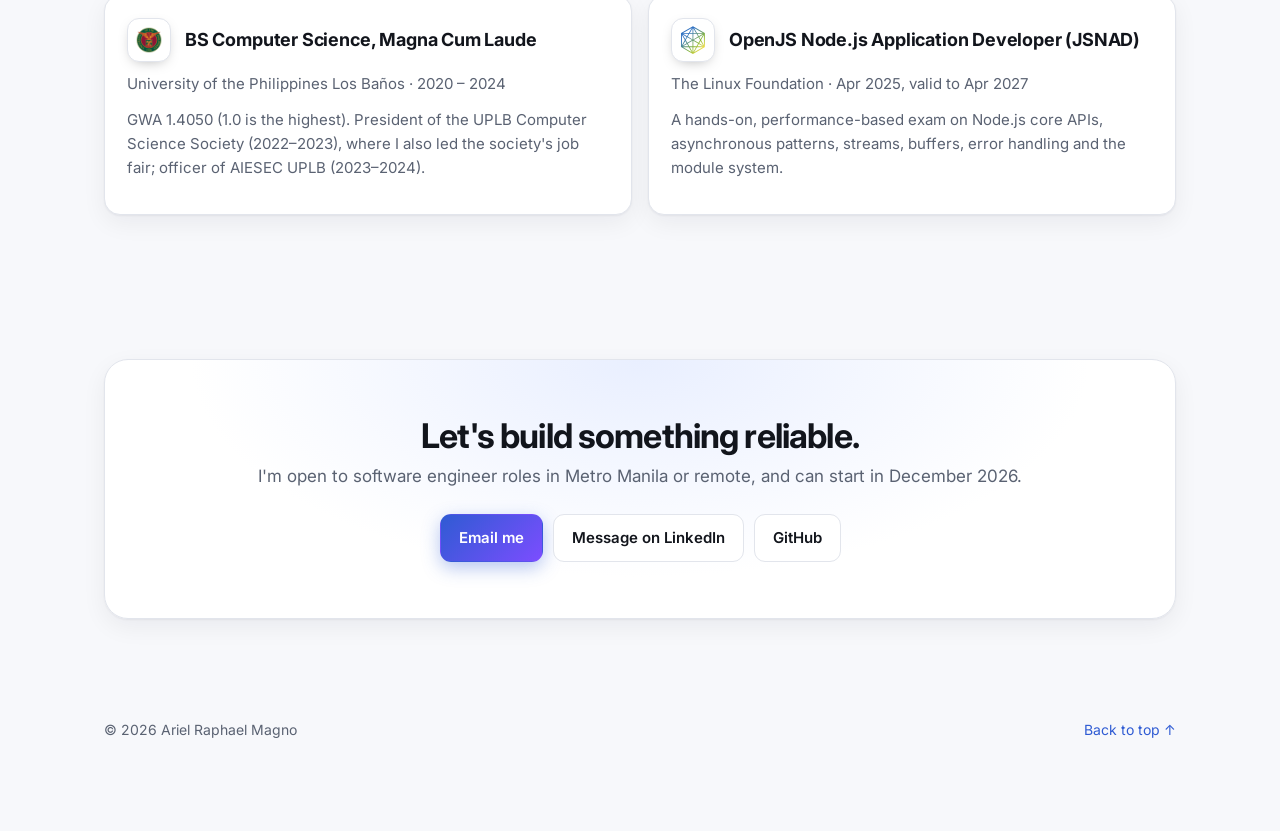
==== commit a7e616b9: "SiteMinder is in Taguig" ====
--- a/index.html
+++ b/index.html
@@ -351,7 +351,7 @@
         <div class="when">Oct 2024 – Nov 2026</div>
         <div>
           <div class="org"><img class="org-logo" src="assets/logos/siteminder.svg" alt="SiteMinder logo" width="44" height="44" loading="lazy"><h4>Junior Software Engineer · <span>SiteMinder</span></h4></div>
-          <p class="muted">Global hotel booking and distribution platform · Makati, hybrid</p>
+          <p class="muted">Global hotel booking and distribution platform · Taguig, hybrid</p>
           <ul>
             <li>Built public API endpoints and per-hotel API keys used by partner websites and a new booking app.</li>
             <li>Created a provider-agnostic translation microservice with automatic fallback, now used by three internal systems.</li>
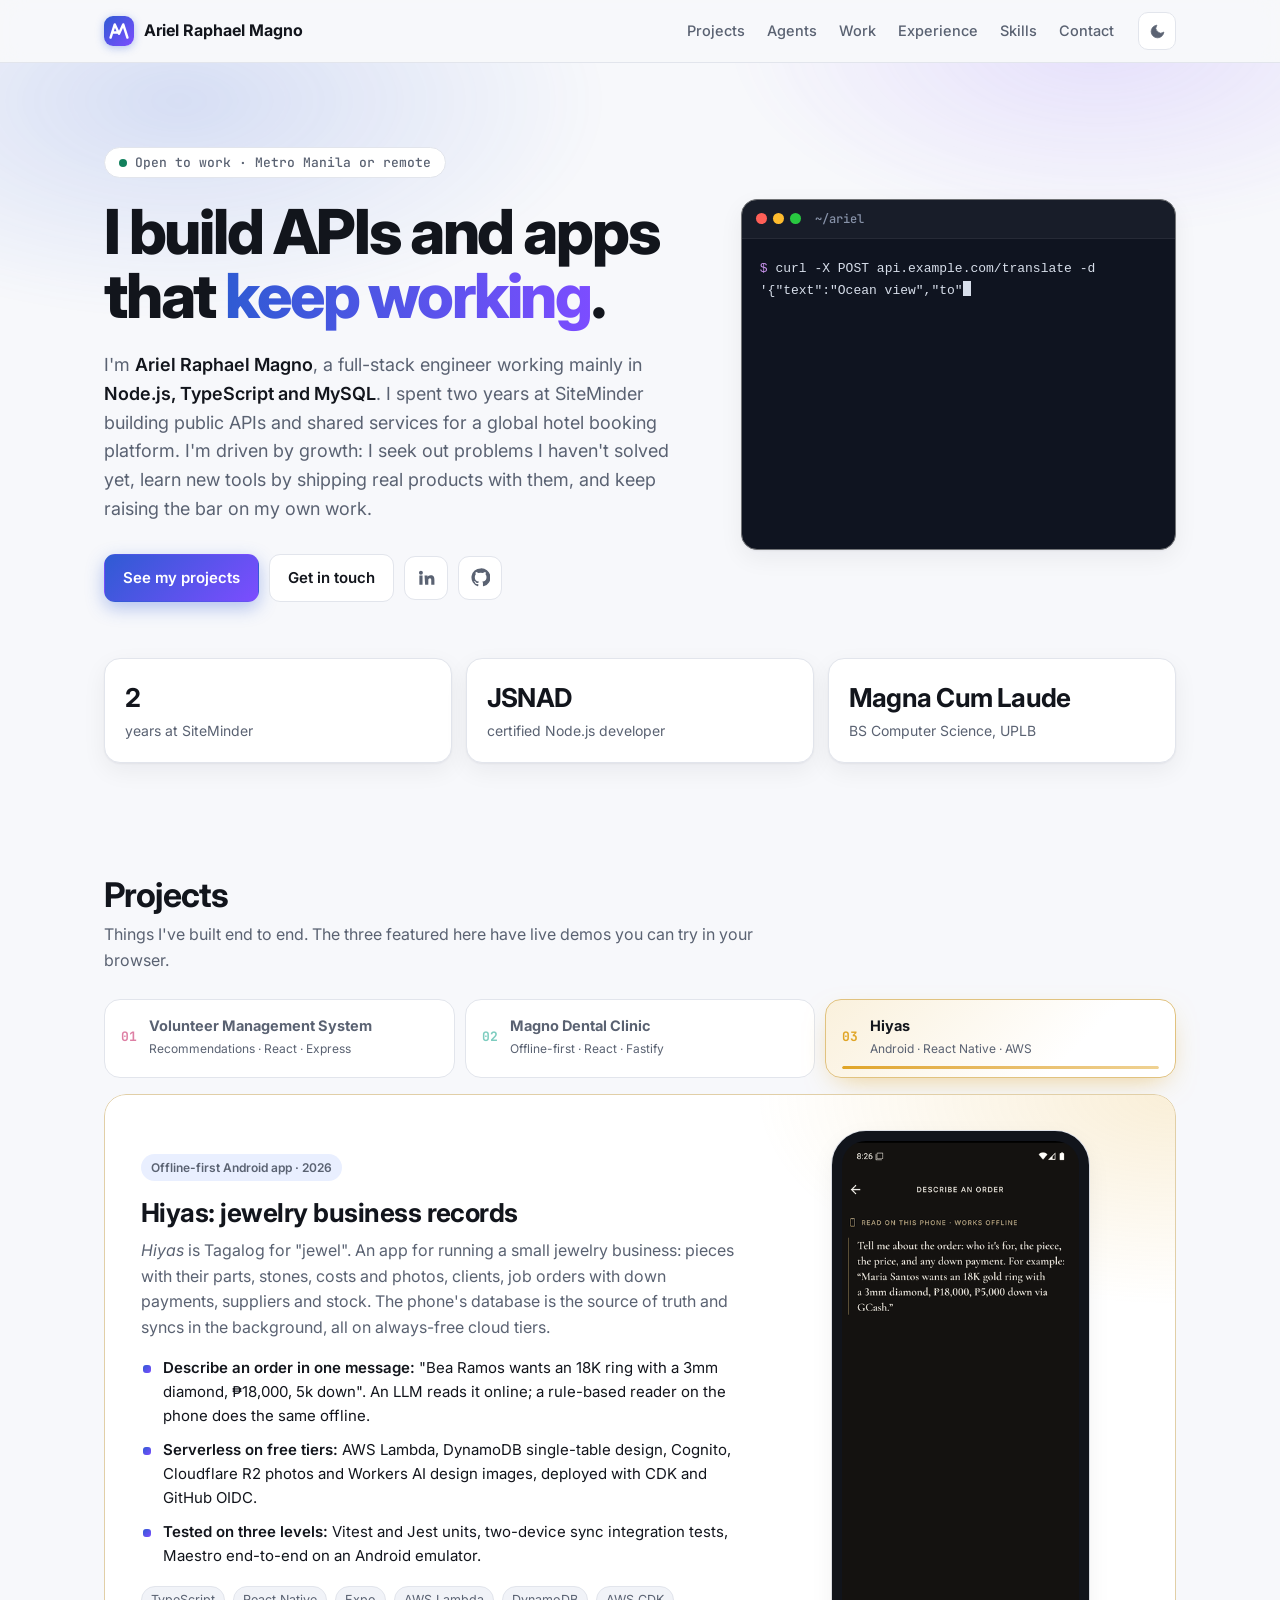
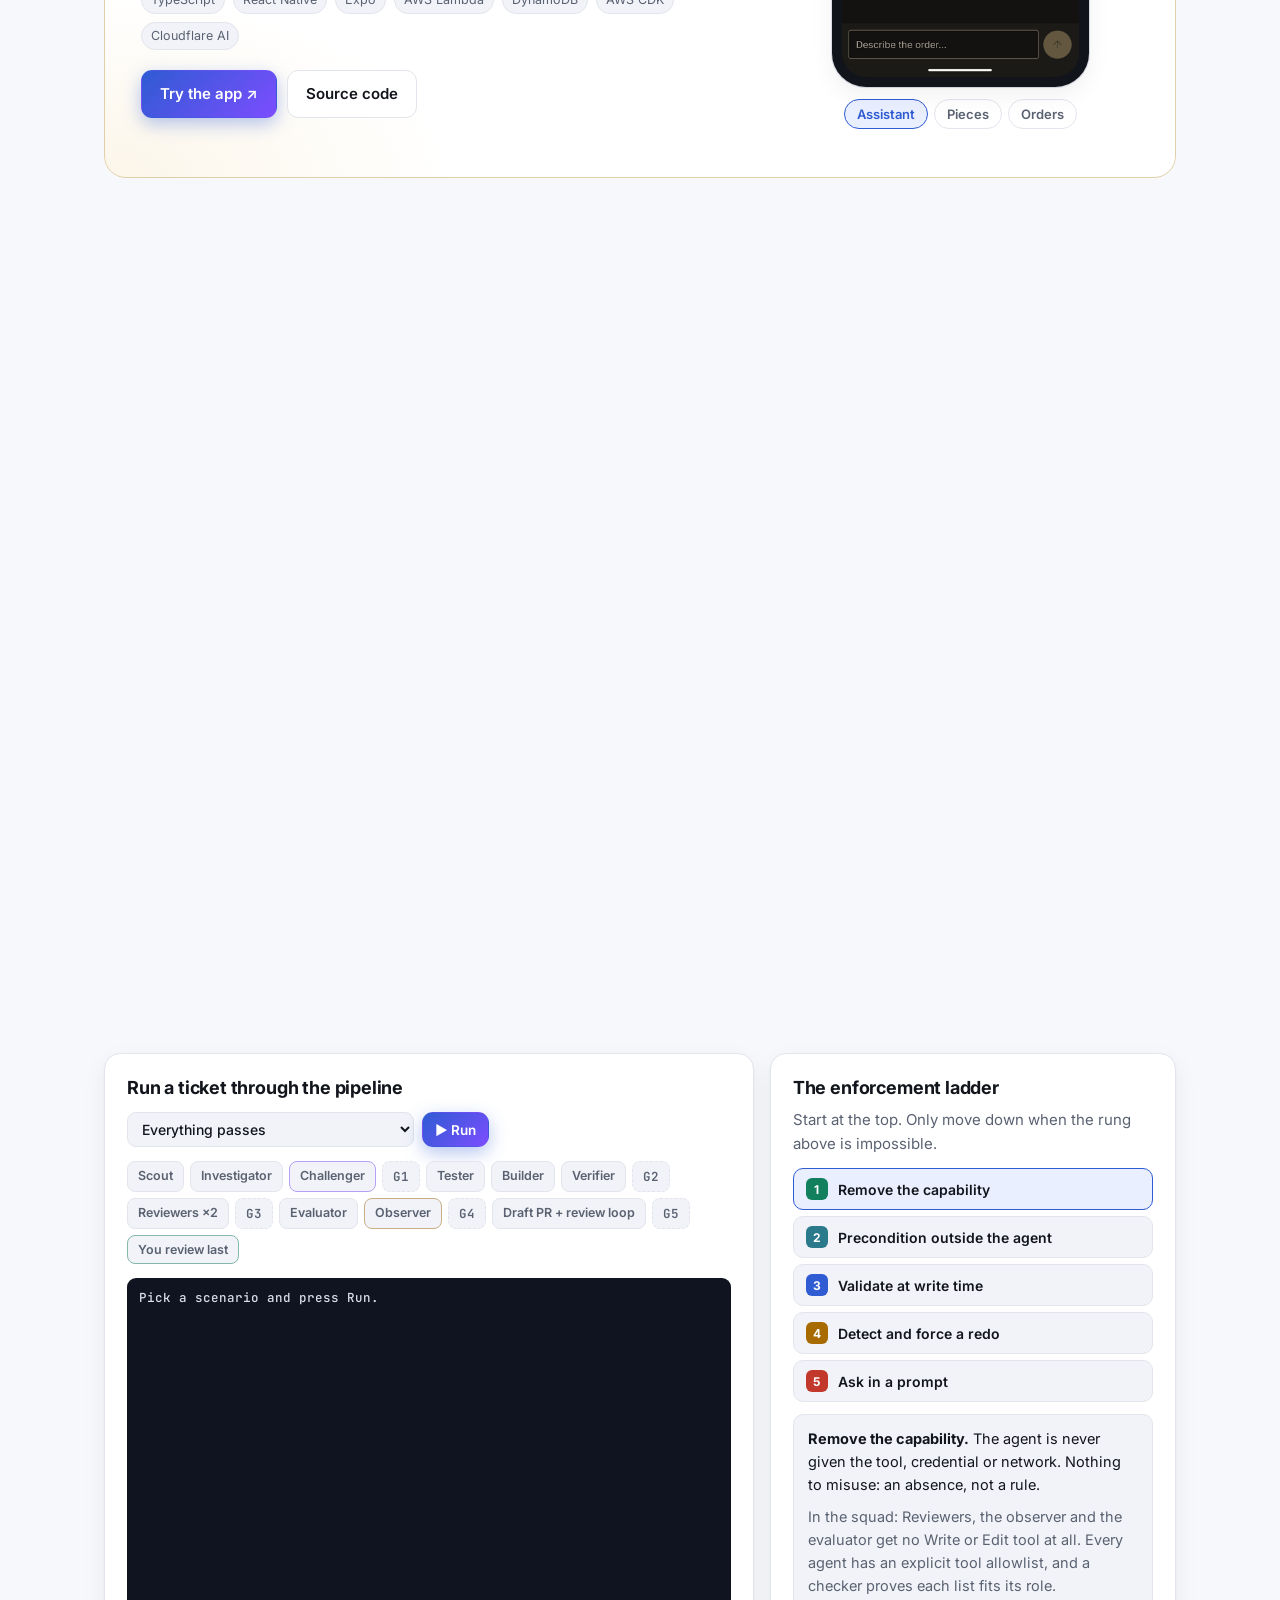
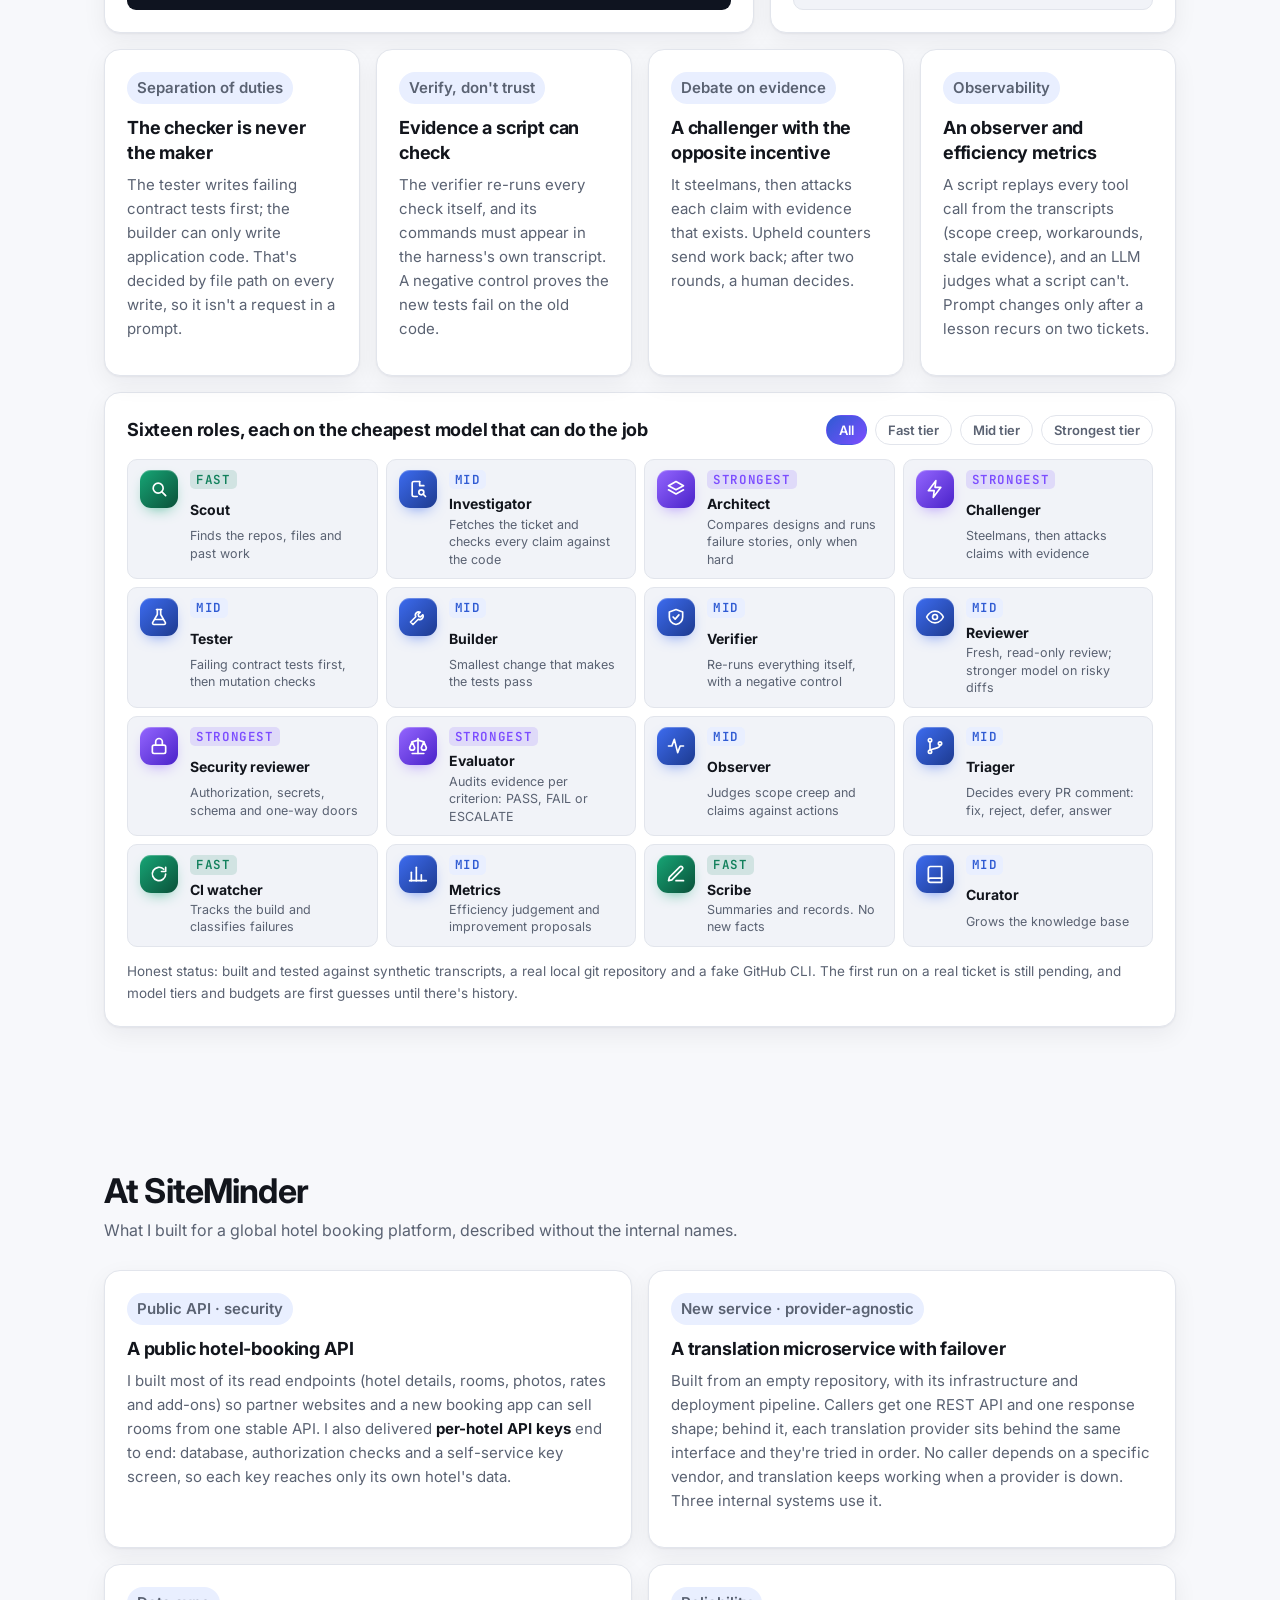
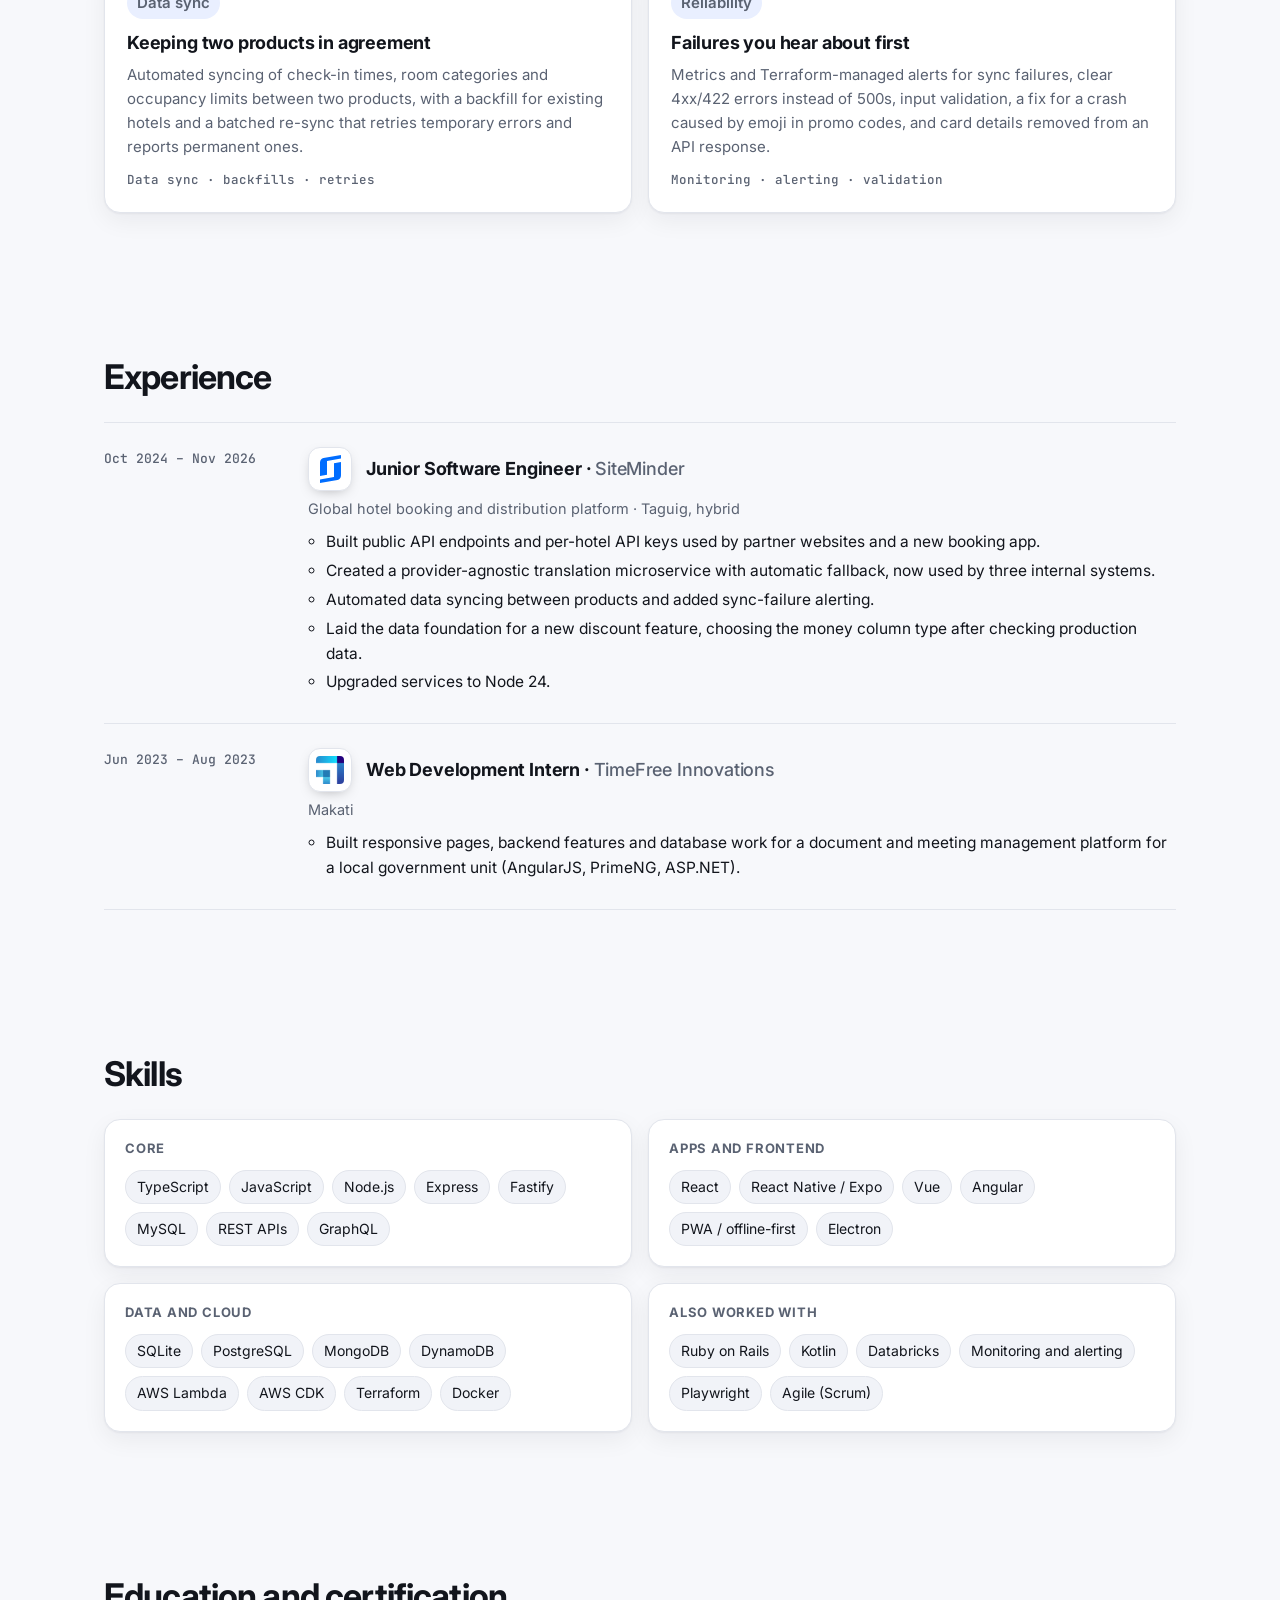
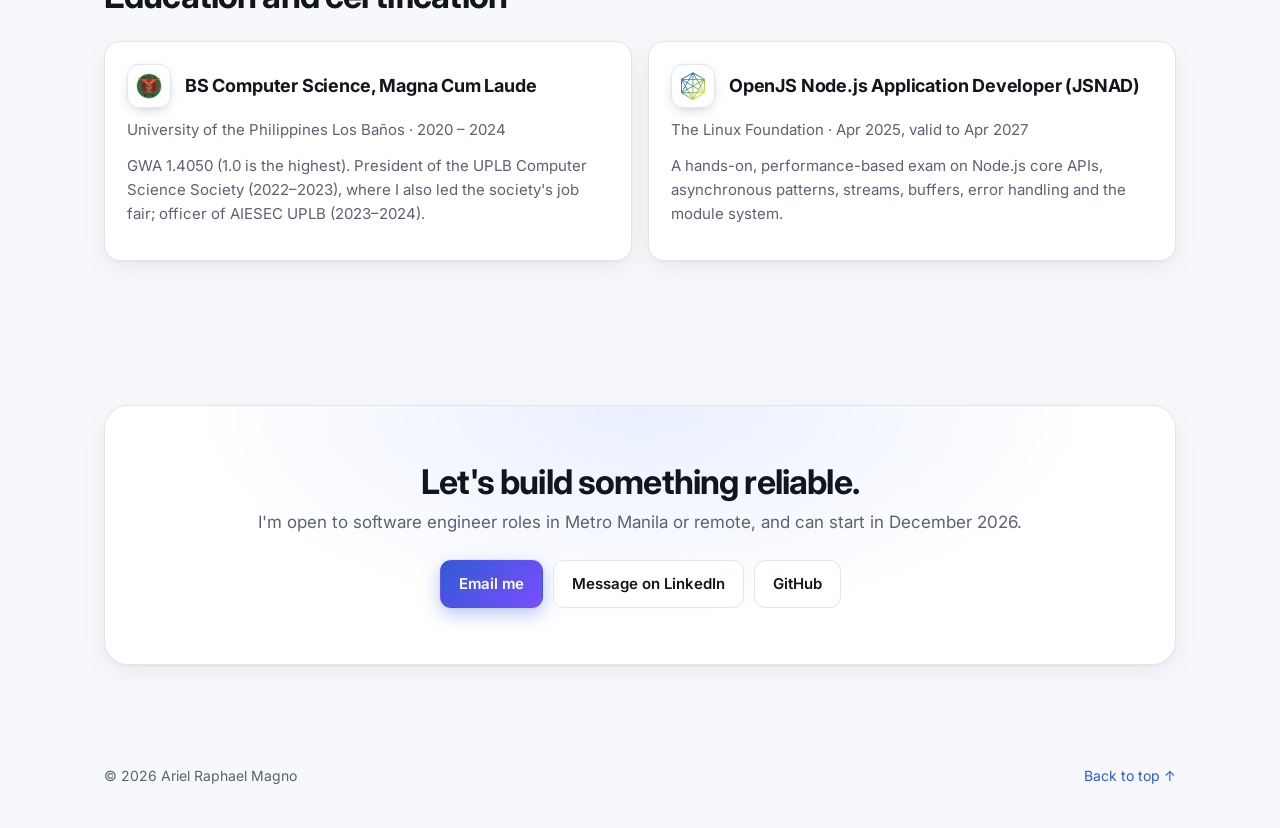
==== commit e83592a8: "Email me: panel with copy, Gmail and mail-app options" ====
--- a/index.html
+++ b/index.html
@@ -406,9 +406,17 @@
       <h2>Let's build something reliable.</h2>
       <p>I'm open to software engineer roles in Metro Manila or remote, and can start in December 2026.</p>
       <div class="cta center">
-        <a class="btn primary" id="mail" href="#contact">Email me</a>
+        <a class="btn primary" id="mail" href="#contact" aria-expanded="false" aria-controls="mail-panel">Email me</a>
         <a class="btn" href="https://www.linkedin.com/in/arfmagno/" target="_blank" rel="noopener">Message on LinkedIn</a>
         <a class="btn" href="https://github.com/arfmagno" target="_blank" rel="noopener">GitHub</a>
+      </div>
+      <div class="mail-panel" id="mail-panel" hidden>
+        <code id="mail-addr"></code>
+        <div class="mail-actions">
+          <button class="btn small" id="mail-copy" type="button">Copy address</button>
+          <a class="btn small" id="mail-gmail" target="_blank" rel="noopener">Open in Gmail ↗</a>
+          <a class="btn small" id="mail-app">Use my mail app</a>
+        </div>
       </div>
     </div>
   </section>
--- a/style.css
+++ b/style.css
@@ -344,3 +344,10 @@
   .js .roster-list li { opacity: 1; transform: none; }
   .roster-list li.live .ag-ico, .pipe li.run::after, .pipe li.done { animation: none; }
 }
+
+/* email panel */
+.mail-panel { margin: 20px auto 0; max-width: 460px; padding: 16px; border-radius: 16px; border: 1px solid var(--line); background: var(--surface); box-shadow: var(--shadow); animation: mail-in .3s cubic-bezier(.2,.7,.2,1); }
+.mail-panel[hidden] { display: none; }
+.mail-panel code { display: block; font: 600 17px "JetBrains Mono", monospace; color: var(--text); margin-bottom: 12px; user-select: all; }
+.mail-actions { display: flex; gap: 8px; justify-content: center; flex-wrap: wrap; }
+@keyframes mail-in { from { opacity: 0; transform: translateY(-6px); } }
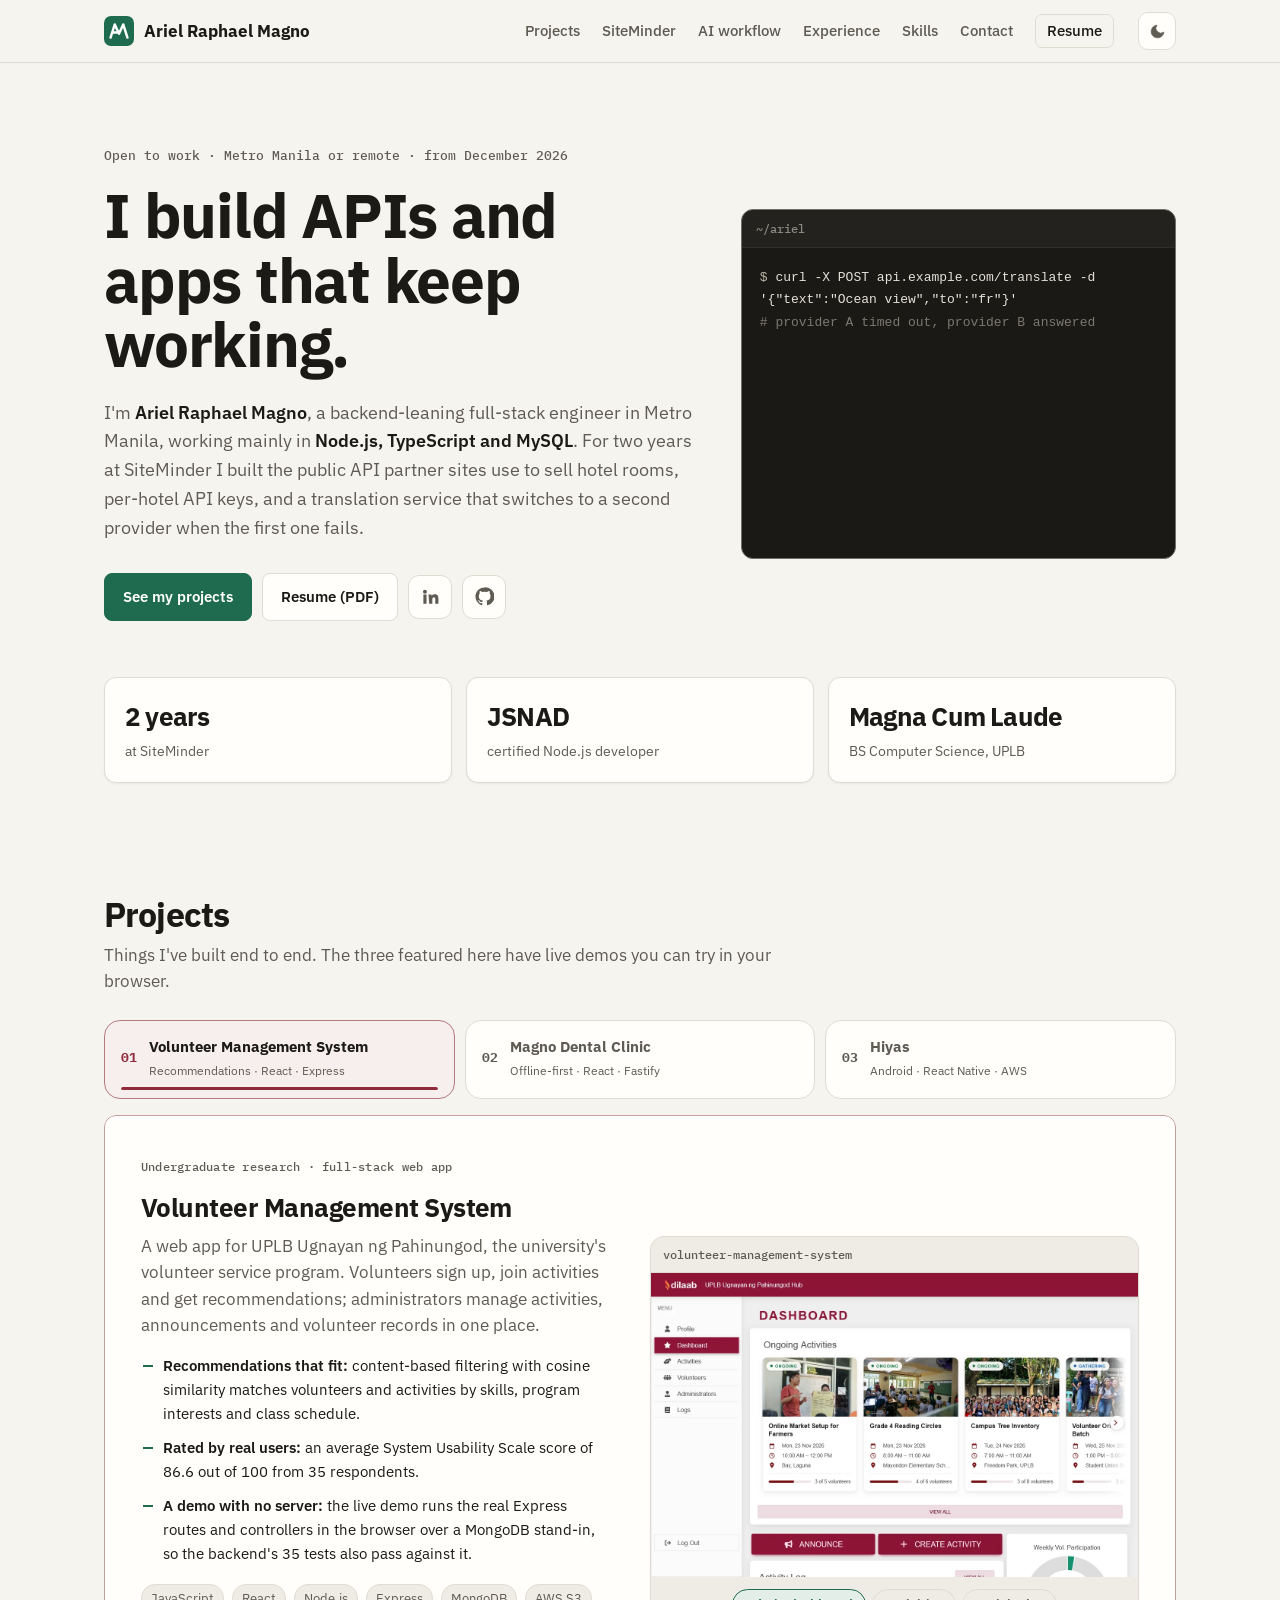
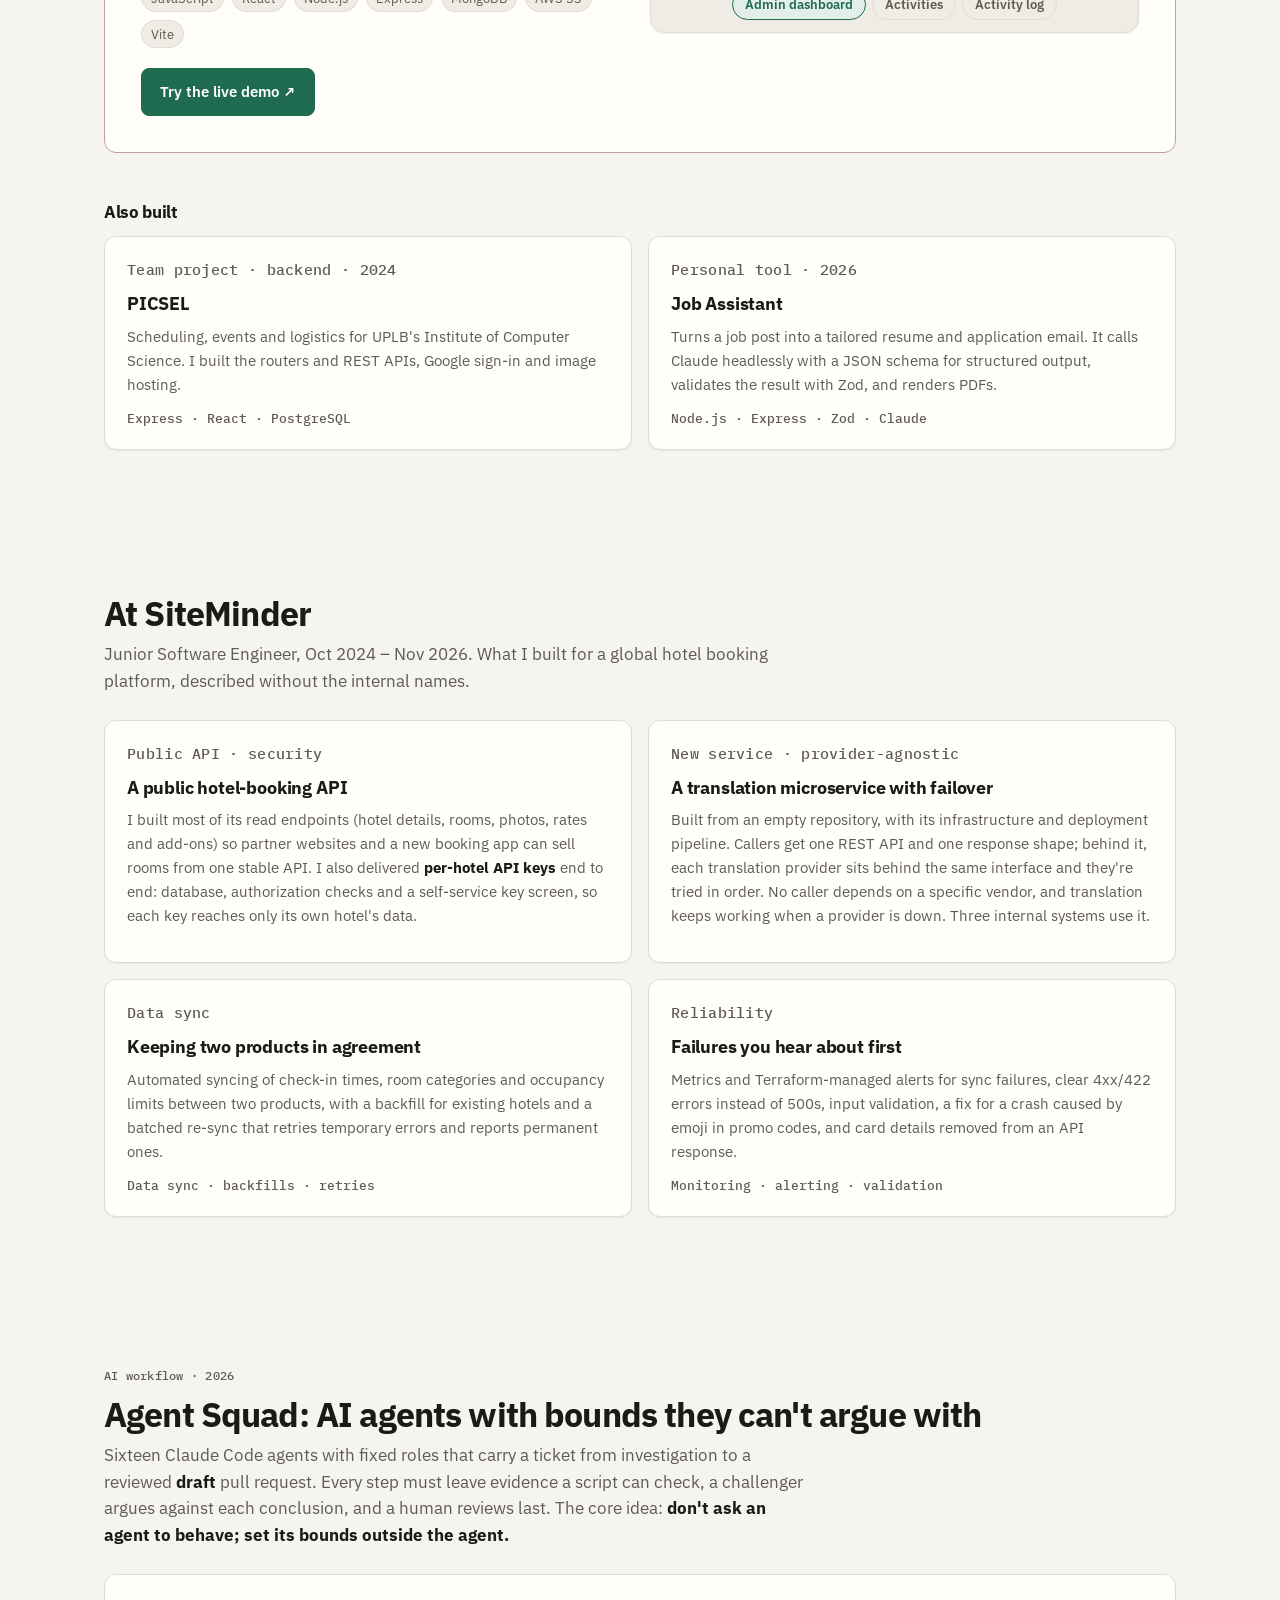
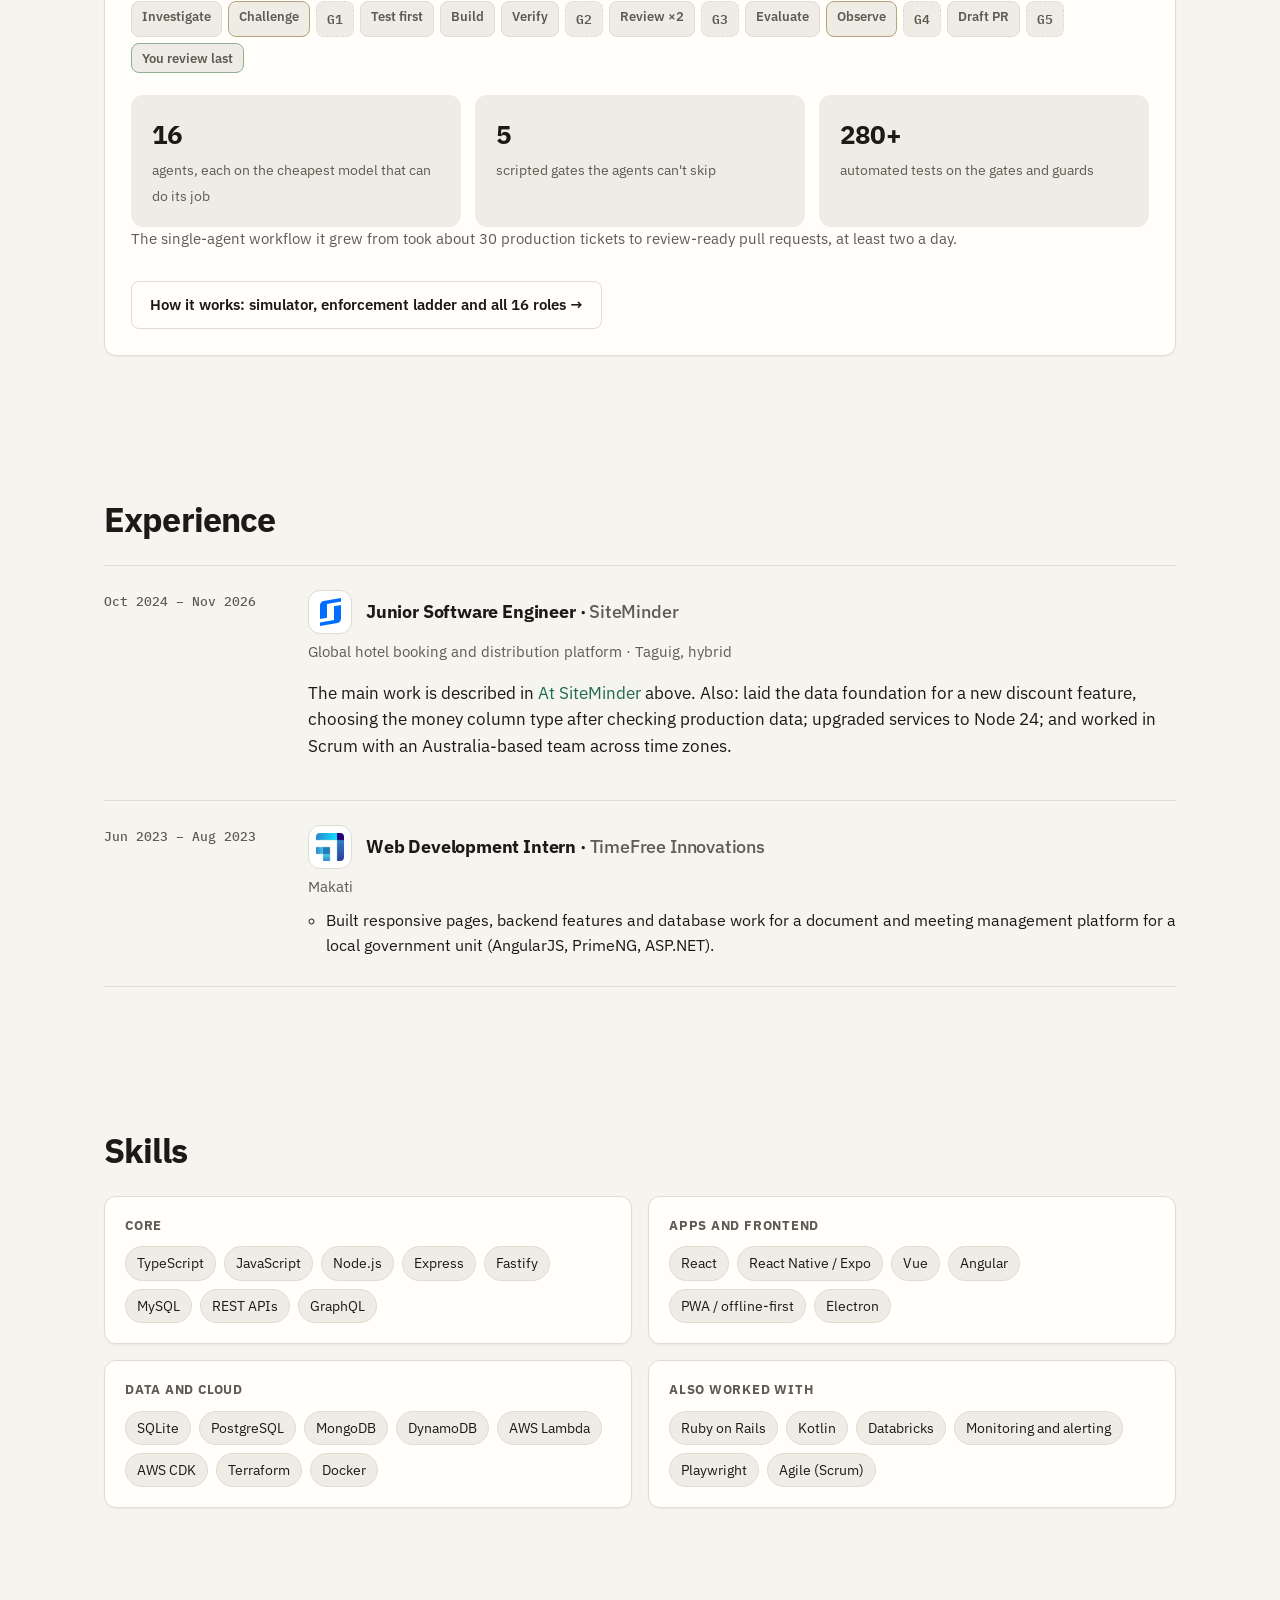
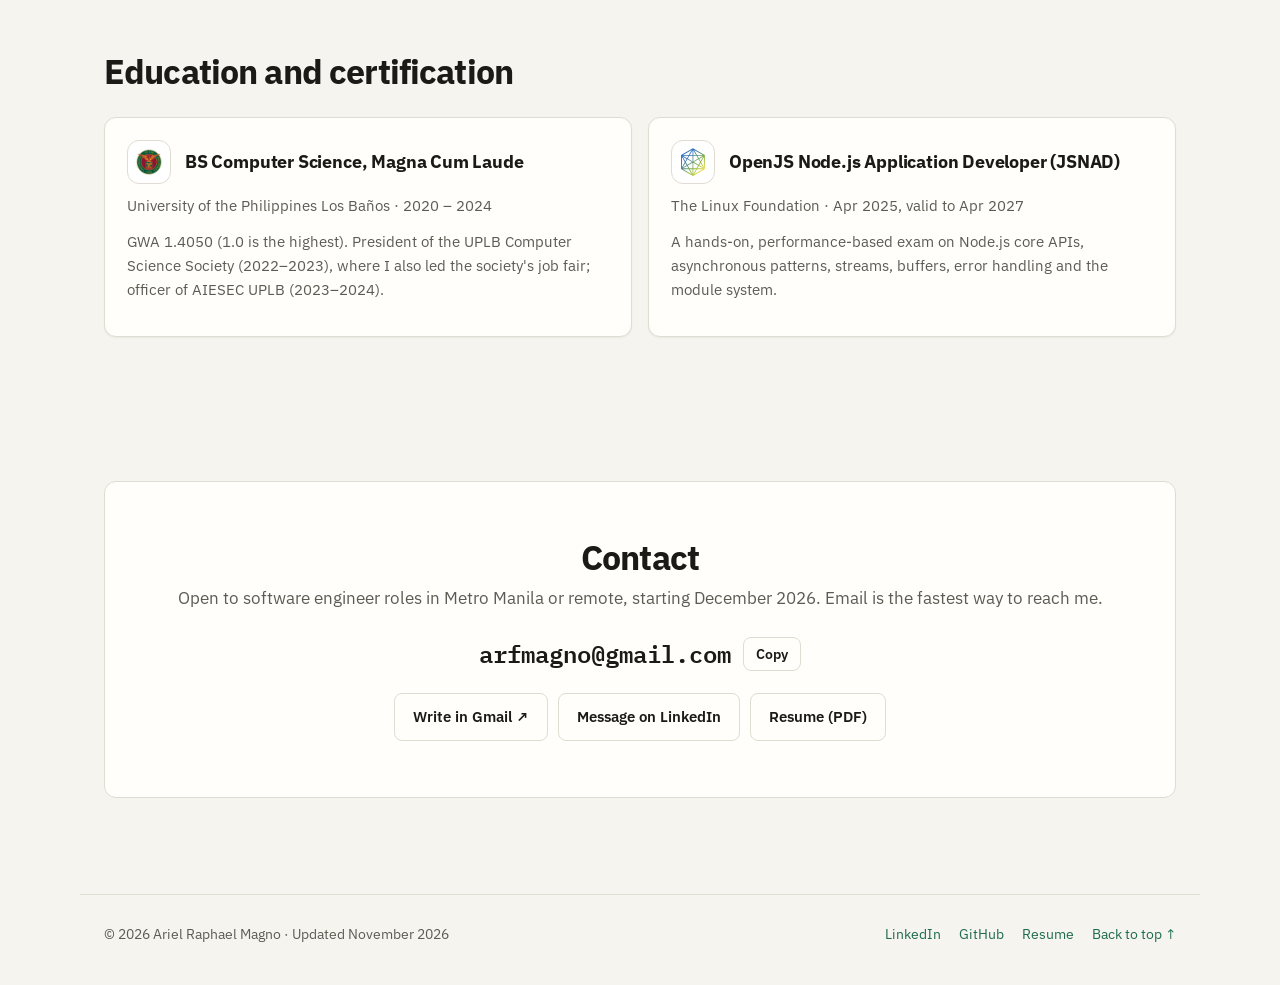
==== commit 386b935d: "Redesign: calmer colours, resume download, agents page Swap the blue/purple gradients for warm neutr" ====
--- a/index.html
+++ b/index.html
@@ -8,11 +8,25 @@
 <meta property="og:title" content="Ariel Raphael Magno · Software Engineer">
 <meta property="og:description" content="Full-stack software engineer. Public APIs, offline-first apps and reliable services in Node.js and TypeScript.">
 <meta property="og:type" content="website">
-<meta property="og:image" content="https://arfmagno.github.io/assets/dental-dashboard.png">
-<link rel="icon" href="data:image/svg+xml,%3Csvg xmlns='http://www.w3.org/2000/svg' viewBox='0 0 32 32'%3E%3Cdefs%3E%3ClinearGradient id='g' x1='0' y1='0' x2='1' y2='1'%3E%3Cstop offset='0' stop-color='#2f5bd3'/%3E%3Cstop offset='1' stop-color='#7c4dff'/%3E%3C/linearGradient%3E%3C/defs%3E%3Crect width='32' height='32' rx='8' fill='url(#g)'/%3E%3Cpath d='M7 23 11.5 9 16 19 20.5 9 25 23M9.2 17.5h4.6' fill='none' stroke='#fff' stroke-width='2.6' stroke-linecap='round' stroke-linejoin='round'/%3E%3C/svg%3E">
+<meta property="og:url" content="https://arfmagno.github.io/">
+<meta property="og:image" content="https://arfmagno.github.io/assets/og-card.png">
+<meta property="og:image:width" content="1200">
+<meta property="og:image:height" content="630">
+<meta property="og:image:alt" content="Ariel Raphael Magno, full-stack software engineer">
+<meta name="twitter:card" content="summary_large_image">
+<link rel="icon" href="data:image/svg+xml,%3Csvg xmlns='http://www.w3.org/2000/svg' viewBox='0 0 32 32'%3E%3Crect width='32' height='32' rx='7' fill='%231f6b4f'/%3E%3Cpath d='M7 23 11.5 9 16 19 20.5 9 25 23M9.2 17.5h4.6' fill='none' stroke='#fff' stroke-width='2.6' stroke-linecap='round' stroke-linejoin='round'/%3E%3C/svg%3E">
+<link rel="canonical" href="https://arfmagno.github.io/">
+<script type="application/ld+json">
+{"@context":"https://schema.org","@type":"Person","name":"Ariel Raphael Magno","jobTitle":"Software Engineer",
+ "url":"https://arfmagno.github.io/","email":"mailto:arfmagno@gmail.com",
+ "address":{"@type":"PostalAddress","addressLocality":"Metro Manila","addressCountry":"PH"},
+ "alumniOf":{"@type":"CollegeOrUniversity","name":"University of the Philippines Los Baños"},
+ "knowsAbout":["Node.js","TypeScript","MySQL","REST APIs","React","React Native"],
+ "sameAs":["https://www.linkedin.com/in/arfmagno/","https://github.com/arfmagno"]}
+</script>
 <link rel="preconnect" href="https://fonts.googleapis.com">
 <link rel="preconnect" href="https://fonts.gstatic.com" crossorigin>
-<link href="https://fonts.googleapis.com/css2?family=Inter:wght@400;500;600;700;800&family=JetBrains+Mono:wght@500&display=swap" rel="stylesheet">
+<link href="https://fonts.googleapis.com/css2?family=IBM+Plex+Sans:wght@400;500;600;700&family=IBM+Plex+Mono:wght@400;500&display=swap" rel="stylesheet">
 <link rel="stylesheet" href="style.css">
 </head>
 <body>
@@ -24,11 +38,12 @@
     <a class="brand" href="#top"><span class="logo" aria-hidden="true"><svg viewBox="0 0 32 32"><path d="M7 23 11.5 9 16 19 20.5 9 25 23M9.2 17.5h4.6" fill="none" stroke="#fff" stroke-width="2.6" stroke-linecap="round" stroke-linejoin="round"/></svg></span>Ariel Raphael Magno</a>
     <nav aria-label="Sections">
       <a href="#projects">Projects</a>
-      <a href="#agents">Agents</a>
-      <a href="#work">Work</a>
+      <a href="#work">SiteMinder</a>
+      <a href="#agents">AI workflow</a>
       <a href="#experience">Experience</a>
       <a href="#skills">Skills</a>
       <a href="#contact">Contact</a>
+      <a class="nav-resume" href="assets/Ariel_Raphael_Magno_Resume.pdf" target="_blank" rel="noopener">Resume</a>
     </nav>
     <button class="theme" type="button" aria-label="Toggle dark mode" title="Toggle dark mode">
       <svg class="moon" viewBox="0 0 24 24" aria-hidden="true"><path d="M21 12.8A9 9 0 1 1 11.2 3a7 7 0 0 0 9.8 9.8z"/></svg>
@@ -40,26 +55,26 @@
 <main id="main">
   <!-- HERO -->
   <section class="hero" id="top">
-    <div class="glow" aria-hidden="true"></div>
+
     <div class="wrap hero-grid">
       <div>
-        <p class="eyebrow"><span class="dot"></span>Open to work · Metro Manila or remote</p>
-        <h1>I build APIs and apps that <span class="grad">keep working</span>.</h1>
-        <p class="lede">I'm <strong>Ariel Raphael Magno</strong>, a full-stack engineer working mainly in <strong>Node.js, TypeScript and MySQL</strong>. I spent two years at SiteMinder building public APIs and shared services for a global hotel booking platform. I'm driven by growth: I seek out problems I haven't solved yet, learn new tools by shipping real products with them, and keep raising the bar on my own work.</p>
+        <p class="eyebrow">Open to work · Metro Manila or remote · from December 2026</p>
+        <h1>I build APIs and apps that keep working.</h1>
+        <p class="lede">I'm <strong>Ariel Raphael Magno</strong>, a backend-leaning full-stack engineer in Metro Manila, working mainly in <strong>Node.js, TypeScript and MySQL</strong>. For two years at SiteMinder I built the public API partner sites use to sell hotel rooms, per-hotel API keys, and a translation service that switches to a second provider when the first one fails.</p>
         <div class="cta">
           <a class="btn primary" href="#projects">See my projects</a>
-          <a class="btn" href="#contact">Get in touch</a>
+          <a class="btn" href="assets/Ariel_Raphael_Magno_Resume.pdf" target="_blank" rel="noopener">Resume (PDF)</a>
           <a class="icon-btn" href="https://www.linkedin.com/in/arfmagno/" target="_blank" rel="noopener" aria-label="LinkedIn"><svg viewBox="0 0 24 24"><path d="M4.98 3.5a2.5 2.5 0 1 1 0 5 2.5 2.5 0 0 1 0-5zM3 9.5h4V21H3zM9.5 9.5h3.8v1.6h.1c.5-1 1.8-2 3.8-2 4 0 4.8 2.6 4.8 6V21h-4v-5.1c0-1.2 0-2.8-1.7-2.8s-2 1.3-2 2.7V21h-4z"/></svg></a>
           <a class="icon-btn" href="https://github.com/arfmagno" target="_blank" rel="noopener" aria-label="GitHub"><svg viewBox="0 0 24 24"><path d="M12 .5a11.5 11.5 0 0 0-3.6 22.4c.6.1.8-.3.8-.6v-2c-3.2.7-3.9-1.5-3.9-1.5-.5-1.3-1.3-1.7-1.3-1.7-1-.7.1-.7.1-.7 1.2.1 1.8 1.2 1.8 1.2 1 1.8 2.8 1.3 3.5 1 .1-.8.4-1.3.7-1.6-2.6-.3-5.3-1.3-5.3-5.7 0-1.3.5-2.3 1.2-3.1-.1-.3-.5-1.5.1-3.1 0 0 1-.3 3.2 1.2a11 11 0 0 1 5.8 0c2.2-1.5 3.2-1.2 3.2-1.2.6 1.6.2 2.8.1 3.1.8.8 1.2 1.9 1.2 3.1 0 4.4-2.7 5.4-5.3 5.7.4.4.8 1.1.8 2.2v3.3c0 .3.2.7.8.6A11.5 11.5 0 0 0 12 .5z"/></svg></a>
         </div>
       </div>
       <div class="term reveal" aria-label="Example call to a translation API with automatic fallback">
-        <div class="term-bar"><i></i><i></i><i></i><span>~/ariel</span></div>
+        <div class="term-bar"><span>~/ariel</span></div>
         <pre class="term-body"><code id="term"></code></pre>
       </div>
     </div>
     <ul class="wrap facts reveal" aria-label="Highlights">
-      <li><b data-count="2">2</b><span>years at SiteMinder</span></li>
+      <li><b>2 years</b><span>at SiteMinder</span></li>
       <li><b>JSNAD</b><span>certified Node.js developer</span></li>
       <li><b>Magna Cum Laude</b><span>BS Computer Science, UPLB</span></li>
     </ul>
@@ -74,17 +89,17 @@
 
     <div class="showcase reveal" data-showcase>
       <div class="showcase-tabs" role="tablist" aria-label="Featured projects">
-          <button role="tab" aria-selected="true" aria-controls="feat-vms" style="--c:#c2185b">
+          <button role="tab" aria-selected="true" aria-controls="feat-vms" style="--c:#8e2a3b">
             <span class="st-num">01</span>
             <span class="st-text"><b>Volunteer Management System</b><small>Recommendations · React · Express</small></span>
             <span class="st-bar"><i></i></span>
           </button>
-          <button role="tab" aria-selected="false" aria-controls="feat-dental" style="--c:#14a38b">
+          <button role="tab" aria-selected="false" aria-controls="feat-dental" style="--c:#2c7a72">
             <span class="st-num">02</span>
             <span class="st-text"><b>Magno Dental Clinic</b><small>Offline-first · React · Fastify</small></span>
             <span class="st-bar"><i></i></span>
           </button>
-          <button role="tab" aria-selected="false" aria-controls="feat-hiyas" style="--c:#e0a526">
+          <button role="tab" aria-selected="false" aria-controls="feat-hiyas" style="--c:#8a5f14">
             <span class="st-num">03</span>
             <span class="st-text"><b>Hiyas</b><small>Android · React Native · AWS</small></span>
             <span class="st-bar"><i></i></span>
@@ -92,7 +107,7 @@
       </div>
       <div class="showcase-viewport">
         <div class="showcase-track">
-    <article id="feat-vms" style="--c:#c2185b" role="tabpanel" aria-roledescription="slide" class="feature slide">
+    <article id="feat-vms" style="--c:#8e2a3b" role="tabpanel" aria-roledescription="slide" class="feature slide">
       <div class="feature-text">
         <p class="tag">Undergraduate research · full-stack web app</p>
         <h3>Volunteer Management System</h3>
@@ -108,11 +123,11 @@
         </div>
       </div>
       <div class="gallery browser" data-gallery>
-        <div class="browser-bar"><i></i><i></i><i></i><span>volunteer-management-system</span></div>
+        <div class="browser-bar"><span>volunteer-management-system</span></div>
         <div class="shots">
-          <img src="assets/vms-admin-dashboard.png" alt="Admin dashboard with ongoing activities and participation chart" width="1280" height="800" loading="lazy" class="on">
-          <img src="assets/vms-activities.png" alt="Activities a volunteer can join, with dates, places and open slots" width="1280" height="800" loading="lazy">
-          <img src="assets/vms-logs.png" alt="Searchable, paged activity log for administrators" width="1280" height="800" loading="lazy">
+          <img src="assets/vms-admin-dashboard.webp" alt="Admin dashboard with ongoing activities and participation chart" width="1280" height="800" class="on">
+          <img src="assets/vms-activities.webp" alt="Activities a volunteer can join, with dates, places and open slots" width="1280" height="800" loading="lazy">
+          <img src="assets/vms-logs.webp" alt="Searchable, paged activity log for administrators" width="1280" height="800" loading="lazy">
         </div>
         <div class="thumbs" role="tablist" aria-label="Volunteer Management System screenshots">
           <button role="tab" aria-selected="true">Admin dashboard</button>
@@ -122,7 +137,7 @@
       </div>
     </article>
 
-    <article id="feat-dental" style="--c:#14a38b" role="tabpanel" aria-roledescription="slide" class="feature slide">
+    <article id="feat-dental" style="--c:#2c7a72" role="tabpanel" aria-roledescription="slide" class="feature slide">
       <div class="feature-text">
         <p class="tag">Offline-first web and desktop app · 2026</p>
         <h3>Magno Dental Clinic</h3>
@@ -139,11 +154,11 @@
         </div>
       </div>
       <div class="gallery browser" data-gallery>
-        <div class="browser-bar"><i></i><i></i><i></i><span>dental-clinic-mgt-system</span></div>
+        <div class="browser-bar"><span>dental-clinic-mgt-system</span></div>
         <div class="shots">
-          <img src="assets/dental-dashboard.png" alt="Dental clinic dashboard" width="1280" height="800" loading="lazy" class="on">
-          <img src="assets/dental-dental-chart.png" alt="FDI dental chart with conditions drawn on each tooth" width="1280" height="800" loading="lazy">
-          <img src="assets/dental-reports.png" alt="Reports: collections, unpaid balances and common procedures" width="1280" height="800" loading="lazy">
+          <img src="assets/dental-dashboard.webp" alt="Dental clinic dashboard" width="1280" height="800" loading="lazy" class="on">
+          <img src="assets/dental-dental-chart.webp" alt="FDI dental chart with conditions drawn on each tooth" width="1280" height="800" loading="lazy">
+          <img src="assets/dental-reports.webp" alt="Reports: collections, unpaid balances and common procedures" width="1280" height="800" loading="lazy">
         </div>
         <div class="thumbs" role="tablist" aria-label="Dental clinic screenshots">
           <button role="tab" aria-selected="true">Dashboard</button>
@@ -153,7 +168,7 @@
       </div>
     </article>
 
-    <article id="feat-hiyas" style="--c:#e0a526" role="tabpanel" aria-roledescription="slide" class="feature flip slide">
+    <article id="feat-hiyas" style="--c:#8a5f14" role="tabpanel" aria-roledescription="slide" class="feature flip slide">
       <div class="feature-text">
         <p class="tag">Offline-first Android app · 2026</p>
         <h3>Hiyas: jewelry business records</h3>
@@ -172,8 +187,8 @@
       <div class="gallery phone" data-gallery>
         <div class="shots">
           <img src="assets/hiyas-assistant.gif" alt="Describing an order in one message to the assistant" width="360" height="800" loading="lazy" class="on">
-          <img src="assets/hiyas-pieces-light.png" alt="Pieces list in the light theme" width="540" height="1200" loading="lazy">
-          <img src="assets/hiyas-orders-dark.png" alt="Completed orders for a month, dark theme" width="540" height="1200" loading="lazy">
+          <img src="assets/hiyas-pieces-light.webp" alt="Pieces list in the light theme" width="540" height="1200" loading="lazy">
+          <img src="assets/hiyas-orders-dark.webp" alt="Completed orders for a month, dark theme" width="540" height="1200" loading="lazy">
         </div>
         <div class="thumbs" role="tablist" aria-label="Hiyas screenshots">
           <button role="tab" aria-selected="true">Assistant</button>
@@ -186,160 +201,78 @@
       </div>
     </div>
 
-    <div class="filters reveal" role="group" aria-label="Filter projects by technology">
-      <button class="on" data-filter="all">All</button>
-      <button data-filter="ts">TypeScript</button>
-      <button data-filter="react">React / React Native</button>
-      <button data-filter="node">Node.js</button>
-      <button data-filter="aws">Cloud</button>
-    </div>
-    <div class="cards three" id="project-cards">
-      <article class="card reveal" data-tags="react node aws">
-        <p class="tag">Thesis · live demo</p>
-        <h4>Volunteer Management System</h4>
-        <p>Matches volunteers and activities for UPLB Ugnayan ng Pahinungod by skills, interests and class schedule, using content-based filtering with cosine similarity. Scored 86.6 on the System Usability Scale with 35 users.</p>
-        <p class="stack">React · Express · MongoDB · S3</p>
-        <a class="more" href="vms/" target="_blank" rel="noopener">Try the demo ↗</a>
-      </article>
-      <article class="card reveal" data-tags="ts react node">
-        <p class="tag">Live demo</p>
-        <h4>Magno Dental Clinic</h4>
-        <p>Offline-first records, dental charts and payments; web, desktop and a static demo from one codebase.</p>
-        <p class="stack">React · Fastify · SQLite · Electron</p>
-        <a class="more" href="https://arfmagno.github.io/dental-clinic-mgt-system/" target="_blank" rel="noopener">Open demo ↗</a>
-      </article>
-      <article class="card reveal" data-tags="ts react aws node">
-        <p class="tag">Live demo</p>
-        <h4>Hiyas jewelry app</h4>
-        <p>Offline-first Android app with order-reading AI, serverless sync and free-tier cloud infrastructure.</p>
-        <p class="stack">React Native · Lambda · DynamoDB · CDK</p>
-        <a class="more" href="https://arfmagno.github.io/jewelry-mgt-mobile-app/" target="_blank" rel="noopener" data-phone>Try the app ↗</a>
-      </article>
-      <article class="card reveal" data-tags="react node">
-        <p class="tag">Team project · backend</p>
-        <h4>PICSEL</h4>
+    <h3 class="also reveal">Also built</h3>
+    <div class="cards two" id="project-cards">
+      <article class="card reveal">
+        <p class="tag">Team project · backend · 2024</p>
+        <h3 class="sm">PICSEL</h3>
         <p>Scheduling, events and logistics for UPLB's Institute of Computer Science. I built the routers and REST APIs, Google sign-in and image hosting.</p>
         <p class="stack">Express · React · PostgreSQL</p>
       </article>
-    </div>
-  </section>
-
-  <!-- AGENTS -->
-  <section class="wrap section" id="agents">
-    <div class="head reveal">
-      <p class="tag">Agentic engineering · 2026</p>
-      <h2>Agent Squad: AI agents with bounds they can't argue with</h2>
-      <p class="sub">Sixteen Claude Code agents with fixed roles that carry a ticket from investigation to a reviewed <b>draft</b> pull request, prove every step with evidence a script can check, argue against their own conclusions, and stop for a human only on exceptions. The core idea: <b>don't ask an agent to behave; set its bounds outside the agent.</b></p>
-    </div>
-
-    <div class="agent-grid">
-      <!-- pipeline simulator -->
-      <div class="sim card big reveal">
-        <div class="sim-head">
-          <h4>Run a ticket through the pipeline</h4>
-          <div class="sim-controls">
-            <label class="sr" for="scenario">Scenario</label>
-            <select id="scenario">
-              <option value="happy">Everything passes</option>
-              <option value="test-edit">Builder tries to edit a test</option>
-              <option value="reviewer-write">Reviewer tries to fix the code</option>
-              <option value="weak-tests">New tests also pass on the old code</option>
-              <option value="challenge">Challenger finds a real flaw</option>
-              <option value="push">Orchestrator pushes to main</option>
-            </select>
-            <button class="btn small primary" id="sim-run">▶ Run</button>
-          </div>
-        </div>
-        <ol class="pipe" id="pipe">
-          <li data-step="scout">Scout</li>
-          <li data-step="investigator">Investigator</li>
-          <li data-step="challenge1" class="ch">Challenger</li>
-          <li data-step="G1" class="gate">G1</li>
-          <li data-step="tester">Tester</li>
-          <li data-step="builder">Builder</li>
-          <li data-step="verifier">Verifier</li>
-          <li data-step="G2" class="gate">G2</li>
-          <li data-step="reviewers">Reviewers ×2</li>
-          <li data-step="G3" class="gate">G3</li>
-          <li data-step="evaluator">Evaluator</li>
-          <li data-step="observer" class="ob">Observer</li>
-          <li data-step="G4" class="gate">G4</li>
-          <li data-step="pr">Draft PR + review loop</li>
-          <li data-step="G5" class="gate">G5</li>
-          <li data-step="human" class="human">You review last</li>
-        </ol>
-        <pre class="log tall" id="sim-log" aria-live="polite">Pick a scenario and press Run.</pre>
-      </div>
-
-      <!-- bounds ladder -->
-      <div class="card reveal">
-        <h4>The enforcement ladder</h4>
-        <p>Start at the top. Only move down when the rung above is impossible.</p>
-        <div class="ladder" role="tablist" aria-label="Enforcement ladder">
-          <button role="tab" aria-selected="true" data-rung="0"><b>1</b> Remove the capability</button>
-          <button role="tab" aria-selected="false" data-rung="1"><b>2</b> Precondition outside the agent</button>
-          <button role="tab" aria-selected="false" data-rung="2"><b>3</b> Validate at write time</button>
-          <button role="tab" aria-selected="false" data-rung="3"><b>4</b> Detect and force a redo</button>
-          <button role="tab" aria-selected="false" data-rung="4"><b>5</b> Ask in a prompt</button>
-        </div>
-        <div class="rung" id="rung" aria-live="polite"></div>
-      </div>
-    </div>
-
-    <div class="cards three tight">
-      <article class="card reveal"><p class="tag">Separation of duties</p><h4>The checker is never the maker</h4><p>The tester writes failing contract tests first; the builder can only write application code. That's decided by file path on every write, so it isn't a request in a prompt.</p></article>
-      <article class="card reveal"><p class="tag">Verify, don't trust</p><h4>Evidence a script can check</h4><p>The verifier re-runs every check itself, and its commands must appear in the harness's own transcript. A negative control proves the new tests fail on the old code.</p></article>
-      <article class="card reveal"><p class="tag">Debate on evidence</p><h4>A challenger with the opposite incentive</h4><p>It steelmans, then attacks each claim with evidence that exists. Upheld counters send work back; after two rounds, a human decides.</p></article>
-      <article class="card reveal"><p class="tag">Observability</p><h4>An observer and efficiency metrics</h4><p>A script replays every tool call from the transcripts (scope creep, workarounds, stale evidence), and an LLM judges what a script can't. Prompt changes only after a lesson recurs on two tickets.</p></article>
-    </div>
-
-    <div class="roster reveal">
-      <div class="roster-head">
-        <h4>Sixteen roles, each on the cheapest model that can do the job</h4>
-        <div class="filters mini" role="group" aria-label="Filter by model tier">
-          <button class="on" data-tier="all">All</button>
-          <button data-tier="haiku">Fast tier</button>
-          <button data-tier="sonnet">Mid tier</button>
-          <button data-tier="opus">Strongest tier</button>
-        </div>
-      </div>
-      <ul class="roster-list" id="roster"></ul>
-      <p class="note">Honest status: built and tested against synthetic transcripts, a real local git repository and a fake GitHub CLI. The first run on a real ticket is still pending, and model tiers and budgets are first guesses until there's history.</p>
-    </div>
-  </section>
+      <article class="card reveal">
+        <p class="tag">Personal tool · 2026</p>
+        <h3 class="sm">Job Assistant</h3>
+        <p>Turns a job post into a tailored resume and application email. It calls Claude headlessly with a JSON schema for structured output, validates the result with Zod, and renders PDFs.</p>
+        <p class="stack">Node.js · Express · Zod · Claude</p>
+      </article>
+    </div>
+  </section>
+
+
 
   <!-- WORK -->
   <section class="wrap section" id="work">
     <div class="head reveal">
       <h2>At SiteMinder</h2>
-      <p class="sub">What I built for a global hotel booking platform, described without the internal names.</p>
+      <p class="sub">Junior Software Engineer, Oct 2024 – Nov 2026. What I built for a global hotel booking platform, described without the internal names.</p>
     </div>
 
     <div class="cards two">
       <article class="card big reveal">
         <p class="tag">Public API · security</p>
-        <h4>A public hotel-booking API</h4>
+        <h3 class="sm">A public hotel-booking API</h3>
         <p>I built most of its read endpoints (hotel details, rooms, photos, rates and add-ons) so partner websites and a new booking app can sell rooms from one stable API. I also delivered <b>per-hotel API keys</b> end to end: database, authorization checks and a self-service key screen, so each key reaches only its own hotel's data.</p>
       </article>
 
       <article class="card big reveal">
         <p class="tag">New service · provider-agnostic</p>
-        <h4>A translation microservice with failover</h4>
+        <h3 class="sm">A translation microservice with failover</h3>
         <p>Built from an empty repository, with its infrastructure and deployment pipeline. Callers get one REST API and one response shape; behind it, each translation provider sits behind the same interface and they're tried in order. No caller depends on a specific vendor, and translation keeps working when a provider is down. Three internal systems use it.</p>
       </article>
 
       <article class="card reveal">
         <p class="tag">Data sync</p>
-        <h4>Keeping two products in agreement</h4>
+        <h3 class="sm">Keeping two products in agreement</h3>
         <p>Automated syncing of check-in times, room categories and occupancy limits between two products, with a backfill for existing hotels and a batched re-sync that retries temporary errors and reports permanent ones.</p>
         <p class="stack">Data sync · backfills · retries</p>
       </article>
       <article class="card reveal">
         <p class="tag">Reliability</p>
-        <h4>Failures you hear about first</h4>
+        <h3 class="sm">Failures you hear about first</h3>
         <p>Metrics and Terraform-managed alerts for sync failures, clear 4xx/422 errors instead of 500s, input validation, a fix for a crash caused by emoji in promo codes, and card details removed from an API response.</p>
         <p class="stack">Monitoring · alerting · validation</p>
       </article>
+    </div>
+  </section>
+
+  <!-- AI WORKFLOW (summary; full version on agents.html) -->
+  <section class="wrap section" id="agents">
+    <div class="head reveal">
+      <p class="tag">AI workflow · 2026</p>
+      <h2>Agent Squad: AI agents with bounds they can't argue with</h2>
+      <p class="sub">Sixteen Claude Code agents with fixed roles that carry a ticket from investigation to a reviewed <b>draft</b> pull request. Every step must leave evidence a script can check, a challenger argues against each conclusion, and a human reviews last. The core idea: <b>don't ask an agent to behave; set its bounds outside the agent.</b></p>
+    </div>
+    <div class="card squad-sum reveal">
+      <ol class="pipe" aria-label="Pipeline stages">
+        <li>Investigate</li><li class="ch">Challenge</li><li class="gate">G1</li><li>Test first</li><li>Build</li><li>Verify</li><li class="gate">G2</li><li>Review ×2</li><li class="gate">G3</li><li>Evaluate</li><li class="ob">Observe</li><li class="gate">G4</li><li>Draft PR</li><li class="gate">G5</li><li class="human">You review last</li>
+      </ol>
+      <ul class="facts">
+        <li><b>16</b><span>agents, each on the cheapest model that can do its job</span></li>
+        <li><b>5</b><span>scripted gates the agents can't skip</span></li>
+        <li><b>280+</b><span>automated tests on the gates and guards</span></li>
+      </ul>
+      <p class="note">The single-agent workflow it grew from took about 30 production tickets to review-ready pull requests, at least two a day.</p>
+      <div class="cta"><a class="btn" href="agents.html">How it works: simulator, enforcement ladder and all 16 roles →</a></div>
     </div>
   </section>
 
@@ -350,21 +283,15 @@
       <li class="reveal">
         <div class="when">Oct 2024 – Nov 2026</div>
         <div>
-          <div class="org"><img class="org-logo" src="assets/logos/siteminder.svg" alt="SiteMinder logo" width="44" height="44" loading="lazy"><h4>Junior Software Engineer · <span>SiteMinder</span></h4></div>
+          <div class="org"><img class="org-logo" src="assets/logos/siteminder.svg" alt="SiteMinder logo" width="44" height="44" loading="lazy"><h3 class="sm">Junior Software Engineer · <span>SiteMinder</span></h3></div>
           <p class="muted">Global hotel booking and distribution platform · Taguig, hybrid</p>
-          <ul>
-            <li>Built public API endpoints and per-hotel API keys used by partner websites and a new booking app.</li>
-            <li>Created a provider-agnostic translation microservice with automatic fallback, now used by three internal systems.</li>
-            <li>Automated data syncing between products and added sync-failure alerting.</li>
-            <li>Laid the data foundation for a new discount feature, choosing the money column type after checking production data.</li>
-            <li>Upgraded services to Node 24.</li>
-          </ul>
+          <p>The main work is described in <a href="#work">At SiteMinder</a> above. Also: laid the data foundation for a new discount feature, choosing the money column type after checking production data; upgraded services to Node 24; and worked in Scrum with an Australia-based team across time zones.</p>
         </div>
       </li>
       <li class="reveal">
         <div class="when">Jun 2023 – Aug 2023</div>
         <div>
-          <div class="org"><img class="org-logo" src="assets/logos/timefree.png" alt="TimeFree Innovations logo" width="44" height="44" loading="lazy"><h4>Web Development Intern · <span>TimeFree Innovations</span></h4></div>
+          <div class="org"><img class="org-logo" src="assets/logos/timefree.png" alt="TimeFree Innovations logo" width="44" height="44" loading="lazy"><h3 class="sm">Web Development Intern · <span>TimeFree Innovations</span></h3></div>
           <p class="muted">Makati</p>
           <ul><li>Built responsive pages, backend features and database work for a document and meeting management platform for a local government unit (AngularJS, PrimeNG, ASP.NET).</li></ul>
         </div>
@@ -376,10 +303,10 @@
   <section class="wrap section" id="skills">
     <div class="head reveal"><h2>Skills</h2></div>
     <div class="skills reveal">
-      <div><h4>Core</h4><p class="chips"><span>TypeScript</span><span>JavaScript</span><span>Node.js</span><span>Express</span><span>Fastify</span><span>MySQL</span><span>REST APIs</span><span>GraphQL</span></p></div>
-      <div><h4>Apps and frontend</h4><p class="chips"><span>React</span><span>React Native / Expo</span><span>Vue</span><span>Angular</span><span>PWA / offline-first</span><span>Electron</span></p></div>
-      <div><h4>Data and cloud</h4><p class="chips"><span>SQLite</span><span>PostgreSQL</span><span>MongoDB</span><span>DynamoDB</span><span>AWS Lambda</span><span>AWS CDK</span><span>Terraform</span><span>Docker</span></p></div>
-      <div><h4>Also worked with</h4><p class="chips"><span>Ruby on Rails</span><span>Kotlin</span><span>Databricks</span><span>Monitoring and alerting</span><span>Playwright</span><span>Agile (Scrum)</span></p></div>
+      <div><h3 class="sm">Core</h3><p class="chips"><span>TypeScript</span><span>JavaScript</span><span>Node.js</span><span>Express</span><span>Fastify</span><span>MySQL</span><span>REST APIs</span><span>GraphQL</span></p></div>
+      <div><h3 class="sm">Apps and frontend</h3><p class="chips"><span>React</span><span>React Native / Expo</span><span>Vue</span><span>Angular</span><span>PWA / offline-first</span><span>Electron</span></p></div>
+      <div><h3 class="sm">Data and cloud</h3><p class="chips"><span>SQLite</span><span>PostgreSQL</span><span>MongoDB</span><span>DynamoDB</span><span>AWS Lambda</span><span>AWS CDK</span><span>Terraform</span><span>Docker</span></p></div>
+      <div><h3 class="sm">Also worked with</h3><p class="chips"><span>Ruby on Rails</span><span>Kotlin</span><span>Databricks</span><span>Monitoring and alerting</span><span>Playwright</span><span>Agile (Scrum)</span></p></div>
     </div>
   </section>
 
@@ -388,12 +315,12 @@
     <div class="head reveal"><h2>Education and certification</h2></div>
     <div class="cards two">
       <article class="card reveal">
-        <div class="org"><img class="org-logo" src="assets/logos/uplb.png" alt="University of the Philippines seal" width="44" height="44" loading="lazy"><h4>BS Computer Science, Magna Cum Laude</h4></div>
+        <div class="org"><img class="org-logo" src="assets/logos/uplb.png" alt="University of the Philippines seal" width="44" height="44" loading="lazy"><h3 class="sm">BS Computer Science, Magna Cum Laude</h3></div>
         <p class="muted">University of the Philippines Los Baños · 2020 – 2024</p>
         <p>GWA 1.4050 (1.0 is the highest). President of the UPLB Computer Science Society (2022–2023), where I also led the society's job fair; officer of AIESEC UPLB (2023–2024).</p>
       </article>
       <article class="card reveal">
-        <div class="org"><img class="org-logo" src="assets/logos/openjs.svg" alt="OpenJS Foundation logo" width="44" height="44" loading="lazy"><h4>OpenJS Node.js Application Developer (JSNAD)</h4></div>
+        <div class="org"><img class="org-logo" src="assets/logos/openjs.svg" alt="OpenJS Foundation logo" width="44" height="44" loading="lazy"><h3 class="sm">OpenJS Node.js Application Developer (JSNAD)</h3></div>
         <p class="muted">The Linux Foundation · Apr 2025, valid to Apr 2027</p>
         <p>A hands-on, performance-based exam on Node.js core APIs, asynchronous patterns, streams, buffers, error handling and the module system.</p>
       </article>
@@ -403,28 +330,21 @@
   <!-- CONTACT -->
   <section class="wrap section" id="contact">
     <div class="contact reveal">
-      <h2>Let's build something reliable.</h2>
-      <p>I'm open to software engineer roles in Metro Manila or remote, and can start in December 2026.</p>
+      <h2>Contact</h2>
+      <p>Open to software engineer roles in Metro Manila or remote, starting December 2026. Email is the fastest way to reach me.</p>
+      <p class="mail-line"><a id="mail-addr" href="mailto:arfmagno@gmail.com">arfmagno@gmail.com</a><button class="btn small" id="mail-copy" type="button">Copy</button></p>
       <div class="cta center">
-        <a class="btn primary" id="mail" href="#contact" aria-expanded="false" aria-controls="mail-panel">Email me</a>
+        <a class="btn" href="https://mail.google.com/mail/?view=cm&amp;fs=1&amp;to=arfmagno%40gmail.com" target="_blank" rel="noopener">Write in Gmail ↗</a>
         <a class="btn" href="https://www.linkedin.com/in/arfmagno/" target="_blank" rel="noopener">Message on LinkedIn</a>
-        <a class="btn" href="https://github.com/arfmagno" target="_blank" rel="noopener">GitHub</a>
-      </div>
-      <div class="mail-panel" id="mail-panel" hidden>
-        <code id="mail-addr"></code>
-        <div class="mail-actions">
-          <button class="btn small" id="mail-copy" type="button">Copy address</button>
-          <a class="btn small" id="mail-gmail" target="_blank" rel="noopener">Open in Gmail ↗</a>
-          <a class="btn small" id="mail-app">Use my mail app</a>
-        </div>
+        <a class="btn" href="assets/Ariel_Raphael_Magno_Resume.pdf" target="_blank" rel="noopener">Resume (PDF)</a>
       </div>
     </div>
   </section>
 </main>
 
 <footer class="wrap foot">
-  <p>© <span id="year">2026</span> Ariel Raphael Magno</p>
-  <p><a href="#top">Back to top ↑</a></p>
+  <p>© <span id="year">2026</span> Ariel Raphael Magno · Updated November 2026</p>
+  <p class="foot-links"><a href="https://www.linkedin.com/in/arfmagno/" target="_blank" rel="noopener">LinkedIn</a><a href="https://github.com/arfmagno" target="_blank" rel="noopener">GitHub</a><a href="assets/Ariel_Raphael_Magno_Resume.pdf" target="_blank" rel="noopener">Resume</a><a href="#top">Back to top ↑</a></p>
 </footer>
 
 <dialog class="phone-modal" id="phone-modal" aria-label="Hiyas app demo">
@@ -433,5 +353,6 @@
   <p class="pm-note">The app's demo build, running in a phone-sized screen. <a href="https://arfmagno.github.io/jewelry-mgt-mobile-app/" target="_blank" rel="noopener">Open in a new tab ↗</a></p>
 </dialog>
 <script src="app.js"></script>
+<script data-goatcounter="https://arfmagno.goatcounter.com/count" async src="https://gc.zgo.at/count.js"></script>
 </body>
 </html>
--- a/style.css
+++ b/style.css
@@ -1,25 +1,30 @@
+/* Palette: warm paper neutrals + ONE solid accent (forest green). No gradients.
+   --accent-2 is a quiet ochre used only for secondary labels (strongest model tier, challenger). */
 :root {
-  --bg: #f7f8fb; --surface: #ffffff; --surface-2: #f1f3f8; --text: #12151c; --muted: #5a6272; --line: #e2e5ec;
-  --accent: #2f5bd3; --accent-2: #7c4dff; --accent-soft: #e9efff; --good: #12805c; --bad: #c2382b; --warn: #a86b00;
-  --term: #0f1420; --term-text: #d7deea;
-  --radius: 16px; --max: 1120px; --shadow: 0 1px 2px rgba(16, 24, 40, .05), 0 8px 24px rgba(16, 24, 40, .06);
+  --bg: #f6f4ef; --surface: #fffefb; --surface-2: #efece5; --text: #1b1a17; --muted: #5e5b53; --line: #e0dcd2;
+  --accent: #1f6b4f; --on-accent: #ffffff; --accent-2: #8a5a12; --accent-soft: #e3eee8; --good: #2a7a4b; --bad: #b3372a; --warn: #8a5a12;
+  --slate: #5a6672;
+  --term: #1a1916; --term-text: #e4e1d8;
+  --radius: 12px; --max: 1120px; --shadow: 0 1px 2px rgba(27, 26, 23, .06);
 }
 @media (prefers-color-scheme: dark) {
   :root:not([data-theme="light"]) {
-    --bg: #0b0e14; --surface: #121722; --surface-2: #181e2b; --text: #e7eaf1; --muted: #98a1b2; --line: #242b3a;
-    --accent: #7ea2ff; --accent-2: #b197ff; --accent-soft: #1a2442; --good: #4cc89a; --bad: #ff8a7a; --warn: #f2b55c;
-    --term: #070a10; --shadow: 0 1px 2px rgba(0, 0, 0, .3), 0 10px 30px rgba(0, 0, 0, .35);
+    --bg: #121411; --surface: #191b18; --surface-2: #20231f; --text: #ecebe6; --muted: #a3a197; --line: #2d302b;
+    --accent: #6fcf9f; --on-accent: #0f1a14; --accent-2: #e0a95c; --accent-soft: #1c2a23; --good: #6fcf9f; --bad: #f08a7c; --warn: #e0a95c;
+    --slate: #9aa7b3;
+    --term: #0c0d0b; --shadow: 0 1px 2px rgba(0, 0, 0, .35);
   }
 }
 :root[data-theme="dark"] {
-  --bg: #0b0e14; --surface: #121722; --surface-2: #181e2b; --text: #e7eaf1; --muted: #98a1b2; --line: #242b3a;
-  --accent: #7ea2ff; --accent-2: #b197ff; --accent-soft: #1a2442; --good: #4cc89a; --bad: #ff8a7a; --warn: #f2b55c;
-  --term: #070a10; --shadow: 0 1px 2px rgba(0, 0, 0, .3), 0 10px 30px rgba(0, 0, 0, .35);
+  --bg: #121411; --surface: #191b18; --surface-2: #20231f; --text: #ecebe6; --muted: #a3a197; --line: #2d302b;
+  --accent: #6fcf9f; --on-accent: #0f1a14; --accent-2: #e0a95c; --accent-soft: #1c2a23; --good: #6fcf9f; --bad: #f08a7c; --warn: #e0a95c;
+  --slate: #9aa7b3;
+  --term: #0c0d0b; --shadow: 0 1px 2px rgba(0, 0, 0, .35);
 }
 
 * { box-sizing: border-box; }
 html { scroll-behavior: smooth; scroll-padding-top: 72px; }
-body { margin: 0; background: var(--bg); color: var(--text); font: 16px/1.6 Inter, system-ui, "Segoe UI", sans-serif; -webkit-font-smoothing: antialiased; overflow-x: hidden; }
+body { margin: 0; background: var(--bg); color: var(--text); font: 16.5px/1.6 "IBM Plex Sans", system-ui, "Segoe UI", sans-serif; -webkit-font-smoothing: antialiased; overflow-x: hidden; }
 a { color: var(--accent); text-decoration: none; }
 a:hover { text-decoration: underline; }
 img { max-width: 100%; display: block; }
@@ -28,14 +33,15 @@
 .skip { position: absolute; left: -999px; }
 .skip:focus { left: 16px; top: 12px; background: var(--surface); padding: 8px 12px; border-radius: 8px; z-index: 20; }
 :focus-visible { outline: 2px solid var(--accent); outline-offset: 2px; border-radius: 6px; }
-.progress { position: fixed; top: 0; left: 0; height: 3px; width: 0; z-index: 30; background: linear-gradient(90deg, var(--accent), var(--accent-2)); }
+.progress { position: fixed; top: 0; left: 0; height: 2px; width: 0; z-index: 30; background: var(--accent); }
 
 /* nav */
 .nav { position: sticky; top: 0; z-index: 10; background: color-mix(in srgb, var(--bg) 80%, transparent); backdrop-filter: saturate(1.4) blur(12px); border-bottom: 1px solid var(--line); }
 .nav-in { display: flex; align-items: center; gap: 24px; height: 62px; }
 .brand { display: flex; align-items: center; gap: 10px; font-weight: 700; color: var(--text); }
 .brand:hover { text-decoration: none; }
-.logo { display: grid; place-items: center; width: 30px; height: 30px; border-radius: 9px; background: linear-gradient(135deg, #2f5bd3, #7c4dff); box-shadow: 0 2px 8px rgba(47, 91, 211, .35); }
+.logo { display: grid; place-items: center; width: 30px; height: 30px; border-radius: 7px; background: var(--accent); }
+.logo svg path { stroke: var(--on-accent); }
 .logo svg { width: 100%; height: 100%; }
 .nav nav { display: flex; gap: 22px; margin-left: auto; }
 .nav nav a { color: var(--muted); font-size: 14.5px; font-weight: 500; position: relative; }
@@ -49,37 +55,32 @@
 
 /* hero */
 .hero { position: relative; padding: 84px 0 40px; overflow: hidden; }
-.glow { position: absolute; inset: -20% -10% auto; height: 620px; pointer-events: none; opacity: .55;
-  background: radial-gradient(40% 50% at 20% 30%, color-mix(in srgb, var(--accent) 30%, transparent), transparent 70%),
-              radial-gradient(35% 45% at 80% 20%, color-mix(in srgb, var(--accent-2) 26%, transparent), transparent 70%); filter: blur(10px); }
 .hero-grid { position: relative; display: grid; grid-template-columns: 1.15fr .85fr; gap: 48px; align-items: center; }
-.eyebrow { display: inline-flex; align-items: center; gap: 8px; font: 500 13px/1 "JetBrains Mono", ui-monospace, monospace; color: var(--muted); background: var(--surface); border: 1px solid var(--line); border-radius: 99px; padding: 8px 14px; margin: 0 0 22px; }
-.dot { width: 8px; height: 8px; border-radius: 50%; background: var(--good); animation: pulse 2s infinite; }
-@keyframes pulse { 0% { box-shadow: 0 0 0 0 color-mix(in srgb, var(--good) 60%, transparent); } 70% { box-shadow: 0 0 0 8px transparent; } 100% { box-shadow: 0 0 0 0 transparent; } }
-h1 { font-size: clamp(36px, 5.6vw, 62px); line-height: 1.04; letter-spacing: -.035em; margin: 0 0 22px; font-weight: 800; }
-.grad { background: linear-gradient(90deg, var(--accent), var(--accent-2)); -webkit-background-clip: text; background-clip: text; color: transparent; }
+.eyebrow { font: 500 13px/1.4 "IBM Plex Mono", ui-monospace, monospace; color: var(--muted); margin: 0 0 18px; }
+h1 { font-size: clamp(36px, 5.6vw, 62px); line-height: 1.04; letter-spacing: -.02em; margin: 0 0 22px; font-weight: 700; }
 .lede { font-size: 18px; color: var(--muted); max-width: 58ch; margin: 0 0 30px; }
 .lede strong { color: var(--text); font-weight: 600; }
 .cta { display: flex; gap: 10px; flex-wrap: wrap; align-items: center; }
 .cta.center { justify-content: center; }
-.btn { display: inline-flex; align-items: center; gap: 6px; padding: 11px 18px; border-radius: 11px; border: 1px solid var(--line); background: var(--surface); color: var(--text); font-weight: 600; font-size: 15px; cursor: pointer; font-family: inherit; transition: transform .15s, border-color .15s; }
-.btn:hover { text-decoration: none; border-color: var(--accent); transform: translateY(-1px); }
-.btn.primary { background: linear-gradient(135deg, var(--accent), var(--accent-2)); border-color: transparent; color: #fff; box-shadow: 0 6px 18px color-mix(in srgb, var(--accent) 35%, transparent); }
+.btn { display: inline-flex; align-items: center; gap: 6px; padding: 11px 18px; border-radius: 8px; border: 1px solid var(--line); background: var(--surface); color: var(--text); font-weight: 600; font-size: 15px; cursor: pointer; font-family: inherit; transition: transform .15s, border-color .15s; }
+.btn:hover { text-decoration: none; border-color: var(--accent); }
+.btn.primary { background: var(--accent); border-color: var(--accent); color: var(--on-accent); }
+.btn.primary:hover { background: color-mix(in srgb, var(--accent) 88%, var(--text)); }
 .btn.small { padding: 7px 12px; font-size: 13.5px; }
 .btn:disabled { opacity: .6; cursor: wait; transform: none; }
 .icon-btn { width: 44px; height: 44px; display: grid; place-items: center; border-radius: 11px; border: 1px solid var(--line); background: var(--surface); }
 .icon-btn svg { width: 19px; height: 19px; fill: var(--muted); }
 .icon-btn:hover svg { fill: var(--accent); }
 
-.term { background: var(--term); border-radius: var(--radius); box-shadow: var(--shadow); border: 1px solid color-mix(in srgb, var(--line) 50%, #000); overflow: hidden; }
+.term { background: var(--term); border-radius: var(--radius); border: 1px solid color-mix(in srgb, var(--line) 50%, #000); overflow: hidden; }
 .term-bar, .browser-bar { display: flex; align-items: center; gap: 6px; padding: 11px 14px; }
 .term-bar { background: rgba(255, 255, 255, .04); border-bottom: 1px solid rgba(255, 255, 255, .06); }
 .term-bar i, .browser-bar i { width: 11px; height: 11px; border-radius: 50%; background: #ff5f57; }
 .term-bar i:nth-child(2), .browser-bar i:nth-child(2) { background: #febc2e; }
 .term-bar i:nth-child(3), .browser-bar i:nth-child(3) { background: #28c840; }
-.term-bar span, .browser-bar span { margin-left: 8px; font: 500 12px "JetBrains Mono", monospace; color: #8792a8; }
-.term-body { margin: 0; padding: 18px 18px 22px; min-height: 310px; font: 500 13px/1.65 "JetBrains Mono", ui-monospace, monospace; color: var(--term-text); white-space: pre-wrap; }
-.term-body .k { color: #8fb3ff; } .term-body .s { color: #a5e5b9; } .term-body .n { color: #ffc98b; } .term-body .c { color: #6b7890; } .term-body .p { color: #c792ea; }
+.term-bar span, .browser-bar span { margin-left: 0; font: 500 12px "IBM Plex Mono", monospace; color: #8c897f; }
+.term-body { margin: 0; padding: 18px 18px 22px; min-height: 310px; font: 500 13px/1.65 "IBM Plex Mono", ui-monospace, monospace; color: var(--term-text); white-space: pre-wrap; }
+.term-body .k { color: #9cc7b4; } .term-body .s { color: #d8c48a; } .term-body .n { color: #e3a87a; } .term-body .c { color: #7b786f; } .term-body .p { color: #b9b3a6; }
 .caret { display: inline-block; width: 8px; height: 15px; background: var(--term-text); vertical-align: -2px; animation: blink 1s steps(1) infinite; }
 @keyframes blink { 50% { opacity: 0; } }
 
@@ -95,17 +96,17 @@
 .sub { color: var(--muted); margin: 0; max-width: 70ch; }
 .sub b { color: var(--text); }
 h3 { font-size: 26px; letter-spacing: -.02em; margin: 0 0 10px; line-height: 1.2; }
-h4 { font-size: 18px; letter-spacing: -.01em; margin: 0 0 8px; line-height: 1.35; }
+h4, .sm { font-size: 18px; letter-spacing: -.01em; margin: 0 0 8px; line-height: 1.35; }
 .muted { color: var(--muted); font-size: 14.5px; margin: 0 0 10px; }
-.tag { display: inline-block; font-size: 12px; font-weight: 600; color: var(--accent); background: var(--accent-soft); padding: 4px 10px; border-radius: 99px; margin: 0 0 14px; }
+.tag { display: inline-block; font: 500 12px/1.4 "IBM Plex Mono", ui-monospace, monospace; letter-spacing: .02em; color: var(--muted); margin: 0 0 10px; }
 
 /* featured projects */
-.feature { display: grid; grid-template-columns: 1fr 1.05fr; gap: 44px; align-items: center; background: var(--surface); border: 1px solid var(--line); border-radius: 22px; padding: 36px; margin-bottom: 26px; box-shadow: var(--shadow); }
+.feature { display: grid; grid-template-columns: 1fr 1.05fr; gap: 44px; align-items: center; background: var(--surface); border: 1px solid var(--line); border-radius: var(--radius); padding: 36px; margin-bottom: 26px; box-shadow: var(--shadow); }
 .feature.flip { grid-template-columns: 1.25fr .75fr; }
 .feature-text > p { color: var(--muted); margin: 0 0 16px; }
 .points { list-style: none; padding: 0; margin: 0 0 18px; display: grid; gap: 10px; }
 .points li { position: relative; padding-left: 22px; font-size: 15px; }
-.points li::before { content: ""; position: absolute; left: 2px; top: 9px; width: 8px; height: 8px; border-radius: 3px; background: linear-gradient(135deg, var(--accent), var(--accent-2)); }
+.points li::before { content: ""; position: absolute; left: 2px; top: 11px; width: 10px; height: 2px; background: var(--accent); }
 .points b { font-weight: 600; }
 
 .gallery { position: relative; }
@@ -119,14 +120,14 @@
 .phone { max-width: 270px; margin: 0 auto; }
 .phone .shots { aspect-ratio: 9 / 19.5; border-radius: 34px; overflow: hidden; border: 10px solid #11141b; box-shadow: var(--shadow), 0 0 0 1px var(--line); background: #11141b; }
 .thumbs { display: flex; gap: 6px; justify-content: center; padding: 12px; flex-wrap: wrap; }
-.thumbs button { font: 600 13px Inter, sans-serif; color: var(--muted); background: transparent; border: 1px solid var(--line); border-radius: 99px; padding: 6px 12px; cursor: pointer; }
+.thumbs button { font: 600 13px "IBM Plex Sans", sans-serif; color: var(--muted); background: transparent; border: 1px solid var(--line); border-radius: 99px; padding: 6px 12px; cursor: pointer; }
 .thumbs button[aria-selected="true"] { color: var(--accent); border-color: var(--accent); background: var(--accent-soft); }
 
 .filters { display: flex; gap: 8px; flex-wrap: wrap; margin: 40px 0 16px; }
 .filters.mini { margin: 0; }
-.filters button { font: 600 14px Inter, sans-serif; color: var(--muted); background: var(--surface); border: 1px solid var(--line); border-radius: 99px; padding: 8px 14px; cursor: pointer; transition: all .15s; }
+.filters button { font: 600 14px "IBM Plex Sans", sans-serif; color: var(--muted); background: var(--surface); border: 1px solid var(--line); border-radius: 99px; padding: 8px 14px; cursor: pointer; transition: all .15s; }
 .filters.mini button { font-size: 13px; padding: 6px 12px; }
-.filters button.on { color: #fff; border-color: transparent; background: linear-gradient(135deg, var(--accent), var(--accent-2)); }
+.filters button.on { color: var(--bg); border-color: var(--text); background: var(--text); }
 
 /* cards */
 .cards { display: grid; gap: 16px; }
@@ -134,12 +135,12 @@
 .cards.three { grid-template-columns: repeat(4, 1fr); }
 .cards.tight { margin-top: 16px; }
 .card { position: relative; background: var(--surface); border: 1px solid var(--line); border-radius: var(--radius); padding: 22px; display: flex; flex-direction: column; box-shadow: var(--shadow); transition: transform .2s, border-color .2s; }
-.card:hover { transform: translateY(-3px); border-color: color-mix(in srgb, var(--accent) 45%, var(--line)); }
+.card:hover { border-color: color-mix(in srgb, var(--accent) 45%, var(--line)); }
 .card.big:hover, .sim:hover { transform: none; }
 .card > p { margin: 0 0 12px; font-size: 15px; color: var(--muted); }
 .card > p b { color: var(--text); }
 .card .tag { align-self: flex-start; }
-.card .stack { margin-top: auto; margin-bottom: 0; font: 500 12.5px/1.5 "JetBrains Mono", ui-monospace, monospace; color: var(--muted); }
+.card .stack { margin-top: auto; margin-bottom: 0; font: 500 12.5px/1.5 "IBM Plex Mono", ui-monospace, monospace; color: var(--muted); }
 .card .more { margin-top: 12px; font-weight: 600; font-size: 14px; }
 .card.hide { display: none; }
 .chips { display: flex; flex-wrap: wrap; gap: 8px; margin: 0; }
@@ -149,12 +150,12 @@
 /* agents */
 .agent-grid { display: grid; grid-template-columns: 1.6fr 1fr; gap: 16px; }
 .sim-head { display: flex; justify-content: space-between; align-items: center; gap: 12px; flex-wrap: wrap; margin-bottom: 14px; }
-.sim-head h4 { margin: 0; }
+.sim-head h4, .sim-head .sm { margin: 0; }
 .sim-controls { display: flex; gap: 8px; flex-wrap: wrap; }
-.sim-controls select { font: 500 14px Inter, sans-serif; padding: 7px 10px; border-radius: 9px; border: 1px solid var(--line); background: var(--surface-2); color: var(--text); }
+.sim-controls select { font: 500 14px "IBM Plex Sans", sans-serif; padding: 7px 10px; border-radius: 9px; border: 1px solid var(--line); background: var(--surface-2); color: var(--text); }
 .pipe { list-style: none; padding: 0; margin: 0 0 14px; display: flex; flex-wrap: wrap; gap: 6px; counter-reset: s; }
-.pipe li { font: 600 12.5px Inter, sans-serif; padding: 6px 10px; border-radius: 8px; border: 1px solid var(--line); background: var(--surface-2); color: var(--muted); transition: all .25s; position: relative; }
-.pipe li.gate { border-style: dashed; font-family: "JetBrains Mono", monospace; }
+.pipe li { font: 600 12.5px "IBM Plex Sans", sans-serif; padding: 6px 10px; border-radius: 8px; border: 1px solid var(--line); background: var(--surface-2); color: var(--muted); transition: all .25s; position: relative; }
+.pipe li.gate { border-style: dashed; font-family: "IBM Plex Mono", monospace; }
 .pipe li.ch { border-color: color-mix(in srgb, var(--accent-2) 45%, var(--line)); }
 .pipe li.ob { border-color: color-mix(in srgb, var(--warn) 45%, var(--line)); }
 .pipe li.human { border-color: color-mix(in srgb, var(--good) 45%, var(--line)); }
@@ -162,28 +163,28 @@
 .pipe li.done { color: var(--good); border-color: var(--good); background: var(--surface); }
 .pipe li.stop { color: var(--bad); border-color: var(--bad); box-shadow: 0 0 0 3px color-mix(in srgb, var(--bad) 18%, transparent); background: var(--surface); }
 .pipe li.redo { color: var(--warn); border-color: var(--warn); background: var(--surface); }
-.log { margin: 0; min-height: 84px; background: var(--term); color: var(--term-text); border-radius: 9px; padding: 10px 12px; font: 500 12.5px/1.6 "JetBrains Mono", monospace; white-space: pre-wrap; }
+.log { margin: 0; min-height: 84px; background: var(--term); color: var(--term-text); border-radius: 9px; padding: 10px 12px; font: 500 12.5px/1.6 "IBM Plex Mono", monospace; white-space: pre-wrap; }
 .log.tall { min-height: 200px; max-height: 260px; overflow: auto; }
-.log .g { color: #78d6a7; } .log .r { color: #ff8f80; } .log .y { color: #f2c46d; } .log .b { color: #8fb3ff; } .log .m { color: #6b7890; }
+.log .g { color: #7fd1a6; } .log .r { color: #f08a7c; } .log .y { color: #e0b46c; } .log .b { color: #a9c2b6; } .log .m { color: #7b786f; }
 
 .ladder { display: grid; gap: 6px; margin-bottom: 12px; }
-.ladder button { text-align: left; font: 600 14px Inter, sans-serif; color: var(--text); background: var(--surface-2); border: 1px solid var(--line); border-radius: 10px; padding: 9px 12px; cursor: pointer; display: flex; gap: 10px; align-items: center; transition: all .15s; }
+.ladder button { text-align: left; font: 600 14px "IBM Plex Sans", sans-serif; color: var(--text); background: var(--surface-2); border: 1px solid var(--line); border-radius: 10px; padding: 9px 12px; cursor: pointer; display: flex; gap: 10px; align-items: center; transition: all .15s; }
 .ladder button b { display: grid; place-items: center; width: 22px; height: 22px; border-radius: 6px; font-size: 12px; color: #fff; background: var(--muted); flex: none; }
-.ladder button:nth-child(1) b { background: #12805c; } .ladder button:nth-child(2) b { background: #2b7a8c; } .ladder button:nth-child(3) b { background: #2f5bd3; } .ladder button:nth-child(4) b { background: #a86b00; } .ladder button:nth-child(5) b { background: #c2382b; }
+.ladder button:nth-child(1) b { background: #1f6b4f; } .ladder button:nth-child(2) b { background: #3d7a68; } .ladder button:nth-child(3) b { background: #5a6672; } .ladder button:nth-child(4) b { background: #8a5a12; } .ladder button:nth-child(5) b { background: #b3372a; }
 .ladder button[aria-selected="true"] { border-color: var(--accent); background: var(--accent-soft); }
 .rung { background: var(--surface-2); border: 1px solid var(--line); border-radius: 10px; padding: 12px 14px; font-size: 14.5px; min-height: 120px; }
 .rung p { margin: 0 0 8px; } .rung p:last-child { margin: 0; } .rung .eg { color: var(--muted); }
 
 .roster { margin-top: 16px; background: var(--surface); border: 1px solid var(--line); border-radius: var(--radius); padding: 22px; box-shadow: var(--shadow); }
 .roster-head { display: flex; justify-content: space-between; align-items: center; gap: 12px; flex-wrap: wrap; margin-bottom: 14px; }
-.roster-head h4 { margin: 0; }
+.roster-head h4, .roster-head .sm { margin: 0; }
 .roster-list { list-style: none; padding: 0; margin: 0; display: grid; grid-template-columns: repeat(4, 1fr); gap: 8px; }
 .roster-list li { border: 1px solid var(--line); border-radius: 10px; padding: 10px 12px; background: var(--surface-2); transition: opacity .2s; }
 .roster-list li.dim { opacity: .25; }
 .roster-list b { display: block; font-size: 14px; }
 .roster-list span { font-size: 12.5px; color: var(--muted); display: block; line-height: 1.4; }
-.tier { display: inline-block; font: 600 10.5px "JetBrains Mono", monospace; text-transform: uppercase; letter-spacing: .05em; padding: 1px 6px; border-radius: 5px; margin-bottom: 4px; }
-.tier.haiku { color: #12805c; background: color-mix(in srgb, #12805c 14%, transparent); }
+.tier { display: inline-block; font: 600 10.5px "IBM Plex Mono", monospace; text-transform: uppercase; letter-spacing: .05em; padding: 1px 6px; border-radius: 5px; margin-bottom: 4px; }
+.tier.haiku { color: var(--slate); background: color-mix(in srgb, var(--slate) 14%, transparent); }
 .tier.sonnet { color: var(--accent); background: var(--accent-soft); }
 .tier.opus { color: var(--accent-2); background: color-mix(in srgb, var(--accent-2) 15%, transparent); }
 .note { margin: 14px 0 0; font-size: 13.5px; color: var(--muted); }
@@ -193,25 +194,25 @@
 .demo-title { margin: 0 0 12px; font-weight: 600; font-size: 14px; color: var(--text); }
 .demo-inputs { display: flex; gap: 12px; flex-wrap: wrap; margin-bottom: 12px; }
 .demo-inputs label { display: grid; gap: 4px; font-size: 12.5px; color: var(--muted); font-weight: 600; }
-.demo-inputs input { width: 130px; font: 500 14px "JetBrains Mono", monospace; padding: 8px 10px; border-radius: 9px; border: 1px solid var(--line); background: var(--surface); color: var(--text); }
+.demo-inputs input { width: 130px; font: 500 14px "IBM Plex Mono", monospace; padding: 8px 10px; border-radius: 9px; border: 1px solid var(--line); background: var(--surface); color: var(--text); }
 .demo-out { display: grid; grid-template-columns: 1fr 1fr; gap: 12px; }
 .demo-out > div { background: var(--surface); border: 1px solid var(--line); border-radius: 10px; padding: 10px 12px; }
-.demo-out ul { list-style: none; padding: 0; margin: 4px 0; font: 500 13px/1.7 "JetBrains Mono", monospace; max-height: 140px; overflow: auto; }
+.demo-out ul { list-style: none; padding: 0; margin: 4px 0; font: 500 13px/1.7 "IBM Plex Mono", monospace; max-height: 140px; overflow: auto; }
 .lbl { margin: 0; font-size: 12.5px; font-weight: 700; } .lbl.bad { color: var(--bad); } .lbl.good { color: var(--good); }
-.sum { margin: 4px 0 0; padding-top: 6px; border-top: 1px dashed var(--line); font: 600 13px "JetBrains Mono", monospace; }
+.sum { margin: 4px 0 0; padding-top: 6px; border-top: 1px dashed var(--line); font: 600 13px "IBM Plex Mono", monospace; }
 .sum.bad { color: var(--bad); } .sum.good { color: var(--good); }
 
 /* timeline, skills, contact */
 .timeline { list-style: none; padding: 0; margin: 0; }
 .timeline > li { display: grid; grid-template-columns: 180px 1fr; gap: 24px; padding: 24px 0; border-top: 1px solid var(--line); }
 .timeline > li:last-child { border-bottom: 1px solid var(--line); }
-.timeline .when { font: 500 13px/1.6 "JetBrains Mono", ui-monospace, monospace; color: var(--muted); padding-top: 2px; }
-.timeline h4 span { color: var(--muted); font-weight: 500; }
+.timeline .when { font: 500 13px/1.6 "IBM Plex Mono", ui-monospace, monospace; color: var(--muted); padding-top: 2px; }
+.timeline h4 span, .timeline .sm span, .timeline .sm span { color: var(--muted); font-weight: 500; }
 .timeline ul { margin: 0; padding-left: 18px; } .timeline ul li { margin: 4px 0; font-size: 15.5px; }
 .skills { display: grid; grid-template-columns: repeat(2, 1fr); gap: 16px; }
 .skills > div { background: var(--surface); border: 1px solid var(--line); border-radius: var(--radius); padding: 20px; box-shadow: var(--shadow); }
-.skills h4 { font-size: 13px; text-transform: uppercase; letter-spacing: .06em; color: var(--muted); margin-bottom: 12px; }
-.contact { text-align: center; padding: 56px 24px; border-radius: 24px; border: 1px solid var(--line); box-shadow: var(--shadow); background: radial-gradient(60% 120% at 50% 0%, var(--accent-soft), var(--surface) 70%); }
+.skills h4, .skills .sm { font-size: 13px; text-transform: uppercase; letter-spacing: .06em; color: var(--muted); margin-bottom: 12px; }
+.contact { text-align: center; padding: 56px 24px; border-radius: var(--radius); border: 1px solid var(--line); background: var(--surface); }
 .contact p { color: var(--muted); font-size: 17px; margin: 0 0 24px; }
 .foot { display: flex; justify-content: space-between; padding: 28px 24px 40px; color: var(--muted); font-size: 14px; }
 .foot p { margin: 0; }
@@ -222,7 +223,7 @@
 @media (prefers-reduced-motion: reduce) {
   html { scroll-behavior: auto; }
   .js .reveal { opacity: 1; transform: none; transition: none; }
-  .dot, .caret { animation: none; }
+  .caret { animation: none; }
   .shots img, .card, .btn, .pipe li { transition: none; }
 }
 
@@ -249,41 +250,35 @@
 .facts { grid-template-columns: repeat(3, 1fr); }
 @media (max-width: 680px) { .facts { grid-template-columns: 1fr; } }
 .phone-modal { border: 0; padding: 0; background: transparent; overflow: visible; max-width: none; max-height: none; }
-.phone-modal::backdrop { background: rgba(5, 8, 14, .75); backdrop-filter: blur(4px); }
+.phone-modal::backdrop { background: rgba(12, 13, 11, .78); }
 .device { width: 414px; height: min(868px, calc(100vh - 90px)); border: 12px solid #11141b; border-radius: 46px; overflow: hidden; background: #000; box-shadow: 0 30px 80px rgba(0, 0, 0, .55), 0 0 0 1px #2a3040; }
 .device iframe { width: 100%; height: 100%; border: 0; display: block; background: #fff; }
 .pm-close { position: absolute; top: 0; right: -56px; width: 40px; height: 40px; border-radius: 50%; border: 1px solid #2a3040; background: #121722; color: #e7eaf1; font-size: 22px; line-height: 1; cursor: pointer; }
 .pm-note { text-align: center; color: #c9d1e0; font-size: 13.5px; margin: 12px 0 0; }
-.pm-note a { color: #9db7ff; }
+.pm-note a { color: #6fcf9f; }
 
 /* featured projects: one at a time, sliding sideways, auto-advancing */
 .showcase { margin-bottom: 26px; --dur: 9s; }
 .showcase-tabs { display: grid; grid-template-columns: repeat(3, 1fr); gap: 10px; margin-bottom: 16px; }
 .showcase-tabs button { --c: var(--accent); position: relative; overflow: hidden; display: flex; align-items: center; gap: 12px; text-align: left; padding: 14px 16px 18px; border-radius: 16px; cursor: pointer;
   border: 1px solid var(--line); background: var(--surface); color: var(--muted); font: inherit; transition: border-color .3s, background .3s, color .3s, transform .3s, box-shadow .3s; }
-.showcase-tabs button:hover { color: var(--text); transform: translateY(-2px); }
+.showcase-tabs button:hover { color: var(--text); }
 .showcase-tabs button[aria-selected="true"] { color: var(--text); border-color: color-mix(in srgb, var(--c) 55%, var(--line));
-  background: linear-gradient(135deg, color-mix(in srgb, var(--c) 16%, var(--surface)), var(--surface) 70%);
-  box-shadow: 0 10px 30px -12px color-mix(in srgb, var(--c) 60%, transparent); }
-.st-num { font: 700 13px "JetBrains Mono", monospace; color: var(--c); opacity: .55; transition: opacity .3s; }
-[aria-selected="true"] .st-num { opacity: 1; }
+  background: color-mix(in srgb, var(--c) 7%, var(--surface)); }
+.st-num { font: 700 13px "IBM Plex Mono", monospace; color: var(--muted); }
+[aria-selected="true"] .st-num { color: var(--c); }
 .st-text { display: grid; gap: 2px; min-width: 0; }
 .st-text b { font-size: 14.5px; white-space: nowrap; overflow: hidden; text-overflow: ellipsis; }
 .st-text small { font-size: 12px; color: var(--muted); white-space: nowrap; overflow: hidden; text-overflow: ellipsis; }
 .st-bar { position: absolute; left: 16px; right: 16px; bottom: 8px; height: 3px; border-radius: 99px; background: color-mix(in srgb, var(--c) 14%, transparent); overflow: hidden; opacity: 0; transition: opacity .3s; }
-.st-bar i { display: block; height: 100%; width: 100%; transform-origin: left; transform: scaleX(0); border-radius: inherit; background: linear-gradient(90deg, var(--c), color-mix(in srgb, var(--c) 50%, #fff)); }
+.st-bar i { display: block; height: 100%; width: 100%; transform-origin: left; transform: scaleX(0); border-radius: inherit; background: var(--c); }
 [aria-selected="true"] .st-bar { opacity: 1; }
-.showcase.auto [aria-selected="true"] .st-bar i { animation: st-fill var(--dur) linear forwards; }
-.showcase.auto.paused [aria-selected="true"] .st-bar i { animation-play-state: paused; }
-.showcase:not(.auto) [aria-selected="true"] .st-bar i { transform: scaleX(1); }
-@keyframes st-fill { to { transform: scaleX(1); } }
-.showcase-viewport { overflow: hidden; border-radius: 22px; transition: height .5s cubic-bezier(.2,.7,.2,1); }
+[aria-selected="true"] .st-bar i { transform: scaleX(1); }
+.showcase-viewport { overflow: hidden; border-radius: var(--radius); transition: height .5s cubic-bezier(.2,.7,.2,1); }
 .showcase-track { display: flex; align-items: flex-start; transition: transform .7s cubic-bezier(.65,0,.25,1); touch-action: pan-y; }
 .showcase .feature.slide { --c: var(--accent); position: relative; flex: 0 0 100%; min-width: 0; margin-bottom: 0; box-shadow: none; overflow: hidden;
   border-color: color-mix(in srgb, var(--c) 35%, var(--line)); transition: opacity .6s, transform .7s cubic-bezier(.65,0,.25,1); }
-.showcase .feature.slide::before { content: ""; position: absolute; inset: 0; pointer-events: none; z-index: 0;
-  background: radial-gradient(600px 300px at 100% 0%, color-mix(in srgb, var(--c) 18%, transparent), transparent 70%),
-              radial-gradient(500px 260px at 0% 100%, color-mix(in srgb, var(--c) 10%, transparent), transparent 70%); }
+.showcase .feature.slide::before { content: none; }
 .showcase .feature.slide > * { position: relative; z-index: 1; }
 .showcase .feature.slide:not(.on) { opacity: .25; transform: scale(.94); }
 .showcase .feature.slide.on .gallery { animation: st-rise .8s cubic-bezier(.2,.7,.2,1) both; }
@@ -299,42 +294,42 @@
 
 /* organisation logos (experience, education) */
 .org { display: flex; align-items: center; gap: 14px; margin-bottom: 4px; }
-.org h4 { margin: 0; }
+.org h4, .org .sm { margin: 0; }
 .org-logo { flex: 0 0 44px; width: 44px; height: 44px; object-fit: contain; padding: 7px; border-radius: 12px; background: #fff; border: 1px solid var(--line);
-  box-shadow: 0 4px 14px -6px rgba(0,0,0,.35); transition: transform .3s cubic-bezier(.2,.7,.2,1), box-shadow .3s; }
-li:hover .org-logo, .card:hover .org-logo { transform: translateY(-2px) rotate(-4deg) scale(1.06); box-shadow: 0 10px 22px -8px rgba(47,91,211,.45); }
+  }
+
 .timeline > li > div > .muted, .card .org + .muted { margin-top: 6px; }
 
 /* agent roster: icons, tier glow, staggered entrance, live highlight */
 .roster-list li { --t: var(--accent); position: relative; overflow: hidden; display: grid; grid-template-columns: 38px 1fr; column-gap: 12px; align-items: start;
   transition: opacity .25s, transform .3s cubic-bezier(.2,.7,.2,1), border-color .3s, box-shadow .3s, background .3s; }
-.roster-list li { --g1: #3d6cf0; --g2: #1d3a8f; }
-.roster-list li[data-tier="haiku"] { --t: #12805c; --g1: #17a676; --g2: #0a5139; }
-.roster-list li[data-tier="opus"] { --t: var(--accent-2); --g1: #9466ff; --g2: #4a22c9; }
+.roster-list li { --g1: var(--accent); }
+.roster-list li[data-tier="haiku"] { --t: var(--slate); --g1: var(--slate); }
+.roster-list li[data-tier="opus"] { --t: var(--accent-2); --g1: var(--accent-2); }
 .roster-list li .tier { justify-self: start; }
 .roster-list li > :not(.ag-ico) { grid-column: 2; }
-.roster-list .ag-ico { grid-row: 1 / span 3; width: 38px; height: 38px; border-radius: 11px; display: grid; place-items: center; color: #fff;
-  background: linear-gradient(135deg, var(--g1), var(--g2)); box-shadow: 0 6px 16px -8px var(--g1), inset 0 1px 0 rgba(255,255,255,.25); transition: transform .4s cubic-bezier(.3,1.6,.5,1); }
+.roster-list .ag-ico { grid-row: 1 / span 3; width: 38px; height: 38px; border-radius: 8px; display: grid; place-items: center; color: var(--on-accent);
+  background: var(--g1); transition: transform .4s cubic-bezier(.3,1.6,.5,1); }
 .roster-list .ag-ico svg { width: 20px; height: 20px; fill: none; stroke: currentColor; stroke-width: 2; stroke-linecap: round; stroke-linejoin: round; }
 .roster-list li::before { content: ""; position: absolute; inset: 0; pointer-events: none; opacity: 0; transition: opacity .35s;
-  background: radial-gradient(220px 120px at var(--mx, 50%) var(--my, 0%), color-mix(in srgb, var(--t) 22%, transparent), transparent 70%); }
-.roster-list li::after { content: ""; position: absolute; left: 0; right: 0; top: 0; height: 2px; background: linear-gradient(90deg, transparent, var(--t), transparent);
+  background: color-mix(in srgb, var(--t) 6%, transparent); }
+.roster-list li::after { content: ""; position: absolute; left: 0; right: 0; top: 0; height: 2px; background: var(--t);
   transform: scaleX(0); transition: transform .45s cubic-bezier(.2,.7,.2,1); }
-.roster-list li:hover { transform: translateY(-4px); border-color: color-mix(in srgb, var(--t) 50%, var(--line)); box-shadow: 0 14px 30px -16px var(--t); background: var(--surface); }
+.roster-list li:hover { border-color: color-mix(in srgb, var(--t) 50%, var(--line)); background: var(--surface); }
 .roster-list li:hover::before, .roster-list li.live::before { opacity: 1; }
 .roster-list li:hover::after, .roster-list li.live::after { transform: scaleX(1); }
-.roster-list li:hover .ag-ico { transform: rotate(-8deg) scale(1.12); }
-.roster-list li.live { border-color: var(--t); box-shadow: 0 0 0 3px color-mix(in srgb, var(--t) 22%, transparent), 0 14px 30px -16px var(--t); }
+
+.roster-list li.live { border-color: var(--t); box-shadow: 0 0 0 3px color-mix(in srgb, var(--t) 22%, transparent); }
 .roster-list li.live .ag-ico { animation: ag-pulse 1s ease-in-out infinite; }
 @keyframes ag-pulse { 50% { transform: scale(1.14); box-shadow: 0 0 0 6px color-mix(in srgb, var(--t) 25%, transparent); } }
 .js .roster-list li { opacity: 0; transform: translateY(14px) scale(.98); }
 .js .roster-list.in li { opacity: 1; transform: none; transition-delay: calc(var(--i) * 45ms); }
-.js .roster-list.in li:hover { transform: translateY(-4px); transition-delay: 0s; }
+.js .roster-list.in li:hover { transition-delay: 0s; }
 .js .roster-list.in li.dim { opacity: .25; }
 
 /* pipeline steps: a light sweep while a step runs */
 .pipe li { overflow: hidden; }
-.pipe li.run::after { content: ""; position: absolute; inset: 0; background: linear-gradient(100deg, transparent 20%, color-mix(in srgb, var(--accent) 30%, transparent) 50%, transparent 80%);
+.pipe li.run::after { content: ""; position: absolute; inset: 0; background: linear-gradient(100deg, transparent 20%, color-mix(in srgb, var(--accent) 18%, transparent) 50%, transparent 80%);
   transform: translateX(-100%); animation: pipe-sweep .6s ease-out; }
 @keyframes pipe-sweep { to { transform: translateX(100%); } }
 .pipe li.done { animation: pipe-pop .35s cubic-bezier(.3,1.6,.5,1); }
@@ -346,8 +341,41 @@
 }
 
 /* email panel */
-.mail-panel { margin: 20px auto 0; max-width: 460px; padding: 16px; border-radius: 16px; border: 1px solid var(--line); background: var(--surface); box-shadow: var(--shadow); animation: mail-in .3s cubic-bezier(.2,.7,.2,1); }
-.mail-panel[hidden] { display: none; }
-.mail-panel code { display: block; font: 600 17px "JetBrains Mono", monospace; color: var(--text); margin-bottom: 12px; user-select: all; }
-.mail-actions { display: flex; gap: 8px; justify-content: center; flex-wrap: wrap; }
-@keyframes mail-in { from { opacity: 0; transform: translateY(-6px); } }
+
+/* dark theme: lift the per-project colours so labels stay readable */
+:root[data-theme="dark"] .st-num { color: color-mix(in srgb, var(--c) 55%, #fff); }
+@media (prefers-color-scheme: dark) { :root:not([data-theme="light"]) .st-num { color: color-mix(in srgb, var(--c) 55%, #fff); } }
+
+/* UX pass: no decorative motion */
+
+
+/* phones: keep the section links reachable instead of hiding them */
+@media (max-width: 680px) {
+  html { scroll-padding-top: 104px; }
+  .nav-in { flex-wrap: wrap; height: auto; padding-top: 10px; padding-bottom: 6px; gap: 6px 12px; }
+  .nav nav { display: flex; order: 3; width: 100%; margin-left: 0; gap: 18px; overflow-x: auto; scrollbar-width: none; padding: 4px 0 6px; }
+  .nav nav::-webkit-scrollbar { display: none; }
+  .nav nav a { white-space: nowrap; padding: 6px 0; }
+  .nav nav a.active::after { bottom: 0; }
+}
+
+/* ---- restructure: summary, also-built, contact, footer, agents page ---- */
+.nav nav a.nav-resume { color: var(--text); border: 1px solid var(--line); border-radius: 7px; padding: 4px 11px; margin: -5px 0; }
+.nav nav a.nav-resume:hover { border-color: var(--accent); }
+.squad-sum { padding: 26px; }
+.squad-sum .pipe { margin-bottom: 0; }
+.squad-sum .facts { margin: 22px 0 0; padding: 0; }
+.squad-sum .facts li { box-shadow: none; background: var(--surface-2); border-color: transparent; }
+.squad-sum .cta { margin-top: 18px; }
+.also { font-size: 17px; margin: 48px 0 14px; }
+.mail-line { display: flex; justify-content: center; align-items: center; gap: 12px; flex-wrap: wrap; margin: 0 0 22px !important; }
+.mail-line a { font: 600 clamp(18px, 4.5vw, 24px)/1.3 "IBM Plex Mono", ui-monospace, monospace; color: var(--text); }
+.foot { flex-wrap: wrap; gap: 10px 24px; border-top: 1px solid var(--line); margin-top: 24px; }
+.foot-links { display: flex; gap: 18px; flex-wrap: wrap; }
+.back { margin: 0 0 18px; font-size: 14.5px; }
+.page-title { font-size: clamp(30px, 4.6vw, 44px); line-height: 1.1; letter-spacing: -.02em; margin: 0 0 14px; }
+@media (max-width: 680px) {
+  .nav nav a.nav-resume { margin: 0; padding: 6px 11px; }
+  .squad-sum { padding: 18px; }
+}
+.notfound { min-height: 70vh; display: flex; flex-direction: column; justify-content: center; } .notfound .cta { margin-top: 24px; }
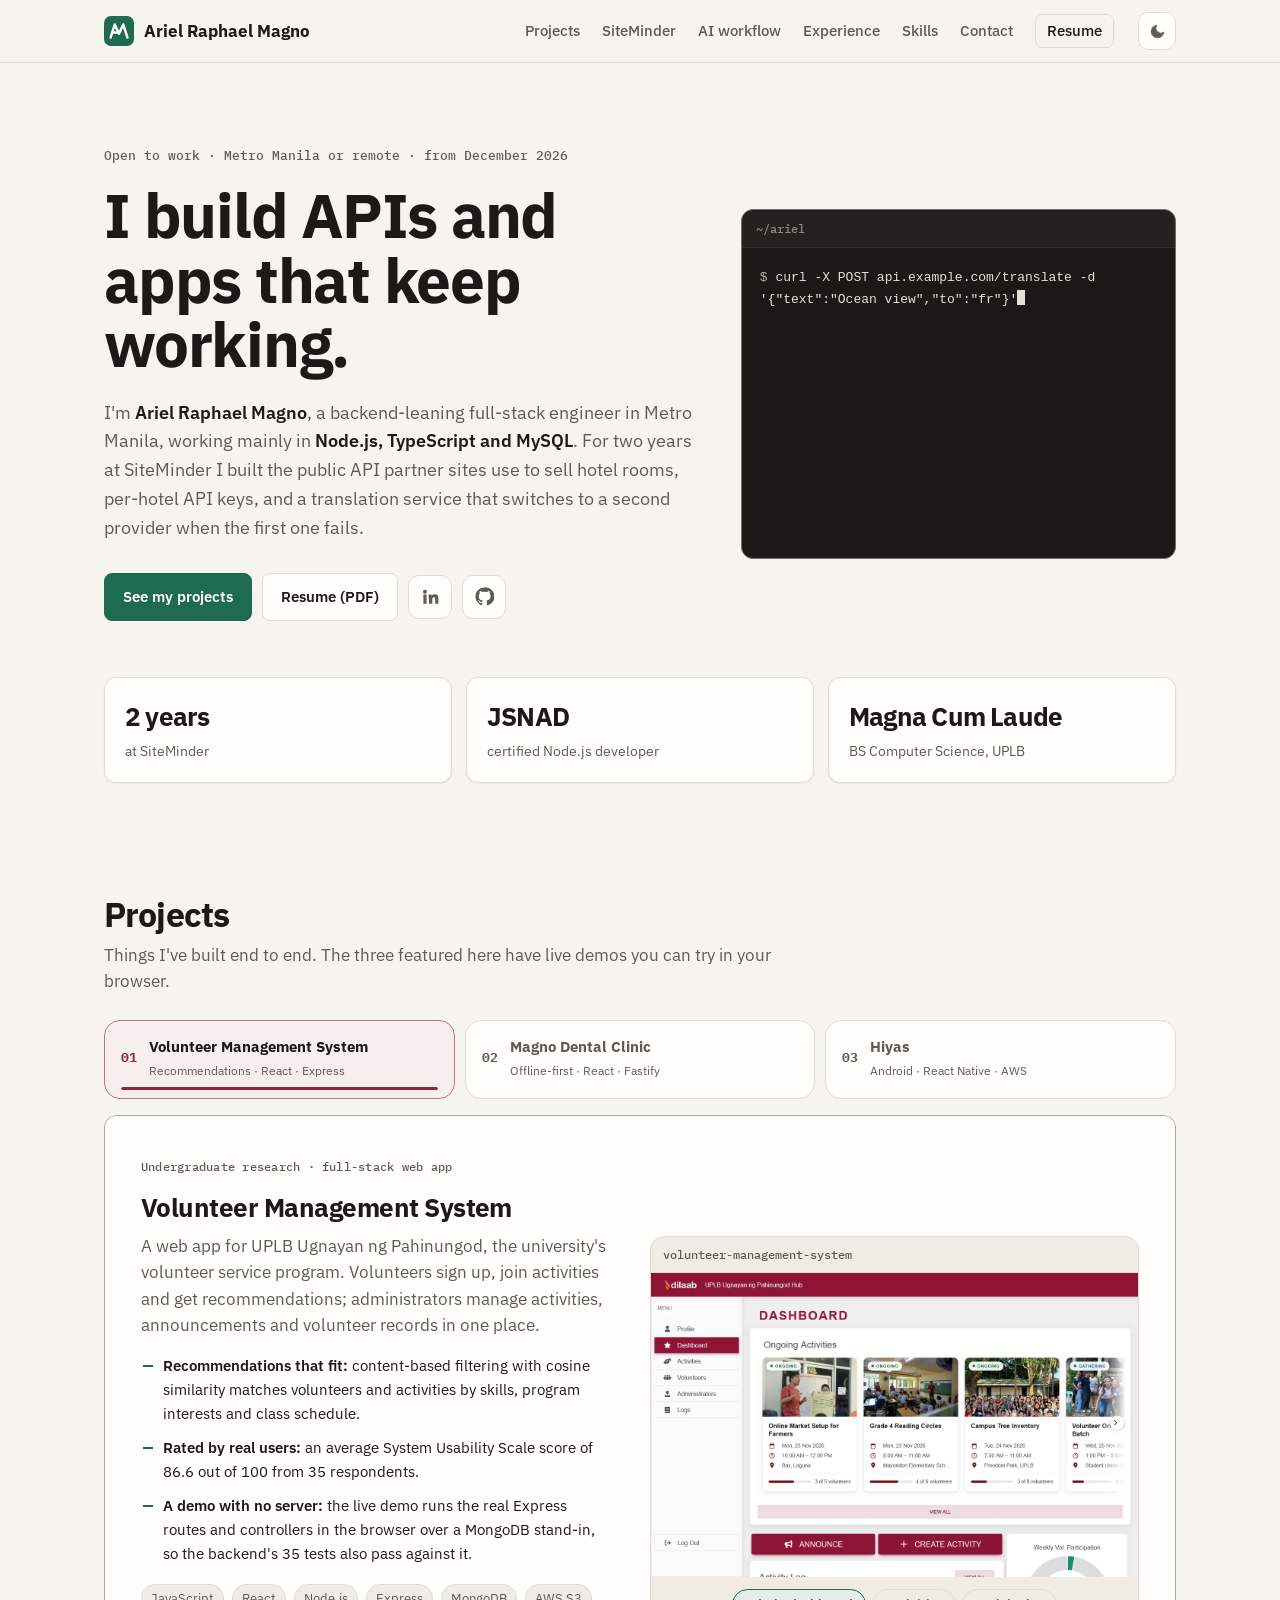
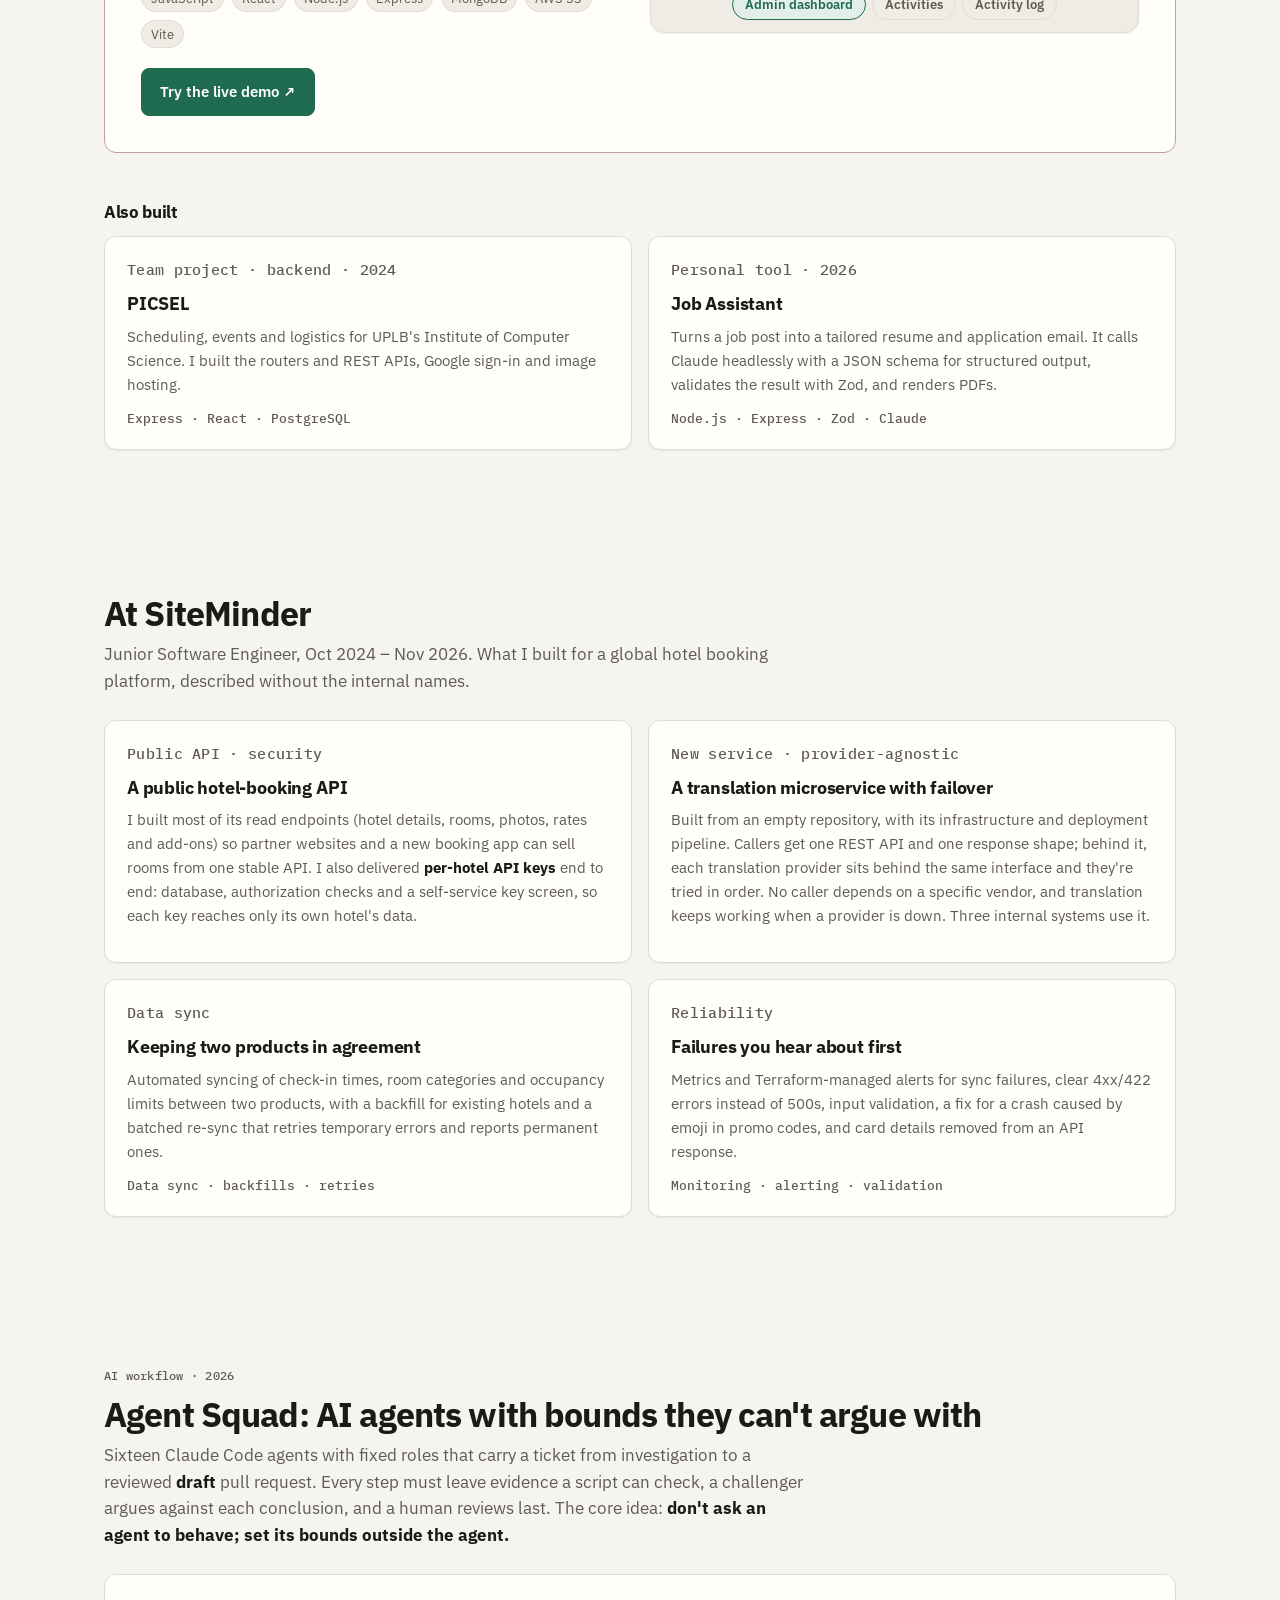
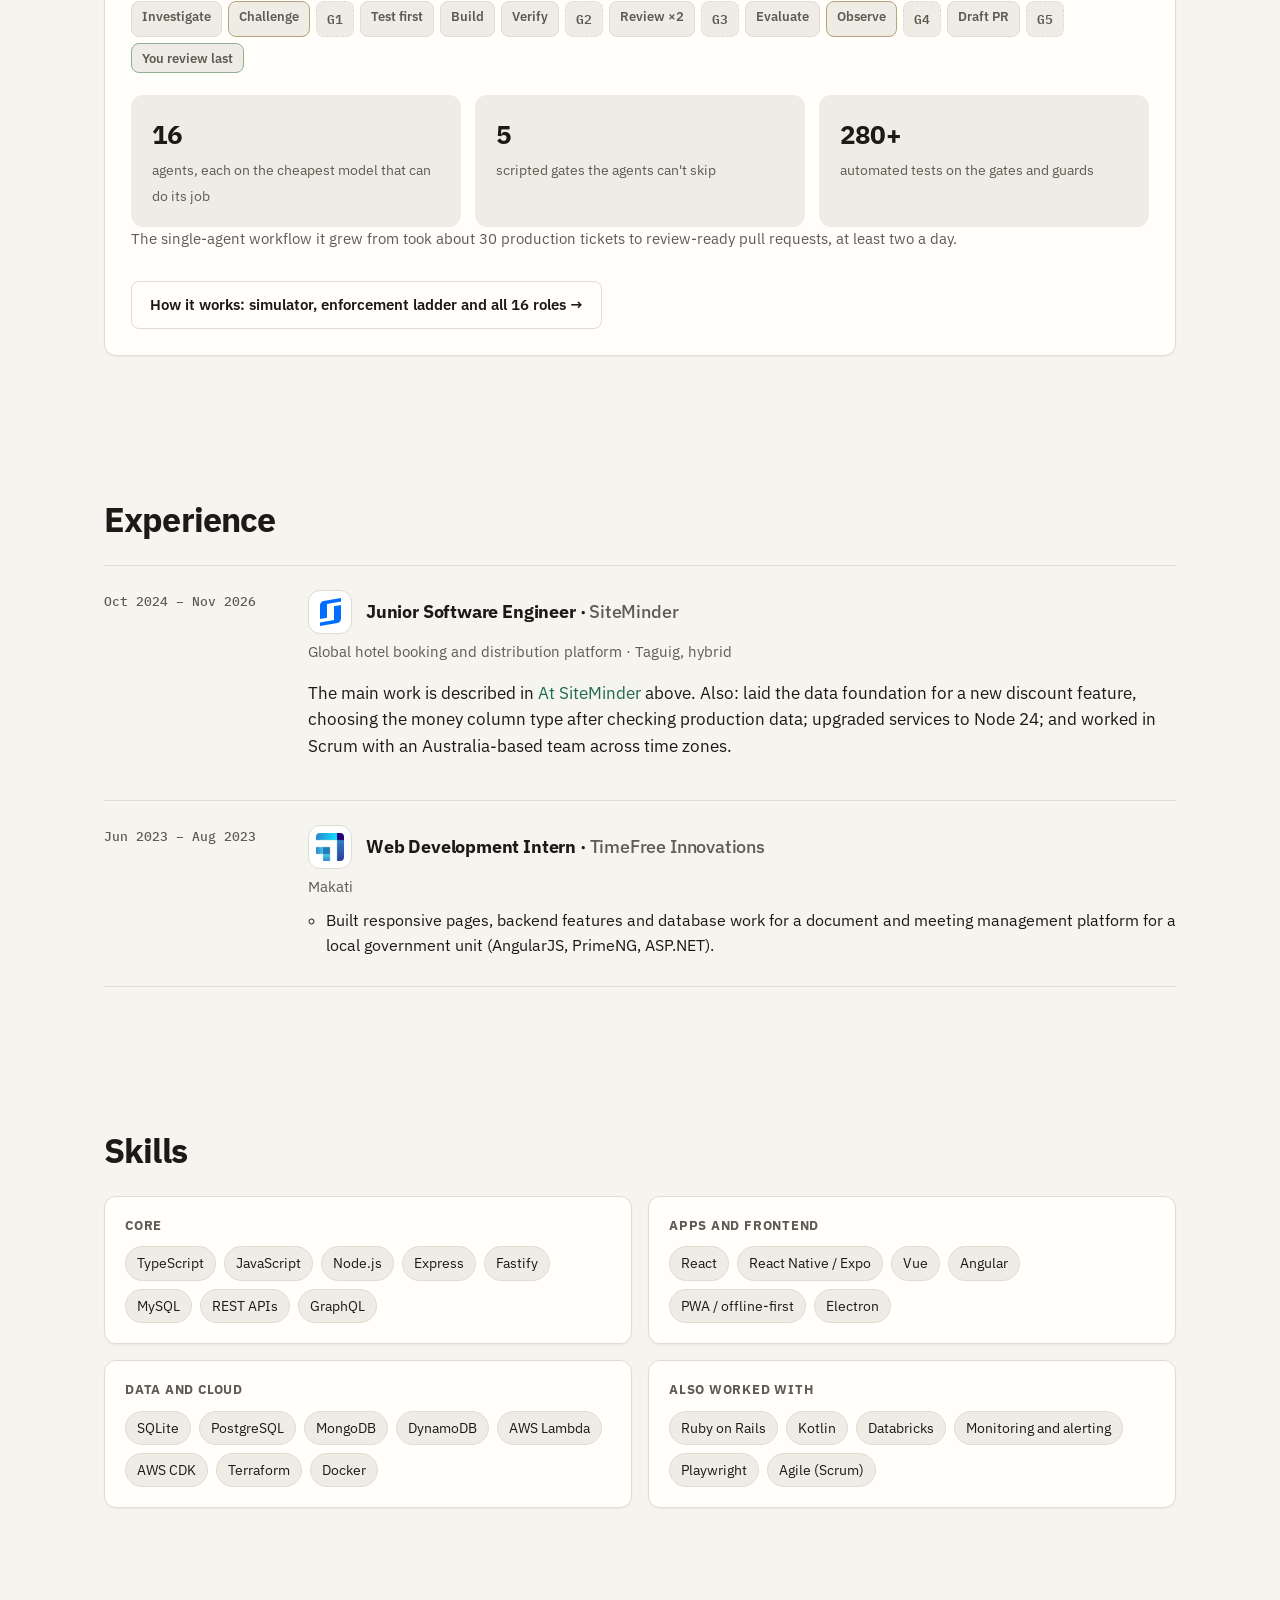
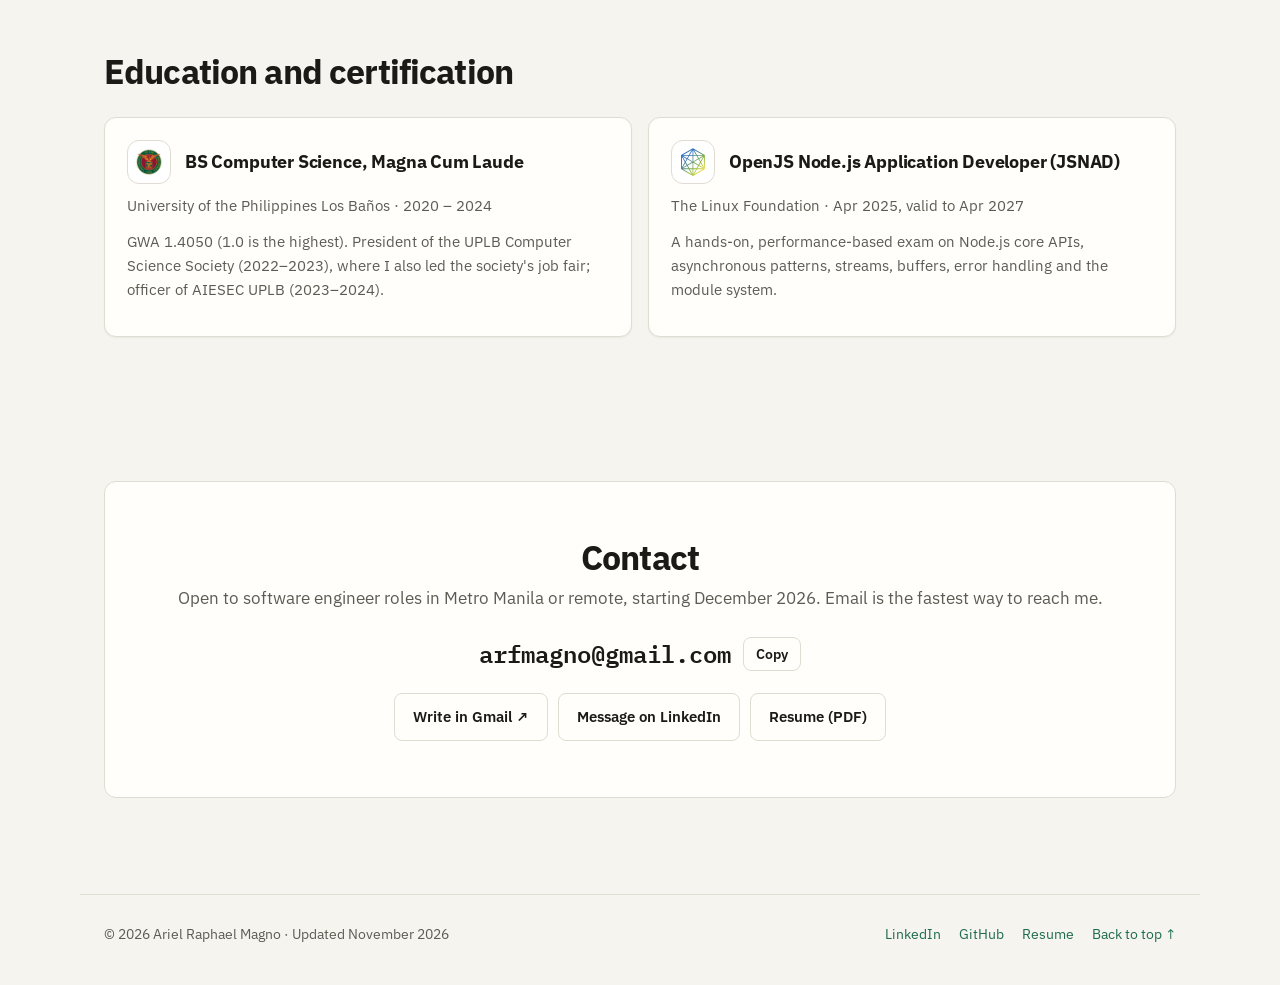
==== commit 61a4873e: "Fix missing favicon The inline SVG icon had an unescaped # in it, which cut the data URL short. Use " ====
--- a/index.html
+++ b/index.html
@@ -14,7 +14,9 @@
 <meta property="og:image:height" content="630">
 <meta property="og:image:alt" content="Ariel Raphael Magno, full-stack software engineer">
 <meta name="twitter:card" content="summary_large_image">
-<link rel="icon" href="data:image/svg+xml,%3Csvg xmlns='http://www.w3.org/2000/svg' viewBox='0 0 32 32'%3E%3Crect width='32' height='32' rx='7' fill='%231f6b4f'/%3E%3Cpath d='M7 23 11.5 9 16 19 20.5 9 25 23M9.2 17.5h4.6' fill='none' stroke='#fff' stroke-width='2.6' stroke-linecap='round' stroke-linejoin='round'/%3E%3C/svg%3E">
+<link rel="icon" href="/favicon.ico" sizes="48x48">
+<link rel="icon" href="/favicon.svg" type="image/svg+xml">
+<link rel="apple-touch-icon" href="/apple-touch-icon.png">
 <link rel="canonical" href="https://arfmagno.github.io/">
 <script type="application/ld+json">
 {"@context":"https://schema.org","@type":"Person","name":"Ariel Raphael Magno","jobTitle":"Software Engineer",
